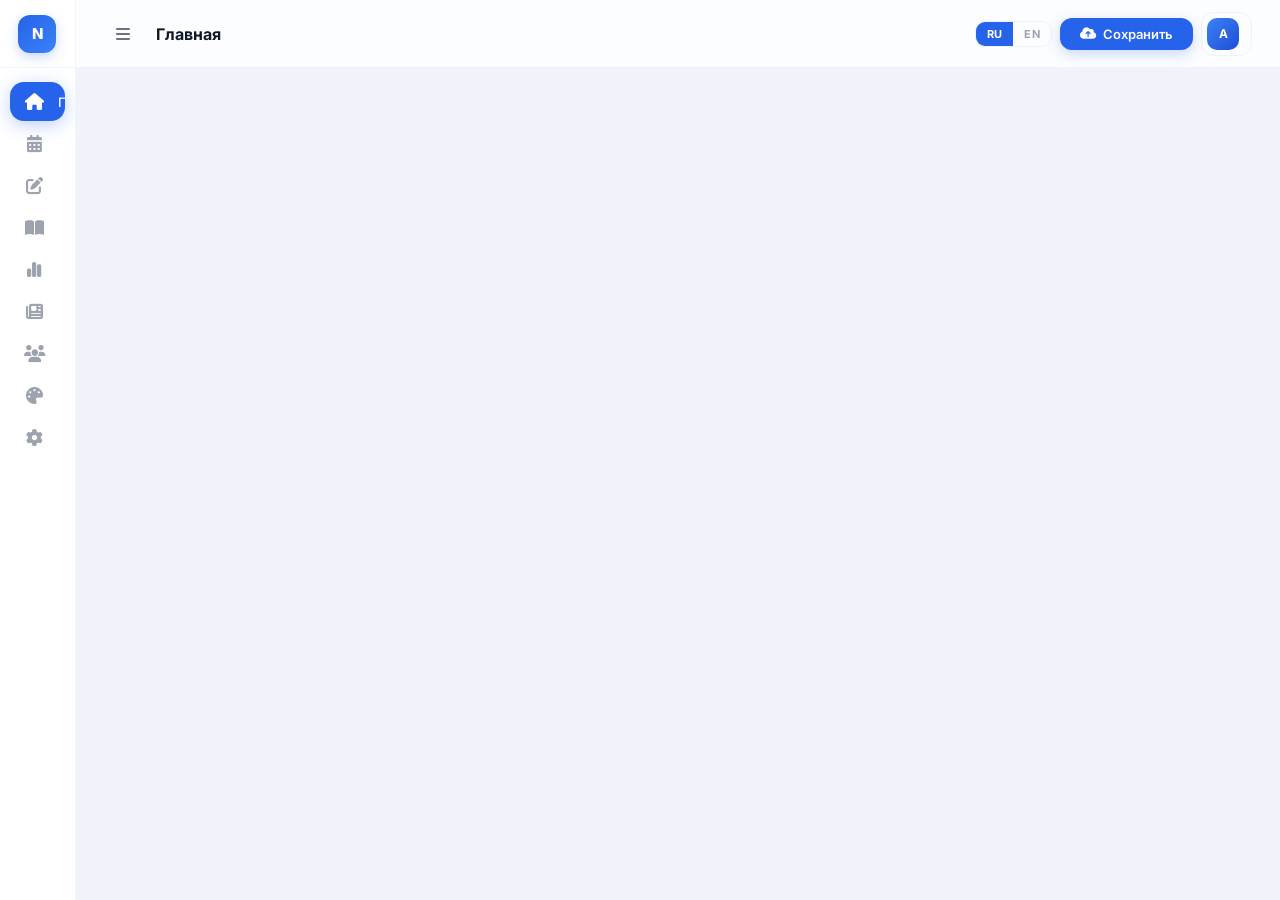
==== admin/index.html @ 2c9cbba7 "Update greeting from 'Hello' to 'Goodbye'" ====
<!DOCTYPE html>
<html lang="ru">
<head>
<meta charset="UTF-8">
<meta name="viewport" content="width=device-width, initial-scale=1.0">
<title>NovaClass Admin</title>
<link href="https://fonts.googleapis.com/css2?family=Inter:wght@300;400;500;600;700;800;900&display=swap" rel="stylesheet">
<link rel="stylesheet" href="https://cdnjs.cloudflare.com/ajax/libs/font-awesome/6.5.1/css/all.min.css">
<style>
:root{--primary:#2563EB;--primary-dark:#1D4ED8;--primary-light:#3B82F6;--primary-lighter:#60A5FA;--primary-bg:#DBEAFE;--primary-surface:#EFF6FF;--page-bg:#F0F4FA;--card-bg:#FFFFFF;--text-primary:#111827;--text-secondary:#6B7280;--text-muted:#9CA3AF;--border:rgba(37,99,235,.07);--border-hover:rgba(37,99,235,.15);--shadow-sm:0 1px 8px rgba(37,99,235,.04);--shadow:0 8px 32px rgba(37,99,235,.07);--shadow-lg:0 20px 60px rgba(37,99,235,.1);--radius:18px;--sidebar-closed:76px;--sidebar-open:268px;--topbar-h:68px;--font:'Inter',-apple-system,BlinkMacSystemFont,sans-serif;--danger:#EF4444;--danger-bg:#FEF2F2;--success:#059669;--success-bg:#D1FAE5;--warning:#F59E0B;--warning-bg:#FEF3C7;--glass:rgba(255,255,255,.7);--glass-border:rgba(255,255,255,.5);--preview-accent:#2563EB;--preview-bg:#F0F4FA;--preview-radius:18px;--preview-shadow:0 8px 32px rgba(37,99,235,.07);--preview-font:'Inter',sans-serif;--preview-text:14px;--preview-card-bg:#FFFFFF}
*,*::before,*::after{box-sizing:border-box;margin:0;padding:0}
html{scroll-behavior:smooth}
body{font-family:var(--font);background:var(--page-bg);color:var(--text-primary);min-height:100vh;overflow-x:hidden;-webkit-font-smoothing:antialiased}
a{text-decoration:none;color:inherit}
button{border:none;background:none;cursor:pointer;font-family:var(--font);color:inherit}
input,select,textarea{font-family:var(--font);outline:none}
::-webkit-scrollbar{width:5px}::-webkit-scrollbar-track{background:transparent}::-webkit-scrollbar-thumb{background:rgba(37,99,235,.1);border-radius:3px}

.sidebar{position:fixed;left:0;top:0;width:var(--sidebar-closed);height:100vh;background:var(--card-bg);border-right:1px solid var(--border);z-index:100;transition:width .45s cubic-bezier(.4,0,.2,1);display:flex;flex-direction:column;overflow:hidden}
.sidebar.open{width:var(--sidebar-open)}
.sidebar-head{height:var(--topbar-h);display:flex;align-items:center;padding:0 18px;border-bottom:1px solid var(--border);flex-shrink:0;gap:12px;cursor:pointer;transition:background .3s}
.sidebar-head:hover{background:var(--primary-surface)}
.sidebar-logo{width:38px;height:38px;background:linear-gradient(135deg,var(--primary),var(--primary-light));border-radius:12px;display:flex;align-items:center;justify-content:center;color:#fff;font-weight:800;font-size:15px;flex-shrink:0;box-shadow:0 4px 12px rgba(37,99,235,.25);transition:transform .35s ease}
.sidebar-head:hover .sidebar-logo{transform:scale(1.08) rotate(-2deg)}
.sidebar-brand{font-weight:700;font-size:16px;white-space:nowrap;opacity:0;transition:opacity .35s ease .12s}
.sidebar.open .sidebar-brand{opacity:1}
.sidebar-nav{flex:1;padding:14px 10px;display:flex;flex-direction:column;gap:3px;overflow-y:auto;overflow-x:hidden}
.nav-item{display:flex;align-items:center;gap:13px;padding:11px 13px;border-radius:14px;transition:all .3s cubic-bezier(.4,0,.2,1);cursor:pointer;white-space:nowrap;overflow:hidden;position:relative}
.nav-item i{font-size:17px;width:22px;text-align:center;flex-shrink:0;color:var(--text-muted);transition:all .3s ease}
.nav-item span{font-size:13px;font-weight:500;opacity:0;transition:opacity .25s ease .1s;color:var(--text-secondary)}
.sidebar.open .nav-item span{opacity:1}
.nav-item:hover{background:var(--primary-surface)}
.nav-item:hover i{color:var(--primary);transform:scale(1.08)}
.nav-item:hover span{color:var(--primary)}
.nav-item.active{background:var(--primary);box-shadow:0 4px 18px rgba(37,99,235,.3)}
.nav-item.active i{color:#fff}
.nav-item.active span{color:#fff;opacity:1}

.main-wrap{margin-left:var(--sidebar-closed);min-height:100vh;transition:margin-left .45s cubic-bezier(.4,0,.2,1)}
.main-wrap.shifted{margin-left:var(--sidebar-open)}

.topbar{height:var(--topbar-h);background:rgba(255,255,255,.8);backdrop-filter:blur(16px);-webkit-backdrop-filter:blur(16px);border-bottom:1px solid var(--border);display:flex;align-items:center;justify-content:space-between;padding:0 28px;position:sticky;top:0;z-index:50}
.topbar-left{display:flex;align-items:center;gap:14px}
.topbar-right{display:flex;align-items:center;gap:8px;position:relative}
.burger{width:38px;height:38px;border-radius:12px;display:flex;align-items:center;justify-content:center;transition:all .25s ease;color:var(--text-secondary);font-size:16px}
.burger:hover{background:var(--primary-surface);color:var(--primary)}
.page-title{font-size:16px;font-weight:700}
.lang-sw{display:flex;border-radius:10px;border:1px solid var(--border);overflow:hidden}
.lang-sw button{padding:5px 11px;font-size:11px;font-weight:700;transition:all .25s;color:var(--text-muted);letter-spacing:.3px}
.lang-sw button:hover{background:var(--primary-surface);color:var(--primary)}
.lang-sw button.active{background:var(--primary);color:#fff}
.btn-save{padding:8px 20px;border-radius:12px;background:var(--primary);color:#fff;font-size:13px;font-weight:600;transition:all .3s cubic-bezier(.4,0,.2,1);display:flex;align-items:center;gap:7px;box-shadow:0 4px 14px rgba(37,99,235,.25)}
.btn-save:hover{transform:translateY(-1px);box-shadow:0 6px 20px rgba(37,99,235,.35)}
.btn-save:active{transform:scale(.97)}
.btn-profile{display:flex;align-items:center;gap:8px;padding:5px 12px 5px 5px;border-radius:12px;transition:all .3s;border:1px solid var(--border)}
.btn-profile:hover{background:var(--primary-surface);border-color:var(--border-hover)}
.avatar-sm{width:32px;height:32px;border-radius:10px;background:linear-gradient(135deg,var(--primary-light),var(--primary-dark));display:flex;align-items:center;justify-content:center;color:#fff;font-weight:700;font-size:12px}
.prof-dd{position:absolute;top:calc(100% + 6px);right:0;width:200px;background:var(--card-bg);border:1px solid var(--border);border-radius:14px;box-shadow:var(--shadow-lg);opacity:0;visibility:hidden;transform:translateY(-6px) scale(.97);transition:all .3s cubic-bezier(.4,0,.2,1);z-index:60;overflow:hidden}
.prof-dd.open{opacity:1;visibility:visible;transform:translateY(0) scale(1)}
.prof-dd-item{display:flex;align-items:center;gap:9px;padding:10px 14px;font-size:13px;font-weight:500;color:var(--text-secondary);transition:all .2s;cursor:pointer}
.prof-dd-item:hover{background:var(--primary-surface);color:var(--primary)}
.prof-dd-item i{width:16px;text-align:center;font-size:13px}
.prof-dd-item.danger{color:var(--danger)}
.prof-dd-item.danger:hover{background:var(--danger-bg)}

.content{padding:28px;min-height:calc(100vh - var(--topbar-h))}
.section{display:none;opacity:0;transform:translateY(12px);transition:opacity .4s ease,transform .4s cubic-bezier(.4,0,.2,1)}
.section.visible{display:block}
.section.active{opacity:1;transform:translateY(0)}

/* Статистика */
.stats-grid{display:grid;grid-template-columns:repeat(auto-fill,minmax(220px,1fr));gap:16px;margin-bottom:28px}
.stat-card{background:var(--card-bg);border:1px solid var(--border);border-radius:var(--radius);padding:22px;box-shadow:var(--shadow-sm);transition:all .35s cubic-bezier(.4,0,.2,1);animation:fadeUp .5s cubic-bezier(.4,0,.2,1) both}
.stat-card:hover{transform:translateY(-3px);box-shadow:var(--shadow);border-color:var(--border-hover)}
@keyframes fadeUp{from{opacity:0;transform:translateY(20px)}to{opacity:1;transform:translateY(0)}}
.stat-icon{width:44px;height:44px;border-radius:13px;display:flex;align-items:center;justify-content:center;font-size:18px;margin-bottom:14px}
.stat-val{font-size:32px;font-weight:800;line-height:1;margin-bottom:4px}
.stat-label{font-size:13px;color:var(--text-secondary);font-weight:500}

/* Карточки элементов */
.item-list{display:flex;flex-direction:column;gap:12px}
.item-card{background:var(--card-bg);border:1px solid var(--border);border-radius:var(--radius);padding:18px 22px;box-shadow:var(--shadow-sm);transition:all .35s cubic-bezier(.4,0,.2,1);animation:fadeUp .5s cubic-bezier(.4,0,.2,1) both;display:flex;align-items:center;gap:16px}
.item-card:hover{box-shadow:var(--shadow);border-color:var(--border-hover)}
.item-num{width:40px;height:40px;border-radius:12px;background:var(--primary-surface);display:flex;align-items:center;justify-content:center;font-size:15px;font-weight:800;color:var(--primary);flex-shrink:0;transition:all .3s}
.item-card:hover .item-num{background:var(--primary);color:#fff;transform:scale(1.06)}
.item-info{flex:1;min-width:0}
.item-name{font-size:14px;font-weight:700;margin-bottom:2px}
.item-meta{font-size:12px;color:var(--text-muted);display:flex;gap:12px;flex-wrap:wrap}
.item-meta span{display:flex;align-items:center;gap:4px}
.item-actions{display:flex;gap:6px;flex-shrink:0}
.act-btn{width:34px;height:34px;border-radius:10px;border:1px solid var(--border);display:flex;align-items:center;justify-content:center;font-size:13px;color:var(--text-muted);transition:all .25s}
.act-btn:hover{background:var(--primary-surface);color:var(--primary);border-color:var(--primary-bg);transform:scale(1.08)}
.act-btn.danger:hover{background:var(--danger-bg);color:var(--danger);border-color:var(--danger-bg)}
.act-btn.move:hover{background:var(--warning-bg);color:var(--warning);border-color:var(--warning-bg)}

/* Кнопки */
.btn-add{display:inline-flex;align-items:center;gap:8px;padding:11px 24px;border-radius:14px;background:var(--primary);color:#fff;font-size:14px;font-weight:600;transition:all .3s cubic-bezier(.4,0,.2,1);box-shadow:0 4px 16px rgba(37,99,235,.25);margin-bottom:20px}
.btn-add:hover{transform:translateY(-2px);box-shadow:0 8px 24px rgba(37,99,235,.35)}
.btn-add:active{transform:scale(.97)}
.btn-secondary{display:inline-flex;align-items:center;gap:8px;padding:11px 24px;border-radius:14px;background:var(--card-bg);color:var(--text-secondary);font-size:14px;font-weight:600;border:1px solid var(--border);transition:all .3s}
.btn-secondary:hover{background:var(--primary-surface);color:var(--primary);border-color:var(--primary-bg)}

/* Секция заголовок */
.sec-header{display:flex;align-items:center;justify-content:space-between;margin-bottom:20px;flex-wrap:wrap;gap:12px}
.sec-title{font-size:22px;font-weight:800;letter-spacing:-.2px}
.search-box{display:flex;align-items:center;gap:8px;padding:9px 16px;border-radius:12px;border:1px solid var(--border);background:var(--card-bg);transition:all .25s;width:260px}
.search-box:focus-within{border-color:var(--primary);box-shadow:0 0 0 3px rgba(37,99,235,.1)}
.search-box i{color:var(--text-muted);font-size:14px}
.search-box input{border:none;background:none;font-size:13px;font-weight:500;color:var(--text-primary);width:100%}

/* Модалки */
.modal-ov{position:fixed;inset:0;background:rgba(17,24,39,.3);backdrop-filter:blur(6px);-webkit-backdrop-filter:blur(6px);z-index:200;opacity:0;visibility:hidden;transition:all .35s;display:flex;align-items:center;justify-content:center;padding:20px}
.modal-ov.open{opacity:1;visibility:visible}
.modal-box{background:var(--card-bg);border-radius:var(--radius);width:100%;max-width:520px;box-shadow:var(--shadow-lg);transform:translateY(16px) scale(.97);transition:all .4s cubic-bezier(.4,0,.2,1);overflow:hidden;max-height:85vh;overflow-y:auto}
.modal-ov.open .modal-box{transform:translateY(0) scale(1)}
.modal-head{padding:22px 26px 0;display:flex;align-items:center;justify-content:space-between}
.modal-title{font-size:18px;font-weight:800}
.modal-x{width:34px;height:34px;border-radius:10px;display:flex;align-items:center;justify-content:center;color:var(--text-muted);transition:all .25s;font-size:15px}
.modal-x:hover{background:#F3F4F6;color:var(--text-primary);transform:rotate(90deg)}
.modal-body{padding:20px 26px 26px}
.form-group{margin-bottom:16px}
.form-group:last-child{margin-bottom:0}
.form-label{display:block;font-size:12px;font-weight:700;color:var(--text-secondary);margin-bottom:6px;text-transform:uppercase;letter-spacing:.5px}
.form-input,.form-select,.form-textarea{width:100%;padding:11px 16px;border-radius:12px;border:1.5px solid var(--border);background:var(--card-bg);color:var(--text-primary);font-size:14px;font-weight:500;transition:all .25s}
.form-input:focus,.form-select:focus,.form-textarea:focus{border-color:var(--primary);box-shadow:0 0 0 3px rgba(37,99,235,.1)}
.form-textarea{min-height:80px;resize:vertical;line-height:1.6}
.form-select{cursor:pointer;appearance:auto}
.form-row{display:grid;grid-template-columns:1fr 1fr;gap:12px}
.modal-foot{display:flex;gap:10px;justify-content:flex-end;padding:0 26px 22px}
.btn-modal{padding:10px 22px;border-radius:12px;font-size:13px;font-weight:600;transition:all .25s}
.btn-modal.primary{background:var(--primary);color:#fff;box-shadow:0 4px 12px rgba(37,99,235,.25)}
.btn-modal.primary:hover{box-shadow:0 6px 18px rgba(37,99,235,.35);transform:translateY(-1px)}
.btn-modal.ghost{background:#F3F4F6;color:var(--text-secondary)}
.btn-modal.ghost:hover{background:var(--primary-surface);color:var(--primary)}

/* Бейджи */
.badge{display:inline-flex;align-items:center;padding:3px 10px;border-radius:20px;font-size:11px;font-weight:700}
.badge-blue{background:var(--primary-bg);color:var(--primary)}
.badge-green{background:#D1FAE5;color:#059669}
.badge-yellow{background:#FEF3C7;color:#D97706}
.badge-red{background:var(--danger-bg);color:var(--danger)}
.badge-purple{background:#EDE9FE;color:#7C3AED}

/* Настройки дизайн — превью */
.design-grid{display:grid;grid-template-columns:1fr 1fr;gap:24px}
.design-preview{background:var(--page-bg);border-radius:var(--radius);border:1px solid var(--border);padding:28px;min-height:320px;display:flex;flex-direction:column;gap:16px;transition:all .4s}
.preview-header{padding:14px 18px;background:var(--preview-card-bg);border-radius:var(--preview-radius);box-shadow:var(--preview-shadow);display:flex;align-items:center;gap:10px;transition:all .4s}
.preview-logo{width:32px;height:32px;border-radius:10px;background:var(--preview-accent);display:flex;align-items:center;justify-content:center;color:#fff;font-weight:800;font-size:13px;transition:all .4s}
.preview-title{font-family:var(--preview-font);font-size:15px;font-weight:700;transition:all .3s}
.preview-cards{display:grid;grid-template-columns:1fr 1fr;gap:10px}
.preview-card{background:var(--preview-card-bg);border-radius:var(--preview-radius);box-shadow:var(--preview-shadow);padding:16px;transition:all .4s}
.preview-card-line{height:10px;border-radius:5px;background:var(--primary-bg);opacity:.6;margin-bottom:8px;transition:all .4s}
.preview-card-line:last-child{margin-bottom:0;width:70%}
.preview-btn{padding:10px 20px;border-radius:var(--preview-radius);background:var(--preview-accent);color:#fff;font-family:var(--preview-font);font-size:var(--preview-text);font-weight:600;text-align:center;transition:all .4s}
.design-controls{display:flex;flex-direction:column;gap:14px}

/* Toggle */
.toggle-sw{width:46px;height:26px;border-radius:13px;background:#D1D5DB;position:relative;cursor:pointer;transition:background .3s;flex-shrink:0}
.toggle-sw.on{background:var(--primary)}
.toggle-sw::after{content:'';position:absolute;top:3px;left:3px;width:20px;height:20px;border-radius:10px;background:#fff;box-shadow:0 1px 4px rgba(0,0,0,.15);transition:transform .3s cubic-bezier(.4,0,.2,1)}
.toggle-sw.on::after{transform:translateX(20px)}

/* Тост */
.toast-wrap{position:fixed;bottom:24px;right:24px;z-index:500;display:flex;flex-direction:column;gap:8px}
.toast{background:var(--card-bg);border:1px solid var(--border);border-radius:14px;padding:13px 20px;box-shadow:var(--shadow-lg);font-size:13px;font-weight:500;display:flex;align-items:center;gap:9px;animation:toastIn .35s cubic-bezier(.4,0,.2,1) both;min-width:240px}
.toast.out{animation:toastOut .3s ease both}
@keyframes toastIn{from{opacity:0;transform:translateY(12px) scale(.97)}to{opacity:1;transform:translateY(0) scale(1)}}
@keyframes toastOut{to{opacity:0;transform:translateY(8px) scale(.97)}}
.toast-icon{font-size:16px}
.toast-success .toast-icon{color:var(--success)}
.toast-error .toast-icon{color:var(--danger)}
.toast-info .toast-icon{color:var(--primary)}

/* Пустое состояние */
.empty-box{text-align:center;padding:50px 20px;color:var(--text-muted)}
.empty-box i{font-size:40px;margin-bottom:14px;opacity:.4;display:block}
.empty-box p{font-size:14px;font-weight:500}

.sidebar-ov{position:fixed;inset:0;background:rgba(17,24,39,.25);backdrop-filter:blur(3px);z-index:90;opacity:0;pointer-events:none;transition:opacity .3s}
.sidebar-ov.active{opacity:1;pointer-events:all}

@media(max-width:1024px){.design-grid{grid-template-columns:1fr}.stats-grid{grid-template-columns:repeat(auto-fill,minmax(180px,1fr))}}
@media(max-width:768px){.sidebar{width:var(--sidebar-open);transform:translateX(-100%);transition:transform .4s cubic-bezier(.4,0,.2,1)}.sidebar.open{transform:translateX(0)}.sidebar .sidebar-brand,.sidebar .nav-item span{opacity:1}.main-wrap{margin-left:0!important}.content{padding:20px 16px}.topbar{padding:0 16px}.search-box{width:180px}.form-row{grid-template-columns:1fr}.stats-grid{grid-template-columns:1fr 1fr}.sec-header{flex-direction:column;align-items:flex-start}.item-card{flex-wrap:wrap}.item-actions{width:100%;justify-content:flex-end;margin-top:8px}}
@media(max-width:480px){.stats-grid{grid-template-columns:1fr}.lang-sw{display:none}.search-box{width:140px}}
@media(prefers-reduced-motion:reduce){*,*::before,*::after{animation-duration:.01ms!important;transition-duration:.01ms!important}}
</style>
</head>
<body>

<div class="sidebar-ov" id="sidebarOv"></div>

<aside class="sidebar" id="sidebar">
    <div class="sidebar-head" id="sidebarHead">
        <div class="sidebar-logo">N</div>
        <div class="sidebar-brand">NovaClass</div>
    </div>
    <nav class="sidebar-nav" id="sidebarNav"></nav>
</aside>

<div class="main-wrap" id="mainWrap">
    <header class="topbar">
        <div class="topbar-left">
            <button class="burger" id="burger" aria-label="Меню"><i class="fa-solid fa-bars"></i></button>
            <span class="page-title" id="pageTitle">Главная</span>
        </div>
        <div class="topbar-right">
            <div class="lang-sw" id="langSw">
                <button class="active" data-l="ru">RU</button>
                <button data-l="en">EN</button>
            </div>
            <button class="btn-save" id="btnSave" title="Сохранить"><i class="fa-solid fa-cloud-arrow-up"></i><span class="save-text">Сохранить</span></button>
            <button class="btn-profile" id="btnProf"><div class="avatar-sm">A</div></button>
            <div class="prof-dd" id="profDd">
                <div class="prof-dd-item"><i class="fa-solid fa-user"></i><span>Администратор</span></div>
                <div class="prof-dd-item danger"><i class="fa-solid fa-right-from-bracket"></i><span>Выйти</span></div>
            </div>
        </div>
    </header>
    <main class="content" id="mainContent"></main>
</div>

<div class="modal-ov" id="modalOv"><div class="modal-box" id="modalBox"></div></div>
<div class="toast-wrap" id="toastWrap"></div>

<script>
/* ============================================================
   NovaClass Admin Panel
   ============================================================ */

// Данные
var DATA = {
    schedule: [
        {id:1,day:0,num:1,time:'08:30 – 09:15',name:'Литература',teacher:'Соколова Н. П.',room:'108'},
        {id:2,day:0,num:2,time:'09:25 – 10:10',name:'История',teacher:'Морозов И. В.',room:'203'},
        {id:3,day:0,num:3,time:'10:30 – 11:15',name:'География',teacher:'Белова О. С.',room:'115'},
        {id:4,day:1,num:1,time:'08:30 – 09:15',name:'Русский язык',teacher:'Петрова С. В.',room:'105'},
        {id:5,day:1,num:2,time:'09:25 – 10:10',name:'Алгебра',teacher:'Иванова Е. А.',room:'201'},
        {id:6,day:2,num:1,time:'08:30 – 09:15',name:'Математика',teacher:'Иванова Е. А.',room:'201'},
        {id:7,day:2,num:2,time:'09:25 – 10:10',name:'Физика',teacher:'Кузнецов Д. В.',room:'210'}
    ],
    homework: [
        {id:1,subject:'Алгебра',desc:'Упражнения 245–250',date:'10.07.2025'},
        {id:2,subject:'Физика',desc:'Задачи параграф 18',date:'11.07.2025'}
    ],
    diary: [
        {id:1,date:'09.07.2025',subject:'Математика',hw:'Упр. 245–250',attendance:'присутствовал',comment:''}
    ],
    grades: [
        {id:1,student:'МаксимТестер',subject:'Математика',grade:5,comment:'Отличная работа'}
    ],
    news: [
        {id:1,title:'Начало летнего семестра',text:'С 1 июля начинается летний семестр.',date:'01.07.2025',pinned:true}
    ],
    users: [
        {id:1,name:'МаксимТестер',login:'maksim37@nova.class',password:'maks37',class:'8А',avatar:'МТ'}
    ],
    design:{schoolName:'NovaClass',accentColor:'#2563EB',bgColor:'#F0F4FA',cardBg:'#FFFFFF',textSize:'14',radius:'18',shadowOpacity:'7',animSpeed:'0.4'},
    settings:{projectName:'NovaClass',description:'Образовательная платформа',lang:'ru',dateFormat:'DD.MM.YYYY',timeFormat:'24h',notifications:true}
};

var DAYS = [{ru:'Понедельник',en:'Monday'},{ru:'Вторник',en:'Tuesday'},{ru:'Среда',en:'Wednesday'},{ru:'Четверг',en:'Thursday'},{ru:'Пятница',en:'Friday'}];
var NAV = [
    {id:'home',icon:'fa-house',ru:'Главная',en:'Home'},
    {id:'schedule',icon:'fa-calendar-days',ru:'Расписание',en:'Schedule'},
    {id:'homework',icon:'fa-pen-to-square',ru:'Домашние задания',en:'Homework'},
    {id:'diary',icon:'fa-book-open',ru:'Дневник',en:'Diary'},
    {id:'grades',icon:'fa-chart-simple',ru:'Оценки',en:'Grades'},
    {id:'news',icon:'fa-newspaper',ru:'Новости',en:'News'},
    {id:'users',icon:'fa-users',ru:'Пользователи',en:'Users'},
    {id:'design',icon:'fa-palette',ru:'Дизайн',en:'Design'},
    {id:'settings',icon:'fa-gear',ru:'Настройки',en:'Settings'}
];
var curSection = 'home', curLang = 'ru', sidebarOpen = false, nextId = 100;

// Инициализация навигации
(function buildNav(){
    var nav = document.getElementById('sidebarNav');
    NAV.forEach(function(n){
        var d = document.createElement('div');
        d.className = 'nav-item'+(n.id==='home'?' active':'');
        d.dataset.section = n.id;
        d.tabIndex = 0;
        d.setAttribute('role','button');
        d.innerHTML = '<i class="fa-solid '+n.icon+'"></i><span>'+n[curLang]+'</span>';
        d.addEventListener('click',function(){goSection(n.id);});
        d.addEventListener('keydown',function(e){if(e.key==='Enter'||e.key===' '){e.preventDefault();goSection(n.id);}});
        nav.appendChild(d);
    });
})();

function goSection(id){
    if(id===curSection)return;
    document.querySelectorAll('.nav-item').forEach(function(n){n.classList.remove('active');});
    document.querySelector('.nav-item[data-section="'+id+'"]').classList.add('active');
    curSection = id;
    document.getElementById('pageTitle').textContent = NAV.find(function(n){return n.id===id;})[curLang];
    renderSection(id);
    if(window.innerWidth<=768) closeSidebar();
}

// Бургер
document.getElementById('burger').addEventListener('click',toggleSidebar);
document.getElementById('sidebarHead').addEventListener('click',toggleSidebar);
document.getElementById('sidebarOv').addEventListener('click',closeSidebar);
function toggleSidebar(){
    sidebarOpen=!sidebarOpen;
    if(window.innerWidth<=768){document.getElementById('sidebar').classList.toggle('open',sidebarOpen);document.getElementById('sidebarOv').classList.toggle('active',sidebarOpen);}
    else{document.getElementById('sidebar').classList.toggle('open',sidebarOpen);document.getElementById('mainWrap').classList.toggle('shifted',sidebarOpen);}
}
function closeSidebar(){sidebarOpen=false;document.getElementById('sidebar').classList.remove('open');document.getElementById('mainWrap').classList.remove('shifted');document.getElementById('sidebarOv').classList.remove('active');}

// Профиль дропдаун
document.getElementById('btnProf').addEventListener('click',function(e){e.stopPropagation();document.getElementById('profDd').classList.toggle('open');});
document.addEventListener('click',function(e){if(!document.getElementById('profDd').contains(e.target))document.getElementById('profDd').classList.remove('open');});

// Язык
document.getElementById('langSw').addEventListener('click',function(e){
    var b=e.target.closest('button');if(!b)return;
    document.querySelectorAll('.lang-sw button').forEach(function(x){x.classList.remove('active');});
    b.classList.add('active');curLang=b.dataset.l;
    document.querySelectorAll('.nav-item').forEach(function(n){var nav=NAV.find(function(x){return x.id===n.dataset.section;});n.querySelector('span').textContent=nav[curLang];});
    document.getElementById('pageTitle').textContent=NAV.find(function(n){return n.id===curSection;})[curLang];
    renderSection(curSection);
});

// Сохранить
document.getElementById('btnSave').addEventListener('click',function(){
    var json=JSON.stringify(DATA,null,2);
    var blob=new Blob([json],{type:'application/json'});
    var a=document.createElement('a');a.href=URL.createObjectURL(blob);a.download='data.json';a.click();URL.revokeObjectURL(a.href);
    toast('success','Данные сохранены в data.json');
});

// Рендер секций
function renderSection(id){
    var c=document.getElementById('mainContent');
    c.innerHTML='';
    var sec=document.createElement('div');
    sec.className='section visible';
    var fn={home:renderHome,schedule:renderSchedule,homework:renderHomework,diary:renderDiary,grades:renderGrades,news:renderNews,users:renderUsers,design:renderDesign,settings:renderSettings};
    if(fn[id])fn[id](sec);
    c.appendChild(sec);
    requestAnimationFrame(function(){sec.classList.add('active');});
}

// === ГЛАВНАЯ ===
function renderHome(el){
    el.innerHTML='<div class="stats-grid">'+
        statCard('fa-users','var(--primary)','var(--primary-bg)',DATA.users.length,curLang==='ru'?'Учеников':'Students')+
        statCard('fa-book','var(--success)','#D1FAE5',DATA.schedule.length,curLang==='ru'?'Уроков в расписание':'Lessons')+
        statCard('fa-pen-to-square','#7C3AED','#EDE9FE',DATA.homework.length,curLang==='ru'?'Заданий':'Assignments')+
        statCard('fa-newspaper','var(--warning)','#FEF3C7',DATA.news.length,curLang==='ru'?'Новостей':'News')+
    '</div>';
}
function statCard(icon,color,bg,val,label){
    return '<div class="stat-card"><div class="stat-icon" style="background:'+bg+';color:'+color+'"><i class="fa-solid '+icon+'"></i></div><div class="stat-val">'+val+'</div><div class="stat-label">'+label+'</div></div>';
}

// === РАСПИСАНИЕ ===
function renderSchedule(el){
    var tabs='<div class="sec-header"><h2 class="sec-title">'+(curLang==='ru'?'Расписание':'Schedule')+'</h2><button class="btn-add" onclick="openScheduleModal()"><i class="fa-solid fa-plus"></i> '+(curLang==='ru'?'Добавить урок':'Add lesson')+'</button></div>';
    tabs+='<div style="display:flex;gap:6px;margin-bottom:20px;flex-wrap:wrap">';
    DAYS.forEach(function(d,i){tabs+='<button class="btn-secondary day-filter'+(i===0?' active':'')+'" onclick="filterScheduleDay('+i+',this)" style="padding:8px 16px;font-size:13px">'+d[curLang]+'</button>';});
    tabs+='</div>';
    var list='<div class="item-list" id="scheduleList">';
    DATA.schedule.filter(function(l){return l.day===0;}).sort(function(a,b){return a.num-b.num;}).forEach(function(l,i){
        list+=scheduleCard(l,i);
    });
    list+='</div>';
    el.innerHTML=tabs+list;
}
function scheduleCard(l,i){
    return '<div class="item-card" data-id="'+l.id+'" style="animation-delay:'+(i*0.04)+'s"><div class="item-num">'+l.num+'</div><div class="item-info"><div class="item-name">'+l.name+'</div><div class="item-meta"><span><i class="fa-regular fa-clock"></i> '+l.time+'</span><span><i class="fa-solid fa-user"></i> '+l.teacher+'</span><span><i class="fa-solid fa-location-dot"></i> '+l.room+'</span></div></div><div class="item-actions"><button class="act-btn move" onclick="moveLesson('+l.id+',-1)" title="Вверх"><i class="fa-solid fa-chevron-up"></i></button><button class="act-btn move" onclick="moveLesson('+l.id+',1)" title="Вниз"><i class="fa-solid fa-chevron-down"></i></button><button class="act-btn" onclick="openScheduleModal('+l.id+')" title="Изменить"><i class="fa-solid fa-pen"></i></button><button class="act-btn danger" onclick="deleteItem(\'schedule\','+l.id+')" title="Удалить"><i class="fa-solid fa-trash"></i></button></div></div>';
}
var scheduleFilterDay=0;
function filterScheduleDay(day,btn){
    scheduleFilterDay=day;
    document.querySelectorAll('.day-filter').forEach(function(b){b.classList.remove('active');b.style.background='';b.style.color='';b.style.borderColor='';});
    btn.classList.add('active');btn.style.background='var(--primary)';btn.style.color='#fff';btn.style.borderColor='var(--primary)';
    var list=document.getElementById('scheduleList');
    var items=DATA.schedule.filter(function(l){return l.day===day;}).sort(function(a,b){return a.num-b.num;});
    list.innerHTML=items.length?items.map(function(l,i){return scheduleCard(l,i);}).join(''):'<div class="empty-box"><i class="fa-solid fa-calendar-xmark"></i><p>'+(curLang==='ru'?'Нет уроков':'No lessons')+'</p></div>';
}
function moveLesson(id,dir){
    var items=DATA.schedule.filter(function(l){return l.day===scheduleFilterDay;}).sort(function(a,b){return a.num-b.num;});
    var idx=items.findIndex(function(l){return l.id===id;});
    var target=idx+dir;
    if(target<0||target>=items.length)return;
    var tmpNum=items[idx].num;items[idx].num=items[target].num;items[target].num=tmpNum;
    filterScheduleDay(scheduleFilterDay,document.querySelector('.day-filter.active'));
    toast('info',curLang==='ru'?'Урок перемещён':'Lesson moved');
}

// === ДОМАШНИЕ ЗАДАНИЯ ===
function renderHomework(el){
    el.innerHTML='<div class="sec-header"><h2 class="sec-title">'+(curLang==='ru'?'Домашние задания':'Homework')+'</h2><button class="btn-add" onclick="openHwModal()"><i class="fa-solid fa-plus"></i> '+(curLang==='ru'?'Добавить':'Add')+'</button></div><div class="item-list">'+DATA.homework.map(function(h,i){
        return '<div class="item-card" style="animation-delay:'+(i*0.04)+'s"><div class="item-num" style="background:#FEF3C7;color:#D97706"><i class="fa-solid fa-pen-to-square" style="font-size:14px"></i></div><div class="item-info"><div class="item-name">'+h.subject+'</div><div class="item-meta"><span><i class="fa-regular fa-calendar"></i> '+h.date+'</span><span style="max-width:300px;overflow:hidden;text-overflow:ellipsis;white-space:nowrap">'+h.desc+'</span></div></div><div class="item-actions"><button class="act-btn" onclick="openHwModal('+h.id+')" title="Изменить"><i class="fa-solid fa-pen"></i></button><button class="act-btn danger" onclick="deleteItem(\'homework\','+h.id+')" title="Удалить"><i class="fa-solid fa-trash"></i></button></div></div>';
    }).join('')+(DATA.homework.length?'':'<div class="empty-box"><i class="fa-solid fa-pen-to-square"></i><p>'+(curLang==='ru'?'Нет заданий':'No assignments')+'</p></div>')+'</div>';
}

// === ДНЕВНИК ===
function renderDiary(el){
    el.innerHTML='<div class="sec-header"><h2 class="sec-title">'+(curLang==='ru'?'Дневник':'Diary')+'</h2><button class="btn-add" onclick="openDiaryModal()"><i class="fa-solid fa-plus"></i> '+(curLang==='ru'?'Добавить':'Add')+'</button></div><div class="item-list">'+DATA.diary.map(function(d,i){
        return '<div class="item-card" style="animation-delay:'+(i*0.04)+'s"><div class="item-num" style="background:#EDE9FE;color:#7C3AED"><i class="fa-solid fa-book-open" style="font-size:14px"></i></div><div class="item-info"><div class="item-name">'+d.subject+'</div><div class="item-meta"><span><i class="fa-regular fa-calendar"></i> '+d.date+'</span><span><i class="fa-solid fa-check-circle"></i> '+d.attendance+'</span>'+(d.comment?'<span><i class="fa-solid fa-comment"></i> '+d.comment+'</span>':'')+'</div></div><div class="item-actions"><button class="act-btn" onclick="openDiaryModal('+d.id+')" title="Изменить"><i class="fa-solid fa-pen"></i></button><button class="act-btn danger" onclick="deleteItem(\'diary\','+d.id+')" title="Удалить"><i class="fa-solid fa-trash"></i></button></div></div>';
    }).join('')+(DATA.diary.length?'':'<div class="empty-box"><i class="fa-solid fa-book-open"></i><p>'+(curLang==='ru'?'Нет записей':'No entries')+'</p></div>')+'</div>';
}

// === ОЦЕНКИ ===
function renderGrades(el){
    el.innerHTML='<div class="sec-header"><h2 class="sec-title">'+(curLang==='ru'?'Оценки':'Grades')+'</h2><button class="btn-add" onclick="openGradeModal()"><i class="fa-solid fa-plus"></i> '+(curLang==='ru'?'Добавить':'Add')+'</button></div><div class="item-list">'+DATA.grades.map(function(g,i){
        var gc=g.grade>=5?'var(--primary)':g.grade>=4?'var(--primary-light)':'#F59E0B';
        var bgc=g.grade>=5?'var(--primary-bg)':g.grade>=4?'var(--primary-bg)':'#FEF3C7';
        return '<div class="item-card" style="animation-delay:'+(i*0.04)+'s"><div class="item-num" style="background:'+bgc+';color:'+gc+'">'+g.grade+'</div><div class="item-info"><div class="item-name">'+g.student+' — '+g.subject+'</div><div class="item-meta">'+(g.comment?'<span><i class="fa-solid fa-comment"></i> '+g.comment+'</span>':'')+'</div></div><div class="item-actions"><button class="act-btn" onclick="openGradeModal('+g.id+')" title="Изменить"><i class="fa-solid fa-pen"></i></button><button class="act-btn danger" onclick="deleteItem(\'grades\','+g.id+')" title="Удалить"><i class="fa-solid fa-trash"></i></button></div></div>';
    }).join('')+(DATA.grades.length?'':'<div class="empty-box"><i class="fa-solid fa-chart-simple"></i><p>'+(curLang==='ru'?'Нет оценок':'No grades')+'</p></div>')+'</div>';
}

// === НОВОСТИ ===
function renderNews(el){
    el.innerHTML='<div class="sec-header"><h2 class="sec-title">'+(curLang==='ru'?'Новости':'News')+'</h2><button class="btn-add" onclick="openNewsModal()"><i class="fa-solid fa-plus"></i> '+(curLang==='ru'?'Добавить':'Add')+'</button></div><div class="item-list">'+DATA.news.map(function(n,i){
        return '<div class="item-card" style="animation-delay:'+(i*0.04)+'s"><div class="item-num" style="background:#FEF3C7;color:#D97706"><i class="fa-solid fa-newspaper" style="font-size:14px"></i></div><div class="item-info"><div class="item-name">'+n.title+(n.pinned?' <span class="badge badge-yellow" style="font-size:9px;vertical-align:middle;margin-left:6px"><i class="fa-solid fa-thumbtack"></i></span>':'')+'</div><div class="item-meta"><span><i class="fa-regular fa-calendar"></i> '+n.date+'</span><span style="max-width:280px;overflow:hidden;text-overflow:ellipsis;white-space:nowrap">'+n.text+'</span></div></div><div class="item-actions"><button class="act-btn" onclick="openNewsModal('+n.id+')" title="Изменить"><i class="fa-solid fa-pen"></i></button><button class="act-btn danger" onclick="deleteItem(\'news\','+n.id+')" title="Удалить"><i class="fa-solid fa-trash"></i></button></div></div>';
    }).join('')+(DATA.news.length?'':'<div class="empty-box"><i class="fa-solid fa-newspaper"></i><p>'+(curLang==='ru'?'Нет новостей':'No news')+'</p></div>')+'</div>';
}

// === ПОЛЬЗОВАТЕЛИ ===
function renderUsers(el){
    el.innerHTML='<div class="sec-header"><div style="display:flex;align-items:center;gap:12px;flex-wrap:wrap"><h2 class="sec-title">'+(curLang==='ru'?'Пользователи':'Users')+'</h2><div class="search-box"><i class="fa-solid fa-search"></i><input placeholder="'+(curLang==='ru'?'Поиск...':'Search...')+'" oninput="filterUsers(this.value)"></div></div><button class="btn-add" onclick="openUserModal()"><i class="fa-solid fa-plus"></i> '+(curLang==='ru'?'Добавить':'Add')+'</button></div><div class="item-list" id="userList">'+DATA.users.map(function(u,i){
        return '<div class="item-card user-card" data-search="'+(u.name+' '+u.login+' '+u.class).toLowerCase()+'" style="animation-delay:'+(i*0.04)+'s"><div class="item-num" style="background:var(--primary-bg);color:var(--primary);font-size:13px;font-weight:700">'+u.avatar+'</div><div class="item-info"><div class="item-name">'+u.name+'</div><div class="item-meta"><span><i class="fa-solid fa-envelope"></i> '+u.login+'</span><span class="badge badge-blue">'+u.class+'</span></div></div><div class="item-actions"><button class="act-btn" onclick="openUserModal('+u.id+')" title="Изменить"><i class="fa-solid fa-pen"></i></button><button class="act-btn danger" onclick="deleteItem(\'users\','+u.id+')" title="Удалить"><i class="fa-solid fa-trash"></i></button></div></div>';
    }).join('')+'</div>';
}
function filterUsers(q){
    q=q.toLowerCase();
    document.querySelectorAll('.user-card').forEach(function(c){
        c.style.display=c.dataset.search.indexOf(q)>-1?'':'none';
    });
}

// === ДИЗАЙН ===
function renderDesign(el){
    var d=DATA.design;
    el.innerHTML='<div class="design-grid"><div><h3 style="font-size:15px;font-weight:700;margin-bottom:16px">'+(curLang==='ru'?'Предварительный просмотр':'Preview')+'</h3><div class="design-preview" id="designPreview"><div class="preview-header"><div class="preview-logo">N</div><div class="preview-title">'+d.schoolName+'</div></div><div class="preview-cards"><div class="preview-card"><div class="preview-card-line"></div><div class="preview-card-line"></div></div><div class="preview-card"><div class="preview-card-line"></div></div></div><div class="preview-btn">'+(curLang==='ru'?'Войти':'Sign in')+'</div></div></div><div><h3 style="font-size:15px;font-weight:700;margin-bottom:16px">'+(curLang==='ru'?'Настройки':'Settings')+'</h3><div class="design-controls">'+
        fg(curLang==='ru'?'Название школы':'School name','<input class="form-input" value="'+d.schoolName+'" oninput="updateDesign(\'schoolName\',this.value)">')+
        fg(curLang==='ru'?'Основной цвет':'Accent color','<input type="color" class="form-input" value="'+d.accentColor+'" style="height:44px;padding:4px;cursor:pointer" oninput="updateDesign(\'accentColor\',this.value)">')+
        fg(curLang==='ru'?'Фон':'Background','<input type="color" class="form-input" value="'+d.bgColor+'" style="height:44px;padding:4px;cursor:pointer" oninput="updateDesign(\'bgColor\',this.value)">')+
        fg(curLang==='ru'?'Фон карточек':'Card background','<input type="color" class="form-input" value="'+d.cardBg+'" style="height:44px;padding:4px;cursor:pointer" oninput="updateDesign(\'cardBg\',this.value)">')+
        fg(curLang==='ru'?'Размер текста':'Text size','<input type="range" min="12" max="20" value="'+d.textSize+'" oninput="updateDesign(\'textSize\',this.value)" style="width:100%;accent-color:var(--primary)">')+
        fg(curLang==='ru'?'Скругления':'Border radius','<input type="range" min="0" max="30" value="'+d.radius+'" oninput="updateDesign(\'radius\',this.value)" style="width:100%;accent-color:var(--primary)">')+
        fg(curLang==='ru'?'Тень':'Shadow opacity','<input type="range" min="0" max="20" value="'+d.shadowOpacity+'" oninput="updateDesign(\'shadowOpacity\',this.value)" style="width:100%;accent-color:var(--primary)">')+
    '</div></div></div>';
    updateDesignPreview();
}
function fg(label,input){return'<div class="form-group"><label class="form-label">'+label+'</label>'+input+'</div>';}
function updateDesign(key,val){DATA.design[key]=val;updateDesignPreview();}
function updateDesignPreview(){
    var d=DATA.design,p=document.getElementById('designPreview');if(!p)return;
    p.style.background=d.bgColor;
    p.style.setProperty('--preview-accent',d.accentColor);
    p.style.setProperty('--preview-bg',d.bgColor);
    p.style.setProperty('--preview-card-bg',d.cardBg);
    p.style.setProperty('--preview-radius',d.radius+'px');
    p.style.setProperty('--preview-shadow','0 8px 32px rgba(37,99,235,.'+d.shadowOpacity+')');
    p.style.setProperty('--preview-font',"var(--font)");
    p.style.setProperty('--preview-text',d.textSize+'px');
}

// === НАСТРОЙКИ ===
function renderSettings(el){
    var s=DATA.settings;
    el.innerHTML='<div style="max-width:600px"><div class="card" style="background:var(--card-bg);border:1px solid var(--border);border-radius:var(--radius);padding:28px;box-shadow:var(--shadow-sm)">'+
        fg(curLang==='ru'?'Название проекта':'Project name','<input class="form-input" value="'+s.projectName+'" oninput="DATA.settings.projectName=this.value">')+
        fg(curLang==='ru'?'Описание':'Description','<textarea class="form-textarea" oninput="DATA.settings.description=this.value">'+s.description+'</textarea>')+
        fg(curLang==='ru'?'Язык':'Language','<select class="form-select" onchange="DATA.settings.lang=this.value"><option value="ru"'+(s.lang==='ru'?' selected':'')+'>Русский</option><option value="en"'+(s.lang==='en'?' selected':'')+'>English</option><option value="kz"'+(s.lang==='kz'?' selected':'')+'>Қазақша</option></select>')+
        fg(curLang==='ru'?'Формат даты':'Date format','<select class="form-select" onchange="DATA.settings.dateFormat=this.value"><option value="DD.MM.YYYY"'+(s.dateFormat==='DD.MM.YYYY'?' selected':'')+'>DD.MM.YYYY</option><option value="MM/DD/YYYY"'+(s.dateFormat==='MM/DD/YYYY'?' selected':'')+'>MM/DD/YYYY</option><option value="YYYY-MM-DD"'+(s.dateFormat==='YYYY-MM-DD'?' selected':'')+'>YYYY-MM-DD</option></select>')+
        fg(curLang==='ru'?'Формат времени':'Time format','<select class="form-select" onchange="DATA.settings.timeFormat=this.value"><option value="24h"'+(s.timeFormat==='24h'?' selected':'')+'>24 часа</option><option value="12h"'+(s.timeFormat==='12h'?' selected':'')+'>12 часов</option></select>')+
        '<div class="form-group" style="display:flex;align-items:center;justify-content:space-between"><label class="form-label" style="margin:0">'+(curLang==='ru'?'Уведомления':'Notifications')+'</label><div class="toggle-sw'+(s.notifications?' on':'')+'" onclick="this.classList.toggle(\'on\');DATA.settings.notifications=this.classList.contains(\'on\')"></div></div>'+
    '</div></div>';
}

// === УДАЛЕНИЕ ===
function deleteItem(collection,id){
    DATA[collection]=DATA[collection].filter(function(x){return x.id!==id;});
    renderSection(curSection);
    toast('success',curLang==='ru'?'Удалено':'Deleted');
}

// === МОДАЛКИ ===
function openModal(html){var m=document.getElementById('modalBox');m.innerHTML=html;document.getElementById('modalOv').classList.add('open');}
function closeModal(){document.getElementById('modalOv').classList.remove('open');}
document.getElementById('modalOv').addEventListener('click',function(e){if(e.target===this)closeModal();});
document.addEventListener('keydown',function(e){if(e.key==='Escape')closeModal();});

function modalHead(title){return'<div class="modal-head"><div class="modal-title">'+title+'</div><button class="modal-x" onclick="closeModal()"><i class="fa-solid fa-xmark"></i></button></div>';}

function modalFoot(saveFn){return'<div class="modal-foot"><button class="btn-modal ghost" onclick="closeModal()">'+(curLang==='ru'?'Отмена':'Cancel')+'</button><button class="btn-modal primary" onclick="'+saveFn+'">'+(curLang==='ru'?'Сохранить':'Save')+'</button></div>';}

// Расписание модалка
function openScheduleModal(id){
    var l=id?DATA.schedule.find(function(x){return x.id===id;}):{day:0,num:DATA.schedule.filter(function(x){return x.day===0;}).length+1,time:'',name:'',teacher:'',room:''};
    openModal(modalHead(id?(curLang==='ru'?'Изменить урок':'Edit lesson'):(curLang==='ru'?'Добавить урок':'Add lesson'))+
    '<div class="modal-body">'+
        fg(curLang==='ru'?'День недели':'Day','<select class="form-select" id="mDay">'+DAYS.map(function(d,i){return'<option value="'+i+'"'+(l.day===i?' selected':'')+'>'+d[curLang]+'</option>';}).join('')+'</select>')+
        fg(curLang==='ru'?'Номер урока':'Lesson #','<input class="form-input" type="number" id="mNum" value="'+l.num+'" min="1" max="10">')+
        fg(curLang==='ru'?'Время':'Time','<input class="form-input" id="mTime" value="'+l.time+'" placeholder="08:30 – 09:15">')+
        fg(curLang==='ru'?'Предмет':'Subject','<input class="form-input" id="mName" value="'+l.name+'">')+
        fg(curLang==='ru'?'Учитель':'Teacher','<input class="form-input" id="mTeacher" value="'+l.teacher+'">')+
        fg(curLang==='ru'?'Кабинет':'Room','<input class="form-input" id="mRoom" value="'+l.room+'">')+
    '</div>'+modalFoot('saveSchedule('+id+')'));
}

function saveSchedule(id){
    var obj={day:+document.getElementById('mDay').value,num:+document.getElementById('mNum').value,time:document.getElementById('mTime').value,name:document.getElementById('mName').value,teacher:document.getElementById('mTeacher').value,room:document.getElementById('mRoom').value};
    if(!obj.name||!obj.time){toast('error',curLang==='ru'?'Заполните все поля':'Fill all fields');return;}
    if(id){var l=DATA.schedule.find(function(x){return x.id===id;});Object.assign(l,obj);}
    else{obj.id=++nextId;DATA.schedule.push(obj);}
    closeModal();renderSection('schedule');toast('success',curLang==='ru'?'Сохранено':'Saved');
}

// ДЗ модалка
function openHwModal(id){
    var h=id?DATA.homework.find(function(x){return x.id===id;}):{subject:'',desc:'',date:''};
    openModal(modalHead(id?(curLang==='ru'?'Изменить задание':'Edit assignment'):(curLang==='ru'?'Добавить задание':'Add assignment'))+
    '<div class="modal-body">'+
        fg(curLang==='ru'?'Предмет':'Subject','<input class="form-input" id="mSubject" value="'+h.subject+'">')+
        fg(curLang==='ru'?'Описание':'Description','<textarea class="form-textarea" id="mDesc">'+h.desc+'</textarea>')+
        fg(curLang==='ru'?'Дата':'Date','<input class="form-input" id="mDate" value="'+h.date+'" placeholder="DD.MM.YYYY">')+
        '<div class="form-group"><label class="form-label">'+(curLang==='ru'?'Файл':'File')+'</label><button class="btn-secondary" style="font-size:13px" onclick="toast(\'info\',\''+(curLang==='ru'?'Файл выбран':'File selected')+'\')"><i class="fa-solid fa-paperclip"></i> '+(curLang==='ru'?'Прикрепить файл':'Attach file')+'</button></div>'+
    '</div>'+modalFoot('saveHw('+id+')'));
}
function saveHw(id){
    var obj={subject:document.getElementById('mSubject').value,desc:document.getElementById('mDesc').value,date:document.getElementById('mDate').value};
    if(!obj.subject||!obj.date){toast('error',curLang==='ru'?'Заполните все поля':'Fill all fields');return;}
    if(id){var h=DATA.homework.find(function(x){return x.id===id;});Object.assign(h,obj);}
    else{obj.id=++nextId;DATA.homework.push(obj);}
    closeModal();renderSection('homework');toast('success',curLang==='ru'?'Сохранено':'Saved');
}

// Дневник модалка
function openDiaryModal(id){
    var d=id?DATA.diary.find(function(x){return x.id===id;}):{date:'',subject:'',hw:'',attendance:curLang==='ru'?'присутствовал':'present',comment:''};
    openModal(modalHead(id?(curLang==='ru'?'Изменить запись':'Edit entry'):(curLang==='ru'?'Добавить запись':'Add entry'))+
    '<div class="modal-body">'+
        fg(curLang==='ru'?'Дата':'Date','<input class="form-input" id="mDate" value="'+d.date+'" placeholder="DD.MM.YYYY">')+
        fg(curLang==='ru'?'Предмет':'Subject','<input class="form-input" id="mSubject" value="'+d.subject+'">')+
        fg(curLang==='ru'?'Домашнее задание':'Homework','<input class="form-input" id="mHw" value="'+d.hw+'">')+
        fg(curLang==='ru'?'Посещаемость':'Attendance','<input class="form-input" id="mAttend" value="'+d.attendance+'">')+
        fg(curLang==='ru'?'Комментарий':'Comment','<input class="form-input" id="mComment" value="'+d.comment+'" placeholder="'+(curLang==='ru'?'Необязательно':'Optional')+'">')+
    '</div>'+modalFoot('saveDiary('+id+')'));
}
function saveDiary(id){
    var obj={date:document.getElementById('mDate').value,subject:document.getElementById('mSubject').value,hw:document.getElementById('mHw').value,attendance:document.getElementById('mAttend').value,comment:document.getElementById('mComment').value};
    if(!obj.subject||!obj.date){toast('error',curLang==='ru'?'Заполните все поля':'Fill all fields');return;}
    if(id){var d=DATA.diary.find(function(x){return x.id===id;});Object.assign(d,obj);}
    else{obj.id=++nextId;DATA.diary.push(obj);}
    closeModal();renderSection('diary');toast('success',curLang==='ru'?'Сохранено':'Saved');
}

// Оценки модалка
function openGradeModal(id){
    var g=id?DATA.grades.find(function(x){return x.id===id;}):{student:'',subject:'',grade:5,comment:''};
    openModal(modalHead(id?(curLang==='ru'?'Изменить оценку':'Edit grade'):(curLang==='ru'?'Добавить оценку':'Add grade'))+
    '<div class="modal-body">'+
        fg(curLang==='ru'?'Ученик':'Student','<input class="form-input" id="mStudent" value="'+g.student+'">')+
        fg(curLang==='ru'?'Предмет':'Subject','<input class="form-input" id="mSubject" value="'+g.subject+'">')+
        fg(curLang==='ru'?'Оценка':'Grade','<select class="form-select" id="mGrade"><option value="5"'+(g.grade===5?' selected':'')+'>5</option><option value="4"'+(g.grade===4?' selected':'')+'>4</option><option value="3"'+(g.grade===3?' selected':'')+'>3</option><option value="2"'+(g.grade===2?' selected':'')+'>2</option></select>')+
        fg(curLang==='ru'?'Комментарий':'Comment','<input class="form-input" id="mComment" value="'+g.comment+'" placeholder="'+(curLang==='ru'?'Необязательно':'Optional')+'">')+
    '</div>'+modalFoot('saveGrade('+id+')'));
}
function saveGrade(id){
    var obj={student:document.getElementById('mStudent').value,subject:document.getElementById('mSubject').value,grade:+document.getElementById('mGrade').value,comment:document.getElementById('mComment').value};
    if(!obj.student||!obj.subject){toast('error',curLang==='ru'?'Заполните все поля':'Fill all fields');return;}
    if(id){var g=DATA.grades.find(function(x){return x.id===id;});Object.assign(g,obj);}
    else{obj.id=++nextId;DATA.grades.push(obj);}
    closeModal();renderSection('grades');toast('success',curLang==='ru'?'Сохранено':'Saved');
}

// Новости модалка
function openNewsModal(id){
    var n=id?DATA.news.find(function(x){return x.id===id;}):{title:'',text:'',date:'',pinned:false};
    openModal(modalHead(id?(curLang==='ru'?'Изменить новость':'Edit news'):(curLang==='ru'?'Добавить новость':'Add news'))+
    '<div class="modal-body">'+
        fg(curLang==='ru'?'Заголовок':'Title','<input class="form-input" id="mTitle" value="'+n.title+'">')+
        fg(curLang==='ru'?'Текст':'Text','<textarea class="form-textarea" id="mText">'+n.text+'</textarea>')+
        fg(curLang==='ru'?'Дата':'Date','<input class="form-input" id="mDate" value="'+n.date+'" placeholder="DD.MM.YYYY">')+
        '<div class="form-group" style="display:flex;align-items:center;justify-content:space-between"><label class="form-label" style="margin:0">'+(curLang==='ru'?'Закрепить':'Pin')+'</label><div class="toggle-sw'+(n.pinned?' on':'')+'" id="mPinned" onclick="this.classList.toggle(\'on\')"></div></div>'+
    '</div>'+modalFoot('saveNews('+id+')'));
}
function saveNews(id){
    var obj={title:document.getElementById('mTitle').value,text:document.getElementById('mText').value,date:document.getElementById('mDate').value,pinned:document.getElementById('mPinned').classList.contains('on')};
    if(!obj.title||!obj.date){toast('error',curLang==='ru'?'Заполните все поля':'Fill all fields');return;}
    if(id){var n=DATA.news.find(function(x){return x.id===id;});Object.assign(n,obj);}
    else{obj.id=++nextId;DATA.news.push(obj);}
    closeModal();renderSection('news');toast('success',curLang==='ru'?'Сохранено':'Saved');
}

// Пользователи модалка
function openUserModal(id){
    var u=id?DATA.users.find(function(x){return x.id===id;}):{name:'',login:'',password:'',class:'',avatar:''};
    openModal(modalHead(id?(curLang==='ru'?'Изменить пользователя':'Edit user'):(curLang==='ru'?'Добавить пользователя':'Add user'))+
    '<div class="modal-body">'+
        fg(curLang==='ru'?'Имя':'Name','<input class="form-input" id="mName" value="'+u.name+'">')+
        fg(curLang==='ru'?'Логин':'Login','<input class="form-input" id="mLogin" value="'+u.login+'">')+
        fg(curLang==='ru'?'Пароль':'Password','<input class="form-input" id="mPass" type="password" value="'+u.password+'">')+
        fg(curLang==='ru'?'Класс':'Class','<input class="form-input" id="mClass" value="'+u.class+'" placeholder="8А">')+
        fg(curLang==='ru'?'Аватар (инициалы)':'Avatar','<input class="form-input" id="mAvatar" value="'+u.avatar+'" maxlength="2" style="width:80px;text-transform:uppercase">')+
    '</div>'+modalFoot('saveUser('+id+')'));
}
function saveUser(id){
    var obj={name:document.getElementById('mName').value,login:document.getElementById('mLogin').value,password:document.getElementById('mPass').value,class:document.getElementById('mClass').value,avatar:document.getElementById('mAvatar').value.toUpperCase()};
    if(!obj.name||!obj.login||!obj.password){toast('error',curLang==='ru'?'Заполните все поля':'Fill all fields');return;}
    if(id){var u=DATA.users.find(function(x){return x.id===id;});Object.assign(u,obj);}
    else{obj.id=++nextId;DATA.users.push(obj);}
    closeModal();renderSection('users');toast('success',curLang==='ru'?'Сохранено':'Saved');
}

// Тост
function toast(type,msg){
    var c=document.getElementById('toastWrap'),t=document.createElement('div');
    t.className='toast toast-'+type;
    var icons={success:'fa-circle-check',error:'fa-circle-xmark',info:'fa-circle-info'};
    t.innerHTML='<i class="fa-solid '+(icons[type]||icons.info)+' toast-icon"></i><span>'+msg+'</span>';
    c.appendChild(t);setTimeout(function(){t.classList.add('out');setTimeout(function(){t.remove();},300);},2500);
}

// Ресайз
window.addEventListener('resize',function(){
    if(window.innerWidth>768){document.getElementById('sidebarOv').classList.remove('active');if(!sidebarOpen)document.getElementById('sidebar').classList.remove('open');}
    else if(!sidebarOpen)document.getElementById('sidebar').classList.remove('open');
});
if(window.innerWidth<=768)document.getElementById('sidebar').classList.remove('open');

// Инициализация
goSection('home');
</script>
</body>
</html>
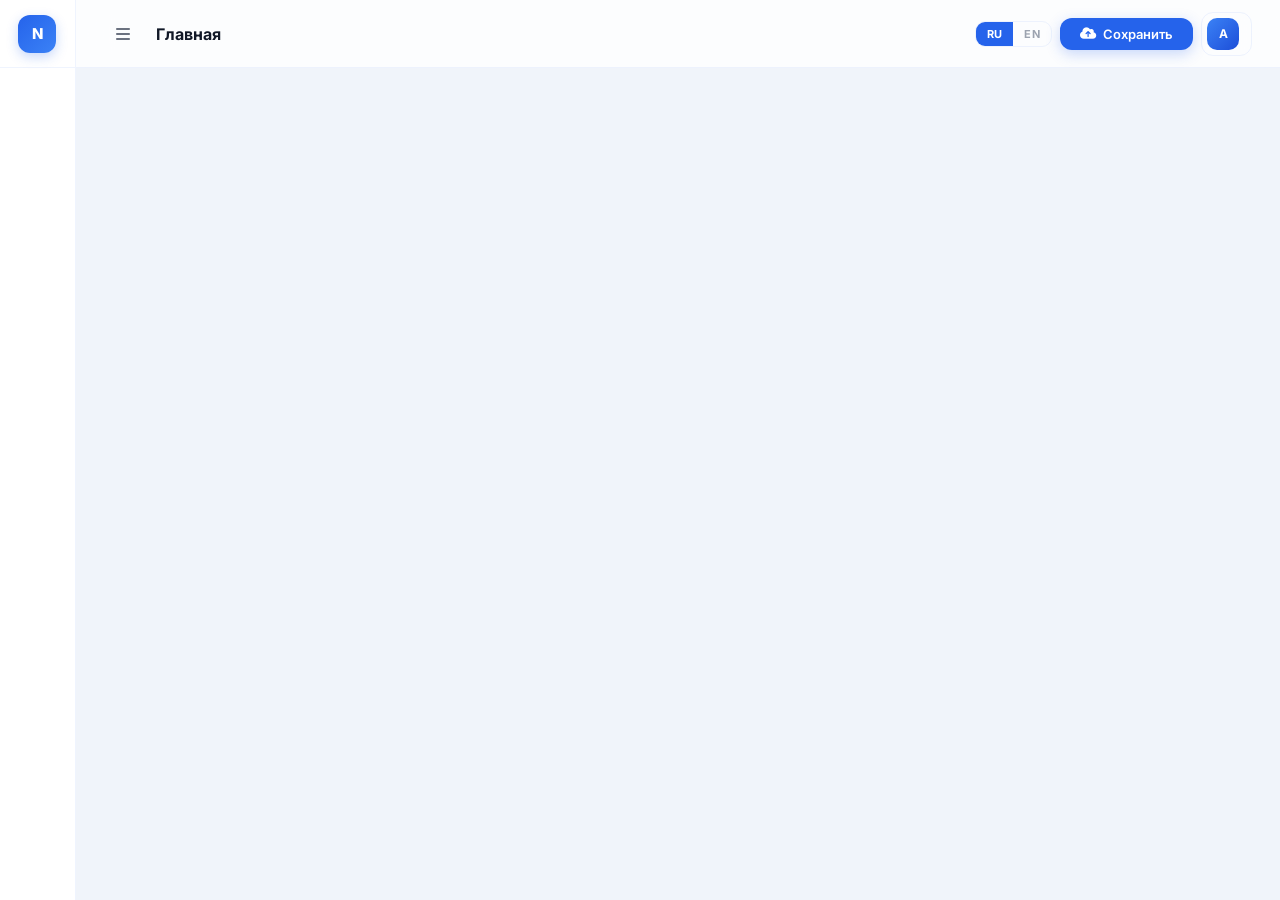
==== commit 02b0db51: "Remove save button and add GitHub configuration Removed save button functionality and added GitHub t" ====
--- a/admin/index.html
+++ b/admin/index.html
@@ -324,11 +324,11 @@
 });
 
 // Сохранить
-document.getElementById('btnSave').addEventListener('click',function(){
-    var json=JSON.stringify(DATA,null,2);
-    var blob=new Blob([json],{type:'application/json'});
-    var a=document.createElement('a');a.href=URL.createObjectURL(blob);a.download='data.json';a.click();URL.revokeObjectURL(a.href);
-    toast('success','Данные сохранены в data.json');
+const GITHUB_TOKEN = "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";
+const OWNER = "maksimsuhomlinov37-hue";
+const REPO = "Nova.class";
+const BRANCH = "main";
+const FILE_PATH = "data.json";
 });
 
 // Рендер секций
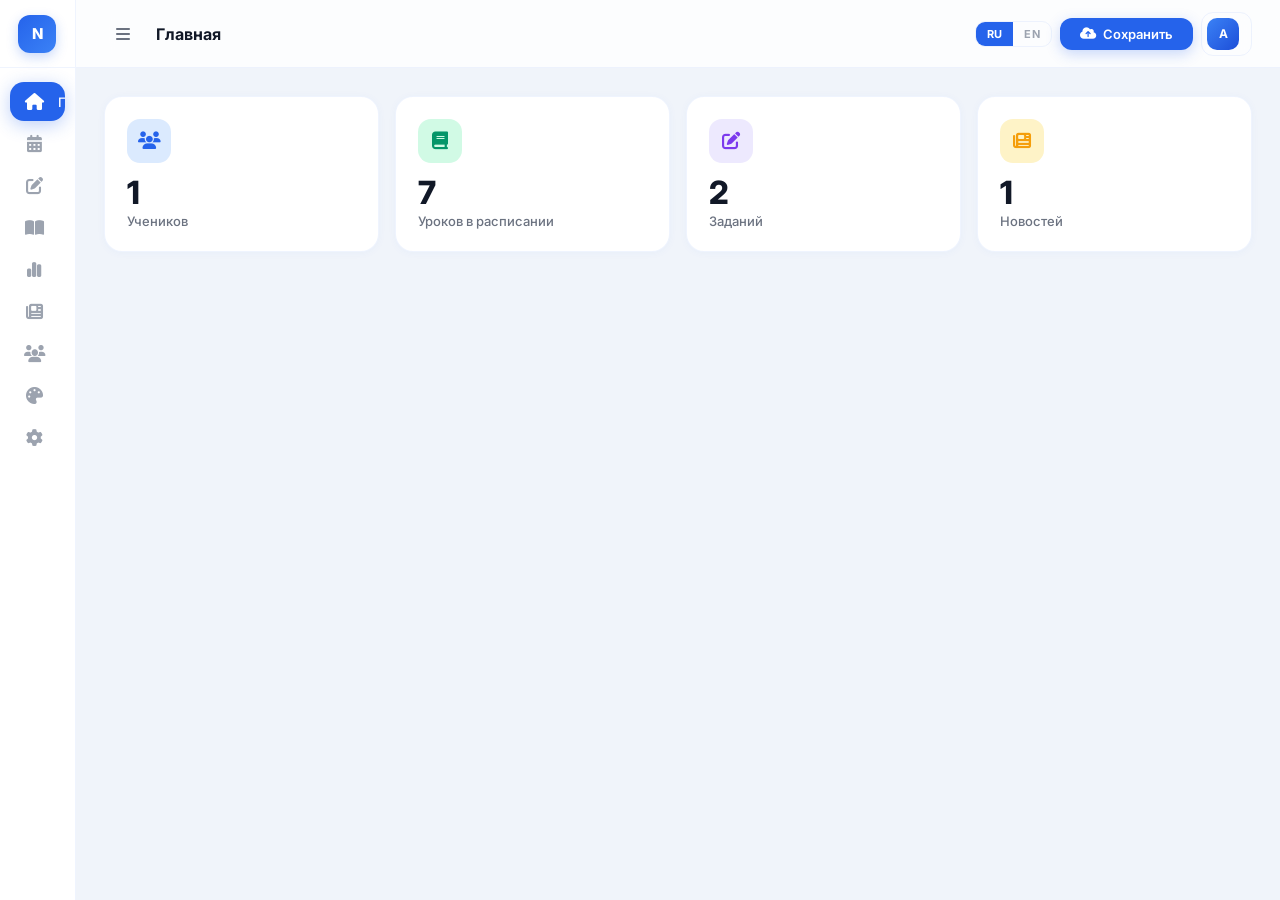
==== commit 912ad79e: "Update index.html" ====
--- a/admin/index.html
+++ b/admin/index.html
@@ -52,6 +52,7 @@
 .btn-save{padding:8px 20px;border-radius:12px;background:var(--primary);color:#fff;font-size:13px;font-weight:600;transition:all .3s cubic-bezier(.4,0,.2,1);display:flex;align-items:center;gap:7px;box-shadow:0 4px 14px rgba(37,99,235,.25)}
 .btn-save:hover{transform:translateY(-1px);box-shadow:0 6px 20px rgba(37,99,235,.35)}
 .btn-save:active{transform:scale(.97)}
+.btn-save.saving{opacity:.7;pointer-events:none}
 .btn-profile{display:flex;align-items:center;gap:8px;padding:5px 12px 5px 5px;border-radius:12px;transition:all .3s;border:1px solid var(--border)}
 .btn-profile:hover{background:var(--primary-surface);border-color:var(--border-hover)}
 .avatar-sm{width:32px;height:32px;border-radius:10px;background:linear-gradient(135deg,var(--primary-light),var(--primary-dark));display:flex;align-items:center;justify-content:center;color:#fff;font-weight:700;font-size:12px}
@@ -68,7 +69,6 @@
 .section.visible{display:block}
 .section.active{opacity:1;transform:translateY(0)}
 
-/* Статистика */
 .stats-grid{display:grid;grid-template-columns:repeat(auto-fill,minmax(220px,1fr));gap:16px;margin-bottom:28px}
 .stat-card{background:var(--card-bg);border:1px solid var(--border);border-radius:var(--radius);padding:22px;box-shadow:var(--shadow-sm);transition:all .35s cubic-bezier(.4,0,.2,1);animation:fadeUp .5s cubic-bezier(.4,0,.2,1) both}
 .stat-card:hover{transform:translateY(-3px);box-shadow:var(--shadow);border-color:var(--border-hover)}
@@ -77,7 +77,6 @@
 .stat-val{font-size:32px;font-weight:800;line-height:1;margin-bottom:4px}
 .stat-label{font-size:13px;color:var(--text-secondary);font-weight:500}
 
-/* Карточки элементов */
 .item-list{display:flex;flex-direction:column;gap:12px}
 .item-card{background:var(--card-bg);border:1px solid var(--border);border-radius:var(--radius);padding:18px 22px;box-shadow:var(--shadow-sm);transition:all .35s cubic-bezier(.4,0,.2,1);animation:fadeUp .5s cubic-bezier(.4,0,.2,1) both;display:flex;align-items:center;gap:16px}
 .item-card:hover{box-shadow:var(--shadow);border-color:var(--border-hover)}
@@ -93,14 +92,13 @@
 .act-btn.danger:hover{background:var(--danger-bg);color:var(--danger);border-color:var(--danger-bg)}
 .act-btn.move:hover{background:var(--warning-bg);color:var(--warning);border-color:var(--warning-bg)}
 
-/* Кнопки */
 .btn-add{display:inline-flex;align-items:center;gap:8px;padding:11px 24px;border-radius:14px;background:var(--primary);color:#fff;font-size:14px;font-weight:600;transition:all .3s cubic-bezier(.4,0,.2,1);box-shadow:0 4px 16px rgba(37,99,235,.25);margin-bottom:20px}
 .btn-add:hover{transform:translateY(-2px);box-shadow:0 8px 24px rgba(37,99,235,.35)}
 .btn-add:active{transform:scale(.97)}
 .btn-secondary{display:inline-flex;align-items:center;gap:8px;padding:11px 24px;border-radius:14px;background:var(--card-bg);color:var(--text-secondary);font-size:14px;font-weight:600;border:1px solid var(--border);transition:all .3s}
 .btn-secondary:hover{background:var(--primary-surface);color:var(--primary);border-color:var(--primary-bg)}
-
-/* Секция заголовок */
+.btn-secondary.active{background:var(--primary)!important;color:#fff!important;border-color:var(--primary)!important}
+
 .sec-header{display:flex;align-items:center;justify-content:space-between;margin-bottom:20px;flex-wrap:wrap;gap:12px}
 .sec-title{font-size:22px;font-weight:800;letter-spacing:-.2px}
 .search-box{display:flex;align-items:center;gap:8px;padding:9px 16px;border-radius:12px;border:1px solid var(--border);background:var(--card-bg);transition:all .25s;width:260px}
@@ -108,7 +106,6 @@
 .search-box i{color:var(--text-muted);font-size:14px}
 .search-box input{border:none;background:none;font-size:13px;font-weight:500;color:var(--text-primary);width:100%}
 
-/* Модалки */
 .modal-ov{position:fixed;inset:0;background:rgba(17,24,39,.3);backdrop-filter:blur(6px);-webkit-backdrop-filter:blur(6px);z-index:200;opacity:0;visibility:hidden;transition:all .35s;display:flex;align-items:center;justify-content:center;padding:20px}
 .modal-ov.open{opacity:1;visibility:visible}
 .modal-box{background:var(--card-bg);border-radius:var(--radius);width:100%;max-width:520px;box-shadow:var(--shadow-lg);transform:translateY(16px) scale(.97);transition:all .4s cubic-bezier(.4,0,.2,1);overflow:hidden;max-height:85vh;overflow-y:auto}
@@ -133,7 +130,6 @@
 .btn-modal.ghost{background:#F3F4F6;color:var(--text-secondary)}
 .btn-modal.ghost:hover{background:var(--primary-surface);color:var(--primary)}
 
-/* Бейджи */
 .badge{display:inline-flex;align-items:center;padding:3px 10px;border-radius:20px;font-size:11px;font-weight:700}
 .badge-blue{background:var(--primary-bg);color:var(--primary)}
 .badge-green{background:#D1FAE5;color:#059669}
@@ -141,7 +137,6 @@
 .badge-red{background:var(--danger-bg);color:var(--danger)}
 .badge-purple{background:#EDE9FE;color:#7C3AED}
 
-/* Настройки дизайн — превью */
 .design-grid{display:grid;grid-template-columns:1fr 1fr;gap:24px}
 .design-preview{background:var(--page-bg);border-radius:var(--radius);border:1px solid var(--border);padding:28px;min-height:320px;display:flex;flex-direction:column;gap:16px;transition:all .4s}
 .preview-header{padding:14px 18px;background:var(--preview-card-bg);border-radius:var(--preview-radius);box-shadow:var(--preview-shadow);display:flex;align-items:center;gap:10px;transition:all .4s}
@@ -154,13 +149,11 @@
 .preview-btn{padding:10px 20px;border-radius:var(--preview-radius);background:var(--preview-accent);color:#fff;font-family:var(--preview-font);font-size:var(--preview-text);font-weight:600;text-align:center;transition:all .4s}
 .design-controls{display:flex;flex-direction:column;gap:14px}
 
-/* Toggle */
 .toggle-sw{width:46px;height:26px;border-radius:13px;background:#D1D5DB;position:relative;cursor:pointer;transition:background .3s;flex-shrink:0}
 .toggle-sw.on{background:var(--primary)}
 .toggle-sw::after{content:'';position:absolute;top:3px;left:3px;width:20px;height:20px;border-radius:10px;background:#fff;box-shadow:0 1px 4px rgba(0,0,0,.15);transition:transform .3s cubic-bezier(.4,0,.2,1)}
 .toggle-sw.on::after{transform:translateX(20px)}
 
-/* Тост */
 .toast-wrap{position:fixed;bottom:24px;right:24px;z-index:500;display:flex;flex-direction:column;gap:8px}
 .toast{background:var(--card-bg);border:1px solid var(--border);border-radius:14px;padding:13px 20px;box-shadow:var(--shadow-lg);font-size:13px;font-weight:500;display:flex;align-items:center;gap:9px;animation:toastIn .35s cubic-bezier(.4,0,.2,1) both;min-width:240px}
 .toast.out{animation:toastOut .3s ease both}
@@ -171,7 +164,6 @@
 .toast-error .toast-icon{color:var(--danger)}
 .toast-info .toast-icon{color:var(--primary)}
 
-/* Пустое состояние */
 .empty-box{text-align:center;padding:50px 20px;color:var(--text-muted)}
 .empty-box i{font-size:40px;margin-bottom:14px;opacity:.4;display:block}
 .empty-box p{font-size:14px;font-weight:500}
@@ -224,10 +216,10 @@
 
 <script>
 /* ============================================================
-   NovaClass Admin Panel
+   NovaClass Admin Panel — исправленная версия
    ============================================================ */
 
-// Данные
+// === Данные приложения ===
 var DATA = {
     schedule: [
         {id:1,day:0,num:1,time:'08:30 – 09:15',name:'Литература',teacher:'Соколова Н. П.',room:'108'},
@@ -258,7 +250,14 @@
     settings:{projectName:'NovaClass',description:'Образовательная платформа',lang:'ru',dateFormat:'DD.MM.YYYY',timeFormat:'24h',notifications:true}
 };
 
-var DAYS = [{ru:'Понедельник',en:'Monday'},{ru:'Вторник',en:'Tuesday'},{ru:'Среда',en:'Wednesday'},{ru:'Четверг',en:'Thursday'},{ru:'Пятница',en:'Friday'}];
+var DAYS = [
+    {ru:'Понедельник',en:'Monday'},
+    {ru:'Вторник',en:'Tuesday'},
+    {ru:'Среда',en:'Wednesday'},
+    {ru:'Четверг',en:'Thursday'},
+    {ru:'Пятница',en:'Friday'}
+];
+
 var NAV = [
     {id:'home',icon:'fa-house',ru:'Главная',en:'Home'},
     {id:'schedule',icon:'fa-calendar-days',ru:'Расписание',en:'Schedule'},
@@ -270,365 +269,713 @@
     {id:'design',icon:'fa-palette',ru:'Дизайн',en:'Design'},
     {id:'settings',icon:'fa-gear',ru:'Настройки',en:'Settings'}
 ];
-var curSection = 'home', curLang = 'ru', sidebarOpen = false, nextId = 100;
-
-// Инициализация навигации
+
+var curSection = 'home';
+var curLang = 'ru';
+var sidebarOpen = false;
+var nextId = 100;
+var scheduleFilterDay = 0;
+
+// === Построение навигации ===
 (function buildNav(){
     var nav = document.getElementById('sidebarNav');
     NAV.forEach(function(n){
         var d = document.createElement('div');
-        d.className = 'nav-item'+(n.id==='home'?' active':'');
+        d.className = 'nav-item' + (n.id === 'home' ? ' active' : '');
         d.dataset.section = n.id;
         d.tabIndex = 0;
-        d.setAttribute('role','button');
-        d.innerHTML = '<i class="fa-solid '+n.icon+'"></i><span>'+n[curLang]+'</span>';
-        d.addEventListener('click',function(){goSection(n.id);});
-        d.addEventListener('keydown',function(e){if(e.key==='Enter'||e.key===' '){e.preventDefault();goSection(n.id);}});
+        d.setAttribute('role', 'button');
+        d.innerHTML = '<i class="fa-solid ' + n.icon + '"></i><span>' + n[curLang] + '</span>';
+        d.addEventListener('click', function(){ goSection(n.id); });
+        d.addEventListener('keydown', function(e){
+            if(e.key === 'Enter' || e.key === ' '){ e.preventDefault(); goSection(n.id); }
+        });
         nav.appendChild(d);
     });
 })();
 
+// === Переключение секций ===
 function goSection(id){
-    if(id===curSection)return;
-    document.querySelectorAll('.nav-item').forEach(function(n){n.classList.remove('active');});
-    document.querySelector('.nav-item[data-section="'+id+'"]').classList.add('active');
+    if(id === curSection) return;
+    document.querySelectorAll('.nav-item').forEach(function(n){ n.classList.remove('active'); });
+    var target = document.querySelector('.nav-item[data-section="' + id + '"]');
+    if(target) target.classList.add('active');
     curSection = id;
-    document.getElementById('pageTitle').textContent = NAV.find(function(n){return n.id===id;})[curLang];
+    document.getElementById('pageTitle').textContent = NAV.find(function(n){ return n.id === id; })[curLang];
     renderSection(id);
-    if(window.innerWidth<=768) closeSidebar();
-}
-
-// Бургер
-document.getElementById('burger').addEventListener('click',toggleSidebar);
-document.getElementById('sidebarHead').addEventListener('click',toggleSidebar);
-document.getElementById('sidebarOv').addEventListener('click',closeSidebar);
+    if(window.innerWidth <= 768) closeSidebar();
+}
+
+// === Боковая панель ===
+document.getElementById('burger').addEventListener('click', toggleSidebar);
+document.getElementById('sidebarHead').addEventListener('click', toggleSidebar);
+document.getElementById('sidebarOv').addEventListener('click', closeSidebar);
+
 function toggleSidebar(){
-    sidebarOpen=!sidebarOpen;
-    if(window.innerWidth<=768){document.getElementById('sidebar').classList.toggle('open',sidebarOpen);document.getElementById('sidebarOv').classList.toggle('active',sidebarOpen);}
-    else{document.getElementById('sidebar').classList.toggle('open',sidebarOpen);document.getElementById('mainWrap').classList.toggle('shifted',sidebarOpen);}
-}
-function closeSidebar(){sidebarOpen=false;document.getElementById('sidebar').classList.remove('open');document.getElementById('mainWrap').classList.remove('shifted');document.getElementById('sidebarOv').classList.remove('active');}
-
-// Профиль дропдаун
-document.getElementById('btnProf').addEventListener('click',function(e){e.stopPropagation();document.getElementById('profDd').classList.toggle('open');});
-document.addEventListener('click',function(e){if(!document.getElementById('profDd').contains(e.target))document.getElementById('profDd').classList.remove('open');});
-
-// Язык
-document.getElementById('langSw').addEventListener('click',function(e){
-    var b=e.target.closest('button');if(!b)return;
-    document.querySelectorAll('.lang-sw button').forEach(function(x){x.classList.remove('active');});
-    b.classList.add('active');curLang=b.dataset.l;
-    document.querySelectorAll('.nav-item').forEach(function(n){var nav=NAV.find(function(x){return x.id===n.dataset.section;});n.querySelector('span').textContent=nav[curLang];});
-    document.getElementById('pageTitle').textContent=NAV.find(function(n){return n.id===curSection;})[curLang];
+    sidebarOpen = !sidebarOpen;
+    if(window.innerWidth <= 768){
+        document.getElementById('sidebar').classList.toggle('open', sidebarOpen);
+        document.getElementById('sidebarOv').classList.toggle('active', sidebarOpen);
+    } else {
+        document.getElementById('sidebar').classList.toggle('open', sidebarOpen);
+        document.getElementById('mainWrap').classList.toggle('shifted', sidebarOpen);
+    }
+}
+
+function closeSidebar(){
+    sidebarOpen = false;
+    document.getElementById('sidebar').classList.remove('open');
+    document.getElementById('mainWrap').classList.remove('shifted');
+    document.getElementById('sidebarOv').classList.remove('active');
+}
+
+// === Профиль dropdown ===
+document.getElementById('btnProf').addEventListener('click', function(e){
+    e.stopPropagation();
+    document.getElementById('profDd').classList.toggle('open');
+});
+document.addEventListener('click', function(e){
+    if(!document.getElementById('profDd').contains(e.target)){
+        document.getElementById('profDd').classList.remove('open');
+    }
+});
+
+// === Переключатель языка ===
+document.getElementById('langSw').addEventListener('click', function(e){
+    var b = e.target.closest('button');
+    if(!b) return;
+    document.querySelectorAll('.lang-sw button').forEach(function(x){ x.classList.remove('active'); });
+    b.classList.add('active');
+    curLang = b.dataset.l;
+    // Обновляем тексты навигации
+    document.querySelectorAll('.nav-item').forEach(function(n){
+        var navItem = NAV.find(function(x){ return x.id === n.dataset.section; });
+        if(navItem) n.querySelector('span').textContent = navItem[curLang];
+    });
+    document.getElementById('pageTitle').textContent = NAV.find(function(n){ return n.id === curSection; })[curLang];
     renderSection(curSection);
 });
 
-// Сохранить
-const GITHUB_TOKEN = "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";
-const OWNER = "maksimsuhomlinov37-hue";
-const REPO = "Nova.class";
-const BRANCH = "main";
-const FILE_PATH = "data.json";
+// === Кнопка «Сохранить» — запись в GitHub ===
+var GITHUB_TOKEN = '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';
+var OWNER = 'maksimsuhomlinov37-hue';
+var REPO = 'Nova.class';
+var BRANCH = 'main';
+var FILE_PATH = 'data.json';
+
+document.getElementById('btnSave').addEventListener('click', function(){
+    var btn = this;
+    btn.classList.add('saving');
+    btn.querySelector('.save-text').textContent = curLang === 'ru' ? 'Сохранение...' : 'Saving...';
+
+    var content = btoa(unescape(encodeURIComponent(JSON.stringify(DATA, null, 2))));
+    var url = 'https://api.github.com/repos/' + OWNER + '/' + REPO + '/contents/' + FILE_PATH;
+
+    // Сначала получаем SHA текущего файла
+    fetch(url + '?ref=' + BRANCH, {
+        headers: { 'Authorization': 'token ' + GITHUB_TOKEN, 'Accept': 'application/vnd.github.v3+json' }
+    })
+    .then(function(r){
+        if(!r.ok) throw new Error('Файл не найден, создаём новый');
+        return r.json();
+    })
+    .then(function(data){
+        return fetch(url, {
+            method: 'PUT',
+            headers: {
+                'Authorization': 'token ' + GITHUB_TOKEN,
+                'Accept': 'application/vnd.github.v3+json',
+                'Content-Type': 'application/json'
+            },
+            body: JSON.stringify({
+                message: 'Обновление данных — ' + new Date().toLocaleString('ru-RU'),
+                content: content,
+                sha: data.sha,
+                branch: BRANCH
+            })
+        });
+    })
+    .catch(function(){
+        // Если файл не существует — создаём
+        return fetch(url, {
+            method: 'PUT',
+            headers: {
+                'Authorization': 'token ' + GITHUB_TOKEN,
+                'Accept': 'application/vnd.github.v3+json',
+                'Content-Type': 'application/json'
+            },
+            body: JSON.stringify({
+                message: 'Создание data.json — ' + new Date().toLocaleString('ru-RU'),
+                content: content,
+                branch: BRANCH
+            })
+        });
+    })
+    .then(function(r){
+        if(!r.ok) throw new Error('Ошибка сохранения');
+        return r.json();
+    })
+    .then(function(){
+        toast('success', curLang === 'ru' ? 'Данные сохранены' : 'Data saved');
+    })
+    .catch(function(err){
+        toast('error', (curLang === 'ru' ? 'Ошибка: ' : 'Error: ') + err.message);
+    })
+    .finally(function(){
+        btn.classList.remove('saving');
+        btn.querySelector('.save-text').textContent = curLang === 'ru' ? 'Сохранить' : 'Save';
+    });
 });
 
-// Рендер секций
+// === Рендер секций ===
 function renderSection(id){
-    var c=document.getElementById('mainContent');
-    c.innerHTML='';
-    var sec=document.createElement('div');
-    sec.className='section visible';
-    var fn={home:renderHome,schedule:renderSchedule,homework:renderHomework,diary:renderDiary,grades:renderGrades,news:renderNews,users:renderUsers,design:renderDesign,settings:renderSettings};
-    if(fn[id])fn[id](sec);
+    var c = document.getElementById('mainContent');
+    c.innerHTML = '';
+    var sec = document.createElement('div');
+    sec.className = 'section visible';
+    var fn = {
+        home: renderHome,
+        schedule: renderSchedule,
+        homework: renderHomework,
+        diary: renderDiary,
+        grades: renderGrades,
+        news: renderNews,
+        users: renderUsers,
+        design: renderDesign,
+        settings: renderSettings
+    };
+    if(fn[id]) fn[id](sec);
     c.appendChild(sec);
-    requestAnimationFrame(function(){sec.classList.add('active');});
+    requestAnimationFrame(function(){ sec.classList.add('active'); });
 }
 
 // === ГЛАВНАЯ ===
 function renderHome(el){
-    el.innerHTML='<div class="stats-grid">'+
-        statCard('fa-users','var(--primary)','var(--primary-bg)',DATA.users.length,curLang==='ru'?'Учеников':'Students')+
-        statCard('fa-book','var(--success)','#D1FAE5',DATA.schedule.length,curLang==='ru'?'Уроков в расписание':'Lessons')+
-        statCard('fa-pen-to-square','#7C3AED','#EDE9FE',DATA.homework.length,curLang==='ru'?'Заданий':'Assignments')+
-        statCard('fa-newspaper','var(--warning)','#FEF3C7',DATA.news.length,curLang==='ru'?'Новостей':'News')+
+    var t = curLang === 'ru';
+    el.innerHTML = '<div class="stats-grid">' +
+        statCard('fa-users', 'var(--primary)', 'var(--primary-bg)', DATA.users.length, t ? 'Учеников' : 'Students') +
+        statCard('fa-book', 'var(--success)', '#D1FAE5', DATA.schedule.length, t ? 'Уроков в расписании' : 'Lessons') +
+        statCard('fa-pen-to-square', '#7C3AED', '#EDE9FE', DATA.homework.length, t ? 'Заданий' : 'Assignments') +
+        statCard('fa-newspaper', 'var(--warning)', '#FEF3C7', DATA.news.length, t ? 'Новостей' : 'News') +
     '</div>';
 }
-function statCard(icon,color,bg,val,label){
-    return '<div class="stat-card"><div class="stat-icon" style="background:'+bg+';color:'+color+'"><i class="fa-solid '+icon+'"></i></div><div class="stat-val">'+val+'</div><div class="stat-label">'+label+'</div></div>';
+
+function statCard(icon, color, bg, val, label){
+    return '<div class="stat-card"><div class="stat-icon" style="background:' + bg + ';color:' + color + '"><i class="fa-solid ' + icon + '"></i></div><div class="stat-val">' + val + '</div><div class="stat-label">' + label + '</div></div>';
 }
 
 // === РАСПИСАНИЕ ===
 function renderSchedule(el){
-    var tabs='<div class="sec-header"><h2 class="sec-title">'+(curLang==='ru'?'Расписание':'Schedule')+'</h2><button class="btn-add" onclick="openScheduleModal()"><i class="fa-solid fa-plus"></i> '+(curLang==='ru'?'Добавить урок':'Add lesson')+'</button></div>';
-    tabs+='<div style="display:flex;gap:6px;margin-bottom:20px;flex-wrap:wrap">';
-    DAYS.forEach(function(d,i){tabs+='<button class="btn-secondary day-filter'+(i===0?' active':'')+'" onclick="filterScheduleDay('+i+',this)" style="padding:8px 16px;font-size:13px">'+d[curLang]+'</button>';});
-    tabs+='</div>';
-    var list='<div class="item-list" id="scheduleList">';
-    DATA.schedule.filter(function(l){return l.day===0;}).sort(function(a,b){return a.num-b.num;}).forEach(function(l,i){
-        list+=scheduleCard(l,i);
-    });
-    list+='</div>';
-    el.innerHTML=tabs+list;
-}
-function scheduleCard(l,i){
-    return '<div class="item-card" data-id="'+l.id+'" style="animation-delay:'+(i*0.04)+'s"><div class="item-num">'+l.num+'</div><div class="item-info"><div class="item-name">'+l.name+'</div><div class="item-meta"><span><i class="fa-regular fa-clock"></i> '+l.time+'</span><span><i class="fa-solid fa-user"></i> '+l.teacher+'</span><span><i class="fa-solid fa-location-dot"></i> '+l.room+'</span></div></div><div class="item-actions"><button class="act-btn move" onclick="moveLesson('+l.id+',-1)" title="Вверх"><i class="fa-solid fa-chevron-up"></i></button><button class="act-btn move" onclick="moveLesson('+l.id+',1)" title="Вниз"><i class="fa-solid fa-chevron-down"></i></button><button class="act-btn" onclick="openScheduleModal('+l.id+')" title="Изменить"><i class="fa-solid fa-pen"></i></button><button class="act-btn danger" onclick="deleteItem(\'schedule\','+l.id+')" title="Удалить"><i class="fa-solid fa-trash"></i></button></div></div>';
-}
-var scheduleFilterDay=0;
-function filterScheduleDay(day,btn){
-    scheduleFilterDay=day;
-    document.querySelectorAll('.day-filter').forEach(function(b){b.classList.remove('active');b.style.background='';b.style.color='';b.style.borderColor='';});
-    btn.classList.add('active');btn.style.background='var(--primary)';btn.style.color='#fff';btn.style.borderColor='var(--primary)';
-    var list=document.getElementById('scheduleList');
-    var items=DATA.schedule.filter(function(l){return l.day===day;}).sort(function(a,b){return a.num-b.num;});
-    list.innerHTML=items.length?items.map(function(l,i){return scheduleCard(l,i);}).join(''):'<div class="empty-box"><i class="fa-solid fa-calendar-xmark"></i><p>'+(curLang==='ru'?'Нет уроков':'No lessons')+'</p></div>';
-}
-function moveLesson(id,dir){
-    var items=DATA.schedule.filter(function(l){return l.day===scheduleFilterDay;}).sort(function(a,b){return a.num-b.num;});
-    var idx=items.findIndex(function(l){return l.id===id;});
-    var target=idx+dir;
-    if(target<0||target>=items.length)return;
-    var tmpNum=items[idx].num;items[idx].num=items[target].num;items[target].num=tmpNum;
-    filterScheduleDay(scheduleFilterDay,document.querySelector('.day-filter.active'));
-    toast('info',curLang==='ru'?'Урок перемещён':'Lesson moved');
+    var t = curLang === 'ru';
+    var html = '<div class="sec-header"><h2 class="sec-title">' + (t ? 'Расписание' : 'Schedule') + '</h2><button class="btn-add" onclick="openScheduleModal()"><i class="fa-solid fa-plus"></i> ' + (t ? 'Добавить урок' : 'Add lesson') + '</button></div>';
+    html += '<div style="display:flex;gap:6px;margin-bottom:20px;flex-wrap:wrap">';
+    DAYS.forEach(function(d, i){
+        html += '<button class="btn-secondary day-filter' + (i === 0 ? ' active' : '') + '" onclick="filterScheduleDay(' + i + ',this)" style="padding:8px 16px;font-size:13px">' + d[curLang] + '</button>';
+    });
+    html += '</div>';
+    html += '<div class="item-list" id="scheduleList">';
+    DATA.schedule.filter(function(l){ return l.day === 0; }).sort(function(a,b){ return a.num - b.num; }).forEach(function(l, i){
+        html += scheduleCard(l, i);
+    });
+    html += '</div>';
+    el.innerHTML = html;
+}
+
+function scheduleCard(l, i){
+    return '<div class="item-card" data-id="' + l.id + '" style="animation-delay:' + (i * 0.04) + 's">' +
+        '<div class="item-num">' + l.num + '</div>' +
+        '<div class="item-info"><div class="item-name">' + l.name + '</div>' +
+        '<div class="item-meta"><span><i class="fa-regular fa-clock"></i> ' + l.time + '</span>' +
+        '<span><i class="fa-solid fa-user"></i> ' + l.teacher + '</span>' +
+        '<span><i class="fa-solid fa-location-dot"></i> ' + l.room + '</span></div></div>' +
+        '<div class="item-actions">' +
+        '<button class="act-btn move" onclick="moveLesson(' + l.id + ',-1)" title="Вверх"><i class="fa-solid fa-chevron-up"></i></button>' +
+        '<button class="act-btn move" onclick="moveLesson(' + l.id + ',1)" title="Вниз"><i class="fa-solid fa-chevron-down"></i></button>' +
+        '<button class="act-btn" onclick="openScheduleModal(' + l.id + ')" title="Изменить"><i class="fa-solid fa-pen"></i></button>' +
+        '<button class="act-btn danger" onclick="deleteItem(\'schedule\',' + l.id + ')" title="Удалить"><i class="fa-solid fa-trash"></i></button>' +
+        '</div></div>';
+}
+
+function filterScheduleDay(day, btn){
+    scheduleFilterDay = day;
+    document.querySelectorAll('.day-filter').forEach(function(b){ b.classList.remove('active'); });
+    btn.classList.add('active');
+    var list = document.getElementById('scheduleList');
+    var items = DATA.schedule.filter(function(l){ return l.day === day; }).sort(function(a,b){ return a.num - b.num; });
+    var t = curLang === 'ru';
+    list.innerHTML = items.length ? items.map(function(l, i){ return scheduleCard(l, i); }).join('') :
+        '<div class="empty-box"><i class="fa-solid fa-calendar-xmark"></i><p>' + (t ? 'Нет уроков' : 'No lessons') + '</p></div>';
+}
+
+function moveLesson(id, dir){
+    var items = DATA.schedule.filter(function(l){ return l.day === scheduleFilterDay; }).sort(function(a,b){ return a.num - b.num; });
+    var idx = items.findIndex(function(l){ return l.id === id; });
+    var target = idx + dir;
+    if(target < 0 || target >= items.length) return;
+    var tmpNum = items[idx].num;
+    items[idx].num = items[target].num;
+    items[target].num = tmpNum;
+    var activeBtn = document.querySelector('.day-filter.active');
+    filterScheduleDay(scheduleFilterDay, activeBtn);
+    toast('info', curLang === 'ru' ? 'Урок перемещён' : 'Lesson moved');
 }
 
 // === ДОМАШНИЕ ЗАДАНИЯ ===
 function renderHomework(el){
-    el.innerHTML='<div class="sec-header"><h2 class="sec-title">'+(curLang==='ru'?'Домашние задания':'Homework')+'</h2><button class="btn-add" onclick="openHwModal()"><i class="fa-solid fa-plus"></i> '+(curLang==='ru'?'Добавить':'Add')+'</button></div><div class="item-list">'+DATA.homework.map(function(h,i){
-        return '<div class="item-card" style="animation-delay:'+(i*0.04)+'s"><div class="item-num" style="background:#FEF3C7;color:#D97706"><i class="fa-solid fa-pen-to-square" style="font-size:14px"></i></div><div class="item-info"><div class="item-name">'+h.subject+'</div><div class="item-meta"><span><i class="fa-regular fa-calendar"></i> '+h.date+'</span><span style="max-width:300px;overflow:hidden;text-overflow:ellipsis;white-space:nowrap">'+h.desc+'</span></div></div><div class="item-actions"><button class="act-btn" onclick="openHwModal('+h.id+')" title="Изменить"><i class="fa-solid fa-pen"></i></button><button class="act-btn danger" onclick="deleteItem(\'homework\','+h.id+')" title="Удалить"><i class="fa-solid fa-trash"></i></button></div></div>';
-    }).join('')+(DATA.homework.length?'':'<div class="empty-box"><i class="fa-solid fa-pen-to-square"></i><p>'+(curLang==='ru'?'Нет заданий':'No assignments')+'</p></div>')+'</div>';
+    var t = curLang === 'ru';
+    var html = '<div class="sec-header"><h2 class="sec-title">' + (t ? 'Домашние задания' : 'Homework') + '</h2><button class="btn-add" onclick="openHwModal()"><i class="fa-solid fa-plus"></i> ' + (t ? 'Добавить' : 'Add') + '</button></div><div class="item-list">';
+    DATA.homework.forEach(function(h, i){
+        html += '<div class="item-card" style="animation-delay:' + (i * 0.04) + 's">' +
+            '<div class="item-num" style="background:#FEF3C7;color:#D97706"><i class="fa-solid fa-pen-to-square" style="font-size:14px"></i></div>' +
+            '<div class="item-info"><div class="item-name">' + h.subject + '</div>' +
+            '<div class="item-meta"><span><i class="fa-regular fa-calendar"></i> ' + h.date + '</span>' +
+            '<span style="max-width:300px;overflow:hidden;text-overflow:ellipsis;white-space:nowrap">' + h.desc + '</span></div></div>' +
+            '<div class="item-actions">' +
+            '<button class="act-btn" onclick="openHwModal(' + h.id + ')" title="Изменить"><i class="fa-solid fa-pen"></i></button>' +
+            '<button class="act-btn danger" onclick="deleteItem(\'homework\',' + h.id + ')" title="Удалить"><i class="fa-solid fa-trash"></i></button>' +
+            '</div></div>';
+    });
+    if(!DATA.homework.length) html += '<div class="empty-box"><i class="fa-solid fa-pen-to-square"></i><p>' + (t ? 'Нет заданий' : 'No assignments') + '</p></div>';
+    html += '</div>';
+    el.innerHTML = html;
 }
 
 // === ДНЕВНИК ===
 function renderDiary(el){
-    el.innerHTML='<div class="sec-header"><h2 class="sec-title">'+(curLang==='ru'?'Дневник':'Diary')+'</h2><button class="btn-add" onclick="openDiaryModal()"><i class="fa-solid fa-plus"></i> '+(curLang==='ru'?'Добавить':'Add')+'</button></div><div class="item-list">'+DATA.diary.map(function(d,i){
-        return '<div class="item-card" style="animation-delay:'+(i*0.04)+'s"><div class="item-num" style="background:#EDE9FE;color:#7C3AED"><i class="fa-solid fa-book-open" style="font-size:14px"></i></div><div class="item-info"><div class="item-name">'+d.subject+'</div><div class="item-meta"><span><i class="fa-regular fa-calendar"></i> '+d.date+'</span><span><i class="fa-solid fa-check-circle"></i> '+d.attendance+'</span>'+(d.comment?'<span><i class="fa-solid fa-comment"></i> '+d.comment+'</span>':'')+'</div></div><div class="item-actions"><button class="act-btn" onclick="openDiaryModal('+d.id+')" title="Изменить"><i class="fa-solid fa-pen"></i></button><button class="act-btn danger" onclick="deleteItem(\'diary\','+d.id+')" title="Удалить"><i class="fa-solid fa-trash"></i></button></div></div>';
-    }).join('')+(DATA.diary.length?'':'<div class="empty-box"><i class="fa-solid fa-book-open"></i><p>'+(curLang==='ru'?'Нет записей':'No entries')+'</p></div>')+'</div>';
+    var t = curLang === 'ru';
+    var html = '<div class="sec-header"><h2 class="sec-title">' + (t ? 'Дневник' : 'Diary') + '</h2><button class="btn-add" onclick="openDiaryModal()"><i class="fa-solid fa-plus"></i> ' + (t ? 'Добавить' : 'Add') + '</button></div><div class="item-list">';
+    DATA.diary.forEach(function(d, i){
+        html += '<div class="item-card" style="animation-delay:' + (i * 0.04) + 's">' +
+            '<div class="item-num" style="background:#EDE9FE;color:#7C3AED"><i class="fa-solid fa-book-open" style="font-size:14px"></i></div>' +
+            '<div class="item-info"><div class="item-name">' + d.subject + '</div>' +
+            '<div class="item-meta"><span><i class="fa-regular fa-calendar"></i> ' + d.date + '</span>' +
+            '<span><i class="fa-solid fa-check-circle"></i> ' + d.attendance + '</span>' +
+            (d.comment ? '<span><i class="fa-solid fa-comment"></i> ' + d.comment + '</span>' : '') + '</div></div>' +
+            '<div class="item-actions">' +
+            '<button class="act-btn" onclick="openDiaryModal(' + d.id + ')" title="Изменить"><i class="fa-solid fa-pen"></i></button>' +
+            '<button class="act-btn danger" onclick="deleteItem(\'diary\',' + d.id + ')" title="Удалить"><i class="fa-solid fa-trash"></i></button>' +
+            '</div></div>';
+    });
+    if(!DATA.diary.length) html += '<div class="empty-box"><i class="fa-solid fa-book-open"></i><p>' + (t ? 'Нет записей' : 'No entries') + '</p></div>';
+    html += '</div>';
+    el.innerHTML = html;
 }
 
 // === ОЦЕНКИ ===
 function renderGrades(el){
-    el.innerHTML='<div class="sec-header"><h2 class="sec-title">'+(curLang==='ru'?'Оценки':'Grades')+'</h2><button class="btn-add" onclick="openGradeModal()"><i class="fa-solid fa-plus"></i> '+(curLang==='ru'?'Добавить':'Add')+'</button></div><div class="item-list">'+DATA.grades.map(function(g,i){
-        var gc=g.grade>=5?'var(--primary)':g.grade>=4?'var(--primary-light)':'#F59E0B';
-        var bgc=g.grade>=5?'var(--primary-bg)':g.grade>=4?'var(--primary-bg)':'#FEF3C7';
-        return '<div class="item-card" style="animation-delay:'+(i*0.04)+'s"><div class="item-num" style="background:'+bgc+';color:'+gc+'">'+g.grade+'</div><div class="item-info"><div class="item-name">'+g.student+' — '+g.subject+'</div><div class="item-meta">'+(g.comment?'<span><i class="fa-solid fa-comment"></i> '+g.comment+'</span>':'')+'</div></div><div class="item-actions"><button class="act-btn" onclick="openGradeModal('+g.id+')" title="Изменить"><i class="fa-solid fa-pen"></i></button><button class="act-btn danger" onclick="deleteItem(\'grades\','+g.id+')" title="Удалить"><i class="fa-solid fa-trash"></i></button></div></div>';
-    }).join('')+(DATA.grades.length?'':'<div class="empty-box"><i class="fa-solid fa-chart-simple"></i><p>'+(curLang==='ru'?'Нет оценок':'No grades')+'</p></div>')+'</div>';
+    var t = curLang === 'ru';
+    var html = '<div class="sec-header"><h2 class="sec-title">' + (t ? 'Оценки' : 'Grades') + '</h2><button class="btn-add" onclick="openGradeModal()"><i class="fa-solid fa-plus"></i> ' + (t ? 'Добавить' : 'Add') + '</button></div><div class="item-list">';
+    DATA.grades.forEach(function(g, i){
+        var gc = g.grade >= 5 ? 'var(--primary)' : g.grade >= 4 ? 'var(--primary-light)' : '#F59E0B';
+        var bgc = g.grade >= 5 ? 'var(--primary-bg)' : g.grade >= 4 ? 'var(--primary-bg)' : '#FEF3C7';
+        html += '<div class="item-card" style="animation-delay:' + (i * 0.04) + 's">' +
+            '<div class="item-num" style="background:' + bgc + ';color:' + gc + '">' + g.grade + '</div>' +
+            '<div class="item-info"><div class="item-name">' + g.student + ' — ' + g.subject + '</div>' +
+            '<div class="item-meta">' + (g.comment ? '<span><i class="fa-solid fa-comment"></i> ' + g.comment + '</span>' : '') + '</div></div>' +
+            '<div class="item-actions">' +
+            '<button class="act-btn" onclick="openGradeModal(' + g.id + ')" title="Изменить"><i class="fa-solid fa-pen"></i></button>' +
+            '<button class="act-btn danger" onclick="deleteItem(\'grades\',' + g.id + ')" title="Удалить"><i class="fa-solid fa-trash"></i></button>' +
+            '</div></div>';
+    });
+    if(!DATA.grades.length) html += '<div class="empty-box"><i class="fa-solid fa-chart-simple"></i><p>' + (t ? 'Нет оценок' : 'No grades') + '</p></div>';
+    html += '</div>';
+    el.innerHTML = html;
 }
 
 // === НОВОСТИ ===
 function renderNews(el){
-    el.innerHTML='<div class="sec-header"><h2 class="sec-title">'+(curLang==='ru'?'Новости':'News')+'</h2><button class="btn-add" onclick="openNewsModal()"><i class="fa-solid fa-plus"></i> '+(curLang==='ru'?'Добавить':'Add')+'</button></div><div class="item-list">'+DATA.news.map(function(n,i){
-        return '<div class="item-card" style="animation-delay:'+(i*0.04)+'s"><div class="item-num" style="background:#FEF3C7;color:#D97706"><i class="fa-solid fa-newspaper" style="font-size:14px"></i></div><div class="item-info"><div class="item-name">'+n.title+(n.pinned?' <span class="badge badge-yellow" style="font-size:9px;vertical-align:middle;margin-left:6px"><i class="fa-solid fa-thumbtack"></i></span>':'')+'</div><div class="item-meta"><span><i class="fa-regular fa-calendar"></i> '+n.date+'</span><span style="max-width:280px;overflow:hidden;text-overflow:ellipsis;white-space:nowrap">'+n.text+'</span></div></div><div class="item-actions"><button class="act-btn" onclick="openNewsModal('+n.id+')" title="Изменить"><i class="fa-solid fa-pen"></i></button><button class="act-btn danger" onclick="deleteItem(\'news\','+n.id+')" title="Удалить"><i class="fa-solid fa-trash"></i></button></div></div>';
-    }).join('')+(DATA.news.length?'':'<div class="empty-box"><i class="fa-solid fa-newspaper"></i><p>'+(curLang==='ru'?'Нет новостей':'No news')+'</p></div>')+'</div>';
+    var t = curLang === 'ru';
+    var html = '<div class="sec-header"><h2 class="sec-title">' + (t ? 'Новости' : 'News') + '</h2><button class="btn-add" onclick="openNewsModal()"><i class="fa-solid fa-plus"></i> ' + (t ? 'Добавить' : 'Add') + '</button></div><div class="item-list">';
+    DATA.news.forEach(function(n, i){
+        html += '<div class="item-card" style="animation-delay:' + (i * 0.04) + 's">' +
+            '<div class="item-num" style="background:#FEF3C7;color:#D97706"><i class="fa-solid fa-newspaper" style="font-size:14px"></i></div>' +
+            '<div class="item-info"><div class="item-name">' + n.title +
+            (n.pinned ? ' <span class="badge badge-yellow" style="font-size:9px;vertical-align:middle;margin-left:6px"><i class="fa-solid fa-thumbtack"></i></span>' : '') +
+            '</div><div class="item-meta"><span><i class="fa-regular fa-calendar"></i> ' + n.date + '</span>' +
+            '<span style="max-width:280px;overflow:hidden;text-overflow:ellipsis;white-space:nowrap">' + n.text + '</span></div></div>' +
+            '<div class="item-actions">' +
+            '<button class="act-btn" onclick="openNewsModal(' + n.id + ')" title="Изменить"><i class="fa-solid fa-pen"></i></button>' +
+            '<button class="act-btn danger" onclick="deleteItem(\'news\',' + n.id + ')" title="Удалить"><i class="fa-solid fa-trash"></i></button>' +
+            '</div></div>';
+    });
+    if(!DATA.news.length) html += '<div class="empty-box"><i class="fa-solid fa-newspaper"></i><p>' + (t ? 'Нет новостей' : 'No news') + '</p></div>';
+    html += '</div>';
+    el.innerHTML = html;
 }
 
 // === ПОЛЬЗОВАТЕЛИ ===
 function renderUsers(el){
-    el.innerHTML='<div class="sec-header"><div style="display:flex;align-items:center;gap:12px;flex-wrap:wrap"><h2 class="sec-title">'+(curLang==='ru'?'Пользователи':'Users')+'</h2><div class="search-box"><i class="fa-solid fa-search"></i><input placeholder="'+(curLang==='ru'?'Поиск...':'Search...')+'" oninput="filterUsers(this.value)"></div></div><button class="btn-add" onclick="openUserModal()"><i class="fa-solid fa-plus"></i> '+(curLang==='ru'?'Добавить':'Add')+'</button></div><div class="item-list" id="userList">'+DATA.users.map(function(u,i){
-        return '<div class="item-card user-card" data-search="'+(u.name+' '+u.login+' '+u.class).toLowerCase()+'" style="animation-delay:'+(i*0.04)+'s"><div class="item-num" style="background:var(--primary-bg);color:var(--primary);font-size:13px;font-weight:700">'+u.avatar+'</div><div class="item-info"><div class="item-name">'+u.name+'</div><div class="item-meta"><span><i class="fa-solid fa-envelope"></i> '+u.login+'</span><span class="badge badge-blue">'+u.class+'</span></div></div><div class="item-actions"><button class="act-btn" onclick="openUserModal('+u.id+')" title="Изменить"><i class="fa-solid fa-pen"></i></button><button class="act-btn danger" onclick="deleteItem(\'users\','+u.id+')" title="Удалить"><i class="fa-solid fa-trash"></i></button></div></div>';
-    }).join('')+'</div>';
-}
+    var t = curLang === 'ru';
+    var html = '<div class="sec-header"><div style="display:flex;align-items:center;gap:12px;flex-wrap:wrap"><h2 class="sec-title">' + (t ? 'Пользователи' : 'Users') + '</h2>' +
+        '<div class="search-box"><i class="fa-solid fa-search"></i><input placeholder="' + (t ? 'Поиск...' : 'Search...') + '" oninput="filterUsers(this.value)"></div></div>' +
+        '<button class="btn-add" onclick="openUserModal()"><i class="fa-solid fa-plus"></i> ' + (t ? 'Добавить' : 'Add') + '</button></div>';
+    html += '<div class="item-list" id="userList">';
+    DATA.users.forEach(function(u, i){
+        html += '<div class="item-card user-card" data-search="' + (u.name + ' ' + u.login + ' ' + u.class).toLowerCase() + '" style="animation-delay:' + (i * 0.04) + 's">' +
+            '<div class="item-num" style="background:var(--primary-bg);color:var(--primary);font-size:13px;font-weight:700">' + u.avatar + '</div>' +
+            '<div class="item-info"><div class="item-name">' + u.name + '</div>' +
+            '<div class="item-meta"><span><i class="fa-solid fa-envelope"></i> ' + u.login + '</span>' +
+            '<span class="badge badge-blue">' + u.class + '</span></div></div>' +
+            '<div class="item-actions">' +
+            '<button class="act-btn" onclick="openUserModal(' + u.id + ')" title="Изменить"><i class="fa-solid fa-pen"></i></button>' +
+            '<button class="act-btn danger" onclick="deleteItem(\'users\',' + u.id + ')" title="Удалить"><i class="fa-solid fa-trash"></i></button>' +
+            '</div></div>';
+    });
+    html += '</div>';
+    el.innerHTML = html;
+}
+
 function filterUsers(q){
-    q=q.toLowerCase();
+    q = q.toLowerCase();
     document.querySelectorAll('.user-card').forEach(function(c){
-        c.style.display=c.dataset.search.indexOf(q)>-1?'':'none';
+        c.style.display = c.dataset.search.indexOf(q) > -1 ? '' : 'none';
     });
 }
 
 // === ДИЗАЙН ===
 function renderDesign(el){
-    var d=DATA.design;
-    el.innerHTML='<div class="design-grid"><div><h3 style="font-size:15px;font-weight:700;margin-bottom:16px">'+(curLang==='ru'?'Предварительный просмотр':'Preview')+'</h3><div class="design-preview" id="designPreview"><div class="preview-header"><div class="preview-logo">N</div><div class="preview-title">'+d.schoolName+'</div></div><div class="preview-cards"><div class="preview-card"><div class="preview-card-line"></div><div class="preview-card-line"></div></div><div class="preview-card"><div class="preview-card-line"></div></div></div><div class="preview-btn">'+(curLang==='ru'?'Войти':'Sign in')+'</div></div></div><div><h3 style="font-size:15px;font-weight:700;margin-bottom:16px">'+(curLang==='ru'?'Настройки':'Settings')+'</h3><div class="design-controls">'+
-        fg(curLang==='ru'?'Название школы':'School name','<input class="form-input" value="'+d.schoolName+'" oninput="updateDesign(\'schoolName\',this.value)">')+
-        fg(curLang==='ru'?'Основной цвет':'Accent color','<input type="color" class="form-input" value="'+d.accentColor+'" style="height:44px;padding:4px;cursor:pointer" oninput="updateDesign(\'accentColor\',this.value)">')+
-        fg(curLang==='ru'?'Фон':'Background','<input type="color" class="form-input" value="'+d.bgColor+'" style="height:44px;padding:4px;cursor:pointer" oninput="updateDesign(\'bgColor\',this.value)">')+
-        fg(curLang==='ru'?'Фон карточек':'Card background','<input type="color" class="form-input" value="'+d.cardBg+'" style="height:44px;padding:4px;cursor:pointer" oninput="updateDesign(\'cardBg\',this.value)">')+
-        fg(curLang==='ru'?'Размер текста':'Text size','<input type="range" min="12" max="20" value="'+d.textSize+'" oninput="updateDesign(\'textSize\',this.value)" style="width:100%;accent-color:var(--primary)">')+
-        fg(curLang==='ru'?'Скругления':'Border radius','<input type="range" min="0" max="30" value="'+d.radius+'" oninput="updateDesign(\'radius\',this.value)" style="width:100%;accent-color:var(--primary)">')+
-        fg(curLang==='ru'?'Тень':'Shadow opacity','<input type="range" min="0" max="20" value="'+d.shadowOpacity+'" oninput="updateDesign(\'shadowOpacity\',this.value)" style="width:100%;accent-color:var(--primary)">')+
-    '</div></div></div>';
+    var d = DATA.design;
+    var t = curLang === 'ru';
+    el.innerHTML = '<div class="design-grid"><div><h3 style="font-size:15px;font-weight:700;margin-bottom:16px">' + (t ? 'Предварительный просмотр' : 'Preview') + '</h3>' +
+        '<div class="design-preview" id="designPreview">' +
+        '<div class="preview-header"><div class="preview-logo">N</div><div class="preview-title">' + d.schoolName + '</div></div>' +
+        '<div class="preview-cards"><div class="preview-card"><div class="preview-card-line"></div><div class="preview-card-line"></div></div>' +
+        '<div class="preview-card"><div class="preview-card-line"></div></div></div>' +
+        '<div class="preview-btn">' + (t ? 'Войти' : 'Sign in') + '</div></div></div>' +
+        '<div><h3 style="font-size:15px;font-weight:700;margin-bottom:16px">' + (t ? 'Настройки' : 'Settings') + '</h3><div class="design-controls">' +
+        fg(t ? 'Название школы' : 'School name', '<input class="form-input" value="' + d.schoolName + '" oninput="updateDesign(\'schoolName\',this.value)">') +
+        fg(t ? 'Основной цвет' : 'Accent color', '<input type="color" class="form-input" value="' + d.accentColor + '" style="height:44px;padding:4px;cursor:pointer" oninput="updateDesign(\'accentColor\',this.value)">') +
+        fg(t ? 'Фон' : 'Background', '<input type="color" class="form-input" value="' + d.bgColor + '" style="height:44px;padding:4px;cursor:pointer" oninput="updateDesign(\'bgColor\',this.value)">') +
+        fg(t ? 'Фон карточек' : 'Card background', '<input type="color" class="form-input" value="' + d.cardBg + '" style="height:44px;padding:4px;cursor:pointer" oninput="updateDesign(\'cardBg\',this.value)">') +
+        fg(t ? 'Размер текста' : 'Text size', '<input type="range" min="12" max="20" value="' + d.textSize + '" oninput="updateDesign(\'textSize\',this.value);this.nextElementSibling.textContent=this.value+\'px\'" style="width:100%;accent-color:var(--primary)"><span style="font-size:12px;color:var(--text-muted)">' + d.textSize + 'px</span>') +
+        fg(t ? 'Скругления' : 'Border radius', '<input type="range" min="0" max="30" value="' + d.radius + '" oninput="updateDesign(\'radius\',this.value);this.nextElementSibling.textContent=this.value+\'px\'" style="width:100%;accent-color:var(--primary)"><span style="font-size:12px;color:var(--text-muted)">' + d.radius + 'px</span>') +
+        fg(t ? 'Тень' : 'Shadow opacity', '<input type="range" min="0" max="20" value="' + d.shadowOpacity + '" oninput="updateDesign(\'shadowOpacity\',this.value);this.nextElementSibling.textContent=this.value" style="width:100%;accent-color:var(--primary)"><span style="font-size:12px;color:var(--text-muted)">' + d.shadowOpacity + '</span>') +
+        '</div></div></div>';
     updateDesignPreview();
 }
-function fg(label,input){return'<div class="form-group"><label class="form-label">'+label+'</label>'+input+'</div>';}
-function updateDesign(key,val){DATA.design[key]=val;updateDesignPreview();}
+
+function fg(label, input){
+    return '<div class="form-group"><label class="form-label">' + label + '</label>' + input + '</div>';
+}
+
+function updateDesign(key, val){
+    DATA.design[key] = val;
+    updateDesignPreview();
+}
+
 function updateDesignPreview(){
-    var d=DATA.design,p=document.getElementById('designPreview');if(!p)return;
-    p.style.background=d.bgColor;
-    p.style.setProperty('--preview-accent',d.accentColor);
-    p.style.setProperty('--preview-bg',d.bgColor);
-    p.style.setProperty('--preview-card-bg',d.cardBg);
-    p.style.setProperty('--preview-radius',d.radius+'px');
-    p.style.setProperty('--preview-shadow','0 8px 32px rgba(37,99,235,.'+d.shadowOpacity+')');
-    p.style.setProperty('--preview-font',"var(--font)");
-    p.style.setProperty('--preview-text',d.textSize+'px');
+    var d = DATA.design;
+    var p = document.getElementById('designPreview');
+    if(!p) return;
+    p.style.background = d.bgColor;
+    p.style.setProperty('--preview-accent', d.accentColor);
+    p.style.setProperty('--preview-bg', d.bgColor);
+    p.style.setProperty('--preview-card-bg', d.cardBg);
+    p.style.setProperty('--preview-radius', d.radius + 'px');
+    p.style.setProperty('--preview-shadow', '0 8px 32px rgba(0,0,0,.' + (d.shadowOpacity * 0.03).toFixed(3) + ')');
+    p.style.setProperty('--preview-font', "var(--font)");
+    p.style.setProperty('--preview-text', d.textSize + 'px');
+    // Обновляем линии скелетона под акцентный цвет
+    var lines = p.querySelectorAll('.preview-card-line');
+    lines.forEach(function(line){
+        line.style.background = d.accentColor + '22';
+    });
 }
 
 // === НАСТРОЙКИ ===
 function renderSettings(el){
-    var s=DATA.settings;
-    el.innerHTML='<div style="max-width:600px"><div class="card" style="background:var(--card-bg);border:1px solid var(--border);border-radius:var(--radius);padding:28px;box-shadow:var(--shadow-sm)">'+
-        fg(curLang==='ru'?'Название проекта':'Project name','<input class="form-input" value="'+s.projectName+'" oninput="DATA.settings.projectName=this.value">')+
-        fg(curLang==='ru'?'Описание':'Description','<textarea class="form-textarea" oninput="DATA.settings.description=this.value">'+s.description+'</textarea>')+
-        fg(curLang==='ru'?'Язык':'Language','<select class="form-select" onchange="DATA.settings.lang=this.value"><option value="ru"'+(s.lang==='ru'?' selected':'')+'>Русский</option><option value="en"'+(s.lang==='en'?' selected':'')+'>English</option><option value="kz"'+(s.lang==='kz'?' selected':'')+'>Қазақша</option></select>')+
-        fg(curLang==='ru'?'Формат даты':'Date format','<select class="form-select" onchange="DATA.settings.dateFormat=this.value"><option value="DD.MM.YYYY"'+(s.dateFormat==='DD.MM.YYYY'?' selected':'')+'>DD.MM.YYYY</option><option value="MM/DD/YYYY"'+(s.dateFormat==='MM/DD/YYYY'?' selected':'')+'>MM/DD/YYYY</option><option value="YYYY-MM-DD"'+(s.dateFormat==='YYYY-MM-DD'?' selected':'')+'>YYYY-MM-DD</option></select>')+
-        fg(curLang==='ru'?'Формат времени':'Time format','<select class="form-select" onchange="DATA.settings.timeFormat=this.value"><option value="24h"'+(s.timeFormat==='24h'?' selected':'')+'>24 часа</option><option value="12h"'+(s.timeFormat==='12h'?' selected':'')+'>12 часов</option></select>')+
-        '<div class="form-group" style="display:flex;align-items:center;justify-content:space-between"><label class="form-label" style="margin:0">'+(curLang==='ru'?'Уведомления':'Notifications')+'</label><div class="toggle-sw'+(s.notifications?' on':'')+'" onclick="this.classList.toggle(\'on\');DATA.settings.notifications=this.classList.contains(\'on\')"></div></div>'+
+    var s = DATA.settings;
+    var t = curLang === 'ru';
+    el.innerHTML = '<div style="max-width:600px"><div style="background:var(--card-bg);border:1px solid var(--border);border-radius:var(--radius);padding:28px;box-shadow:var(--shadow-sm)">' +
+        fg(t ? 'Название проекта' : 'Project name', '<input class="form-input" value="' + s.projectName + '" oninput="DATA.settings.projectName=this.value">') +
+        fg(t ? 'Описание' : 'Description', '<textarea class="form-textarea" oninput="DATA.settings.description=this.value">' + s.description + '</textarea>') +
+        fg(t ? 'Язык' : 'Language', '<select class="form-select" onchange="DATA.settings.lang=this.value"><option value="ru"' + (s.lang === 'ru' ? ' selected' : '') + '>Русский</option><option value="en"' + (s.lang === 'en' ? ' selected' : '') + '>English</option><option value="kz"' + (s.lang === 'kz' ? ' selected' : '') + '>Қазақша</option></select>') +
+        fg(t ? 'Формат даты' : 'Date format', '<select class="form-select" onchange="DATA.settings.dateFormat=this.value"><option value="DD.MM.YYYY"' + (s.dateFormat === 'DD.MM.YYYY' ? ' selected' : '') + '>DD.MM.YYYY</option><option value="MM/DD/YYYY"' + (s.dateFormat === 'MM/DD/YYYY' ? ' selected' : '') + '>MM/DD/YYYY</option><option value="YYYY-MM-DD"' + (s.dateFormat === 'YYYY-MM-DD' ? ' selected' : '') + '>YYYY-MM-DD</option></select>') +
+        fg(t ? 'Формат времени' : 'Time format', '<select class="form-select" onchange="DATA.settings.timeFormat=this.value"><option value="24h"' + (s.timeFormat === '24h' ? ' selected' : '') + '>24 часа</option><option value="12h"' + (s.timeFormat === '12h' ? ' selected' : '') + '>12 часов</option></select>') +
+        '<div class="form-group" style="display:flex;align-items:center;justify-content:space-between"><label class="form-label" style="margin:0">' + (t ? 'Уведомления' : 'Notifications') + '</label>' +
+        '<div class="toggle-sw' + (s.notifications ? ' on' : '') + '" onclick="this.classList.toggle(\'on\');DATA.settings.notifications=this.classList.contains(\'on\')"></div></div>' +
     '</div></div>';
 }
 
 // === УДАЛЕНИЕ ===
-function deleteItem(collection,id){
-    DATA[collection]=DATA[collection].filter(function(x){return x.id!==id;});
+function deleteItem(collection, id){
+    var t = curLang === 'ru';
+    DATA[collection] = DATA[collection].filter(function(x){ return x.id !== id; });
     renderSection(curSection);
-    toast('success',curLang==='ru'?'Удалено':'Deleted');
+    toast('success', t ? 'Удалено' : 'Deleted');
 }
 
 // === МОДАЛКИ ===
-function openModal(html){var m=document.getElementById('modalBox');m.innerHTML=html;document.getElementById('modalOv').classList.add('open');}
-function closeModal(){document.getElementById('modalOv').classList.remove('open');}
-document.getElementById('modalOv').addEventListener('click',function(e){if(e.target===this)closeModal();});
-document.addEventListener('keydown',function(e){if(e.key==='Escape')closeModal();});
-
-function modalHead(title){return'<div class="modal-head"><div class="modal-title">'+title+'</div><button class="modal-x" onclick="closeModal()"><i class="fa-solid fa-xmark"></i></button></div>';}
-
-function modalFoot(saveFn){return'<div class="modal-foot"><button class="btn-modal ghost" onclick="closeModal()">'+(curLang==='ru'?'Отмена':'Cancel')+'</button><button class="btn-modal primary" onclick="'+saveFn+'">'+(curLang==='ru'?'Сохранить':'Save')+'</button></div>';}
-
-// Расписание модалка
+function openModal(html){
+    document.getElementById('modalBox').innerHTML = html;
+    document.getElementById('modalOv').classList.add('open');
+}
+
+function closeModal(){
+    document.getElementById('modalOv').classList.remove('open');
+}
+
+document.getElementById('modalOv').addEventListener('click', function(e){
+    if(e.target === this) closeModal();
+});
+document.addEventListener('keydown', function(e){
+    if(e.key === 'Escape') closeModal();
+});
+
+function modalHead(title){
+    return '<div class="modal-head"><div class="modal-title">' + title + '</div><button class="modal-x" onclick="closeModal()"><i class="fa-solid fa-xmark"></i></button></div>';
+}
+
+function modalFoot(saveFn){
+    var t = curLang === 'ru';
+    return '<div class="modal-foot"><button class="btn-modal ghost" onclick="closeModal()">' + (t ? 'Отмена' : 'Cancel') + '</button><button class="btn-modal primary" onclick="' + saveFn + '">' + (t ? 'Сохранить' : 'Save') + '</button></div>';
+}
+
+// === Модалка: Расписание ===
 function openScheduleModal(id){
-    var l=id?DATA.schedule.find(function(x){return x.id===id;}):{day:0,num:DATA.schedule.filter(function(x){return x.day===0;}).length+1,time:'',name:'',teacher:'',room:''};
-    openModal(modalHead(id?(curLang==='ru'?'Изменить урок':'Edit lesson'):(curLang==='ru'?'Добавить урок':'Add lesson'))+
-    '<div class="modal-body">'+
-        fg(curLang==='ru'?'День недели':'Day','<select class="form-select" id="mDay">'+DAYS.map(function(d,i){return'<option value="'+i+'"'+(l.day===i?' selected':'')+'>'+d[curLang]+'</option>';}).join('')+'</select>')+
-        fg(curLang==='ru'?'Номер урока':'Lesson #','<input class="form-input" type="number" id="mNum" value="'+l.num+'" min="1" max="10">')+
-        fg(curLang==='ru'?'Время':'Time','<input class="form-input" id="mTime" value="'+l.time+'" placeholder="08:30 – 09:15">')+
-        fg(curLang==='ru'?'Предмет':'Subject','<input class="form-input" id="mName" value="'+l.name+'">')+
-        fg(curLang==='ru'?'Учитель':'Teacher','<input class="form-input" id="mTeacher" value="'+l.teacher+'">')+
-        fg(curLang==='ru'?'Кабинет':'Room','<input class="form-input" id="mRoom" value="'+l.room+'">')+
-    '</div>'+modalFoot('saveSchedule('+id+')'));
+    var t = curLang === 'ru';
+    var l = id ? DATA.schedule.find(function(x){ return x.id === id; }) :
+        { day: scheduleFilterDay, num: DATA.schedule.filter(function(x){ return x.day === scheduleFilterDay; }).length + 1, time: '', name: '', teacher: '', room: '' };
+    openModal(modalHead(id ? (t ? 'Изменить урок' : 'Edit lesson') : (t ? 'Добавить урок' : 'Add lesson')) +
+        '<div class="modal-body">' +
+        fg(t ? 'День недели' : 'Day', '<select class="form-select" id="mDay">' + DAYS.map(function(d, i){ return '<option value="' + i + '"' + (l.day === i ? ' selected' : '') + '>' + d[curLang] + '</option>'; }).join('') + '</select>') +
+        fg(t ? 'Номер урока' : 'Lesson #', '<input class="form-input" type="number" id="mNum" value="' + l.num + '" min="1" max="10">') +
+        fg(t ? 'Время' : 'Time', '<input class="form-input" id="mTime" value="' + l.time + '" placeholder="08:30 – 09:15">') +
+        fg(t ? 'Предмет' : 'Subject', '<input class="form-input" id="mName" value="' + l.name + '">') +
+        fg(t ? 'Учитель' : 'Teacher', '<input class="form-input" id="mTeacher" value="' + l.teacher + '">') +
+        fg(t ? 'Кабинет' : 'Room', '<input class="form-input" id="mRoom" value="' + l.room + '">') +
+        '</div>' + modalFoot('saveSchedule(' + id + ')'));
 }
 
 function saveSchedule(id){
-    var obj={day:+document.getElementById('mDay').value,num:+document.getElementById('mNum').value,time:document.getElementById('mTime').value,name:document.getElementById('mName').value,teacher:document.getElementById('mTeacher').value,room:document.getElementById('mRoom').value};
-    if(!obj.name||!obj.time){toast('error',curLang==='ru'?'Заполните все поля':'Fill all fields');return;}
-    if(id){var l=DATA.schedule.find(function(x){return x.id===id;});Object.assign(l,obj);}
-    else{obj.id=++nextId;DATA.schedule.push(obj);}
-    closeModal();renderSection('schedule');toast('success',curLang==='ru'?'Сохранено':'Saved');
-}
-
-// ДЗ модалка
+    var t = curLang === 'ru';
+    var obj = {
+        day: +document.getElementById('mDay').value,
+        num: +document.getElementById('mNum').value,
+        time: document.getElementById('mTime').value,
+        name: document.getElementById('mName').value,
+        teacher: document.getElementById('mTeacher').value,
+        room: document.getElementById('mRoom').value
+    };
+    if(!obj.name || !obj.time){ toast('error', t ? 'Заполните все поля' : 'Fill all fields'); return; }
+    if(id){
+        var l = DATA.schedule.find(function(x){ return x.id === id; });
+        if(l) Object.assign(l, obj);
+    } else {
+        obj.id = ++nextId;
+        DATA.schedule.push(obj);
+    }
+    closeModal();
+    renderSection('schedule');
+    toast('success', t ? 'Сохранено' : 'Saved');
+}
+
+// === Модалка: ДЗ ===
 function openHwModal(id){
-    var h=id?DATA.homework.find(function(x){return x.id===id;}):{subject:'',desc:'',date:''};
-    openModal(modalHead(id?(curLang==='ru'?'Изменить задание':'Edit assignment'):(curLang==='ru'?'Добавить задание':'Add assignment'))+
-    '<div class="modal-body">'+
-        fg(curLang==='ru'?'Предмет':'Subject','<input class="form-input" id="mSubject" value="'+h.subject+'">')+
-        fg(curLang==='ru'?'Описание':'Description','<textarea class="form-textarea" id="mDesc">'+h.desc+'</textarea>')+
-        fg(curLang==='ru'?'Дата':'Date','<input class="form-input" id="mDate" value="'+h.date+'" placeholder="DD.MM.YYYY">')+
-        '<div class="form-group"><label class="form-label">'+(curLang==='ru'?'Файл':'File')+'</label><button class="btn-secondary" style="font-size:13px" onclick="toast(\'info\',\''+(curLang==='ru'?'Файл выбран':'File selected')+'\')"><i class="fa-solid fa-paperclip"></i> '+(curLang==='ru'?'Прикрепить файл':'Attach file')+'</button></div>'+
-    '</div>'+modalFoot('saveHw('+id+')'));
-}
+    var t = curLang === 'ru';
+    var h = id ? DATA.homework.find(function(x){ return x.id === id; }) : { subject: '', desc: '', date: '' };
+    openModal(modalHead(id ? (t ? 'Изменить задание' : 'Edit assignment') : (t ? 'Добавить задание' : 'Add assignment')) +
+        '<div class="modal-body">' +
+        fg(t ? 'Предмет' : 'Subject', '<input class="form-input" id="mSubject" value="' + h.subject + '">') +
+        fg(t ? 'Описание' : 'Description', '<textarea class="form-textarea" id="mDesc">' + h.desc + '</textarea>') +
+        fg(t ? 'Дата' : 'Date', '<input class="form-input" id="mDate" value="' + h.date + '" placeholder="DD.MM.YYYY">') +
+        '<div class="form-group"><label class="form-label">' + (t ? 'Файл' : 'File') + '</label>' +
+        '<button class="btn-secondary" style="font-size:13px" onclick="toast(\'info\',\'' + (t ? 'Файл выбран' : 'File selected') + '\')"><i class="fa-solid fa-paperclip"></i> ' + (t ? 'Прикрепить файл' : 'Attach file') + '</button></div>' +
+        '</div>' + modalFoot('saveHw(' + id + ')'));
+}
+
 function saveHw(id){
-    var obj={subject:document.getElementById('mSubject').value,desc:document.getElementById('mDesc').value,date:document.getElementById('mDate').value};
-    if(!obj.subject||!obj.date){toast('error',curLang==='ru'?'Заполните все поля':'Fill all fields');return;}
-    if(id){var h=DATA.homework.find(function(x){return x.id===id;});Object.assign(h,obj);}
-    else{obj.id=++nextId;DATA.homework.push(obj);}
-    closeModal();renderSection('homework');toast('success',curLang==='ru'?'Сохранено':'Saved');
-}
-
-// Дневник модалка
+    var t = curLang === 'ru';
+    var obj = {
+        subject: document.getElementById('mSubject').value,
+        desc: document.getElementById('mDesc').value,
+        date: document.getElementById('mDate').value
+    };
+    if(!obj.subject || !obj.date){ toast('error', t ? 'Заполните все поля' : 'Fill all fields'); return; }
+    if(id){
+        var h = DATA.homework.find(function(x){ return x.id === id; });
+        if(h) Object.assign(h, obj);
+    } else {
+        obj.id = ++nextId;
+        DATA.homework.push(obj);
+    }
+    closeModal();
+    renderSection('homework');
+    toast('success', t ? 'Сохранено' : 'Saved');
+}
+
+// === Модалка: Дневник ===
 function openDiaryModal(id){
-    var d=id?DATA.diary.find(function(x){return x.id===id;}):{date:'',subject:'',hw:'',attendance:curLang==='ru'?'присутствовал':'present',comment:''};
-    openModal(modalHead(id?(curLang==='ru'?'Изменить запись':'Edit entry'):(curLang==='ru'?'Добавить запись':'Add entry'))+
-    '<div class="modal-body">'+
-        fg(curLang==='ru'?'Дата':'Date','<input class="form-input" id="mDate" value="'+d.date+'" placeholder="DD.MM.YYYY">')+
-        fg(curLang==='ru'?'Предмет':'Subject','<input class="form-input" id="mSubject" value="'+d.subject+'">')+
-        fg(curLang==='ru'?'Домашнее задание':'Homework','<input class="form-input" id="mHw" value="'+d.hw+'">')+
-        fg(curLang==='ru'?'Посещаемость':'Attendance','<input class="form-input" id="mAttend" value="'+d.attendance+'">')+
-        fg(curLang==='ru'?'Комментарий':'Comment','<input class="form-input" id="mComment" value="'+d.comment+'" placeholder="'+(curLang==='ru'?'Необязательно':'Optional')+'">')+
-    '</div>'+modalFoot('saveDiary('+id+')'));
-}
+    var t = curLang === 'ru';
+    var d = id ? DATA.diary.find(function(x){ return x.id === id; }) :
+        { date: '', subject: '', hw: '', attendance: t ? 'присутствовал' : 'present', comment: '' };
+    openModal(modalHead(id ? (t ? 'Изменить запись' : 'Edit entry') : (t ? 'Добавить запись' : 'Add entry')) +
+        '<div class="modal-body">' +
+        fg(t ? 'Дата' : 'Date', '<input class="form-input" id="mDate" value="' + d.date + '" placeholder="DD.MM.YYYY">') +
+        fg(t ? 'Предмет' : 'Subject', '<input class="form-input" id="mSubject" value="' + d.subject + '">') +
+        fg(t ? 'Домашнее задание' : 'Homework', '<input class="form-input" id="mHw" value="' + d.hw + '">') +
+        fg(t ? 'Посещаемость' : 'Attendance', '<input class="form-input" id="mAttend" value="' + d.attendance + '">') +
+        fg(t ? 'Комментарий' : 'Comment', '<input class="form-input" id="mComment" value="' + d.comment + '" placeholder="' + (t ? 'Необязательно' : 'Optional') + '">') +
+        '</div>' + modalFoot('saveDiary(' + id + ')'));
+}
+
 function saveDiary(id){
-    var obj={date:document.getElementById('mDate').value,subject:document.getElementById('mSubject').value,hw:document.getElementById('mHw').value,attendance:document.getElementById('mAttend').value,comment:document.getElementById('mComment').value};
-    if(!obj.subject||!obj.date){toast('error',curLang==='ru'?'Заполните все поля':'Fill all fields');return;}
-    if(id){var d=DATA.diary.find(function(x){return x.id===id;});Object.assign(d,obj);}
-    else{obj.id=++nextId;DATA.diary.push(obj);}
-    closeModal();renderSection('diary');toast('success',curLang==='ru'?'Сохранено':'Saved');
-}
-
-// Оценки модалка
+    var t = curLang === 'ru';
+    var obj = {
+        date: document.getElementById('mDate').value,
+        subject: document.getElementById('mSubject').value,
+        hw: document.getElementById('mHw').value,
+        attendance: document.getElementById('mAttend').value,
+        comment: document.getElementById('mComment').value
+    };
+    if(!obj.subject || !obj.date){ toast('error', t ? 'Заполните все поля' : 'Fill all fields'); return; }
+    if(id){
+        var d = DATA.diary.find(function(x){ return x.id === id; });
+        if(d) Object.assign(d, obj);
+    } else {
+        obj.id = ++nextId;
+        DATA.diary.push(obj);
+    }
+    closeModal();
+    renderSection('diary');
+    toast('success', t ? 'Сохранено' : 'Saved');
+}
+
+// === Модалка: Оценки (ИСПРАВЛЕНА — была обрезана) ===
 function openGradeModal(id){
-    var g=id?DATA.grades.find(function(x){return x.id===id;}):{student:'',subject:'',grade:5,comment:''};
-    openModal(modalHead(id?(curLang==='ru'?'Изменить оценку':'Edit grade'):(curLang==='ru'?'Добавить оценку':'Add grade'))+
-    '<div class="modal-body">'+
-        fg(curLang==='ru'?'Ученик':'Student','<input class="form-input" id="mStudent" value="'+g.student+'">')+
-        fg(curLang==='ru'?'Предмет':'Subject','<input class="form-input" id="mSubject" value="'+g.subject+'">')+
-        fg(curLang==='ru'?'Оценка':'Grade','<select class="form-select" id="mGrade"><option value="5"'+(g.grade===5?' selected':'')+'>5</option><option value="4"'+(g.grade===4?' selected':'')+'>4</option><option value="3"'+(g.grade===3?' selected':'')+'>3</option><option value="2"'+(g.grade===2?' selected':'')+'>2</option></select>')+
-        fg(curLang==='ru'?'Комментарий':'Comment','<input class="form-input" id="mComment" value="'+g.comment+'" placeholder="'+(curLang==='ru'?'Необязательно':'Optional')+'">')+
-    '</div>'+modalFoot('saveGrade('+id+')'));
-}
+    var t = curLang === 'ru';
+    var g = id ? DATA.grades.find(function(x){ return x.id === id; }) : { student: '', subject: '', grade: 5, comment: '' };
+    openModal(modalHead(id ? (t ? 'Изменить оценку' : 'Edit grade') : (t ? 'Добавить оценку' : 'Add grade')) +
+        '<div class="modal-body">' +
+        fg(t ? 'Ученик' : 'Student', '<input class="form-input" id="mStudent" value="' + g.student + '">') +
+        fg(t ? 'Предмет' : 'Subject', '<input class="form-input" id="mSubject" value="' + g.subject + '">') +
+        fg(t ? 'Оценка' : 'Grade', '<select class="form-select" id="mGrade">' +
+            '<option value="5"' + (g.grade === 5 ? ' selected' : '') + '>5</option>' +
+            '<option value="4"' + (g.grade === 4 ? ' selected' : '') + '>4</option>' +
+            '<option value="3"' + (g.grade === 3 ? ' selected' : '') + '>3</option>' +
+            '<option value="2"' + (g.grade === 2 ? ' selected' : '') + '>2</option></select>') +
+        fg(t ? 'Комментарий' : 'Comment', '<input class="form-input" id="mComment" value="' + g.comment + '" placeholder="' + (t ? 'Необязательно' : 'Optional') + '">') +
+        '</div>' + modalFoot('saveGrade(' + id + ')'));
+}
+
 function saveGrade(id){
-    var obj={student:document.getElementById('mStudent').value,subject:document.getElementById('mSubject').value,grade:+document.getElementById('mGrade').value,comment:document.getElementById('mComment').value};
-    if(!obj.student||!obj.subject){toast('error',curLang==='ru'?'Заполните все поля':'Fill all fields');return;}
-    if(id){var g=DATA.grades.find(function(x){return x.id===id;});Object.assign(g,obj);}
-    else{obj.id=++nextId;DATA.grades.push(obj);}
-    closeModal();renderSection('grades');toast('success',curLang==='ru'?'Сохранено':'Saved');
-}
-
-// Новости модалка
+    var t = curLang === 'ru';
+    var obj = {
+        student: document.getElementById('mStudent').value,
+        subject: document.getElementById('mSubject').value,
+        grade: +document.getElementById('mGrade').value,
+        comment: document.getElementById('mComment').value
+    };
+    if(!obj.student || !obj.subject){ toast('error', t ? 'Заполните все поля' : 'Fill all fields'); return; }
+    if(id){
+        var g = DATA.grades.find(function(x){ return x.id === id; });
+        if(g) Object.assign(g, obj);
+    } else {
+        obj.id = ++nextId;
+        DATA.grades.push(obj);
+    }
+    closeModal();
+    renderSection('grades');
+    toast('success', t ? 'Сохранено' : 'Saved');
+}
+
+// === Модалка: Новости (ДОБАВЛЕНА — отсутствовала) ===
 function openNewsModal(id){
-    var n=id?DATA.news.find(function(x){return x.id===id;}):{title:'',text:'',date:'',pinned:false};
-    openModal(modalHead(id?(curLang==='ru'?'Изменить новость':'Edit news'):(curLang==='ru'?'Добавить новость':'Add news'))+
-    '<div class="modal-body">'+
-        fg(curLang==='ru'?'Заголовок':'Title','<input class="form-input" id="mTitle" value="'+n.title+'">')+
-        fg(curLang==='ru'?'Текст':'Text','<textarea class="form-textarea" id="mText">'+n.text+'</textarea>')+
-        fg(curLang==='ru'?'Дата':'Date','<input class="form-input" id="mDate" value="'+n.date+'" placeholder="DD.MM.YYYY">')+
-        '<div class="form-group" style="display:flex;align-items:center;justify-content:space-between"><label class="form-label" style="margin:0">'+(curLang==='ru'?'Закрепить':'Pin')+'</label><div class="toggle-sw'+(n.pinned?' on':'')+'" id="mPinned" onclick="this.classList.toggle(\'on\')"></div></div>'+
-    '</div>'+modalFoot('saveNews('+id+')'));
-}
+    var t = curLang === 'ru';
+    var n = id ? DATA.news.find(function(x){ return x.id === id; }) : { title: '', text: '', date: '', pinned: false };
+    openModal(modalHead(id ? (t ? 'Изменить новость' : 'Edit news') : (t ? 'Добавить новость' : 'Add news')) +
+        '<div class="modal-body">' +
+        fg(t ? 'Заголовок' : 'Title', '<input class="form-input" id="mTitle" value="' + n.title + '">') +
+        fg(t ? 'Текст' : 'Text', '<textarea class="form-textarea" id="mText">' + n.text + '</textarea>') +
+        fg(t ? 'Дата' : 'Date', '<input class="form-input" id="mDate" value="' + n.date + '" placeholder="DD.MM.YYYY">') +
+        '<div class="form-group" style="display:flex;align-items:center;justify-content:space-between"><label class="form-label" style="margin:0">' + (t ? 'Закрепить' : 'Pin') + '</label>' +
+        '<div class="toggle-sw' + (n.pinned ? ' on' : '') + '" id="mPinned" onclick="this.classList.toggle(\'on\')"></div></div>' +
+        '</div>' + modalFoot('saveNews(' + id + ')'));
+}
+
 function saveNews(id){
-    var obj={title:document.getElementById('mTitle').value,text:document.getElementById('mText').value,date:document.getElementById('mDate').value,pinned:document.getElementById('mPinned').classList.contains('on')};
-    if(!obj.title||!obj.date){toast('error',curLang==='ru'?'Заполните все поля':'Fill all fields');return;}
-    if(id){var n=DATA.news.find(function(x){return x.id===id;});Object.assign(n,obj);}
-    else{obj.id=++nextId;DATA.news.push(obj);}
-    closeModal();renderSection('news');toast('success',curLang==='ru'?'Сохранено':'Saved');
-}
-
-// Пользователи модалка
+    var t = curLang === 'ru';
+    var obj = {
+        title: document.getElementById('mTitle').value,
+        text: document.getElementById('mText').value,
+        date: document.getElementById('mDate').value,
+        pinned: document.getElementById('mPinned').classList.contains('on')
+    };
+    if(!obj.title || !obj.date){ toast('error', t ? 'Заполните все поля' : 'Fill all fields'); return; }
+    if(id){
+        var n = DATA.news.find(function(x){ return x.id === id; });
+        if(n) Object.assign(n, obj);
+    } else {
+        obj.id = ++nextId;
+        DATA.news.push(obj);
+    }
+    closeModal();
+    renderSection('news');
+    toast('success', t ? 'Сохранено' : 'Saved');
+}
+
+// === Модалка: Пользователи (ДОБАВЛЕНА — отсутствовала) ===
 function openUserModal(id){
-    var u=id?DATA.users.find(function(x){return x.id===id;}):{name:'',login:'',password:'',class:'',avatar:''};
-    openModal(modalHead(id?(curLang==='ru'?'Изменить пользователя':'Edit user'):(curLang==='ru'?'Добавить пользователя':'Add user'))+
-    '<div class="modal-body">'+
-        fg(curLang==='ru'?'Имя':'Name','<input class="form-input" id="mName" value="'+u.name+'">')+
-        fg(curLang==='ru'?'Логин':'Login','<input class="form-input" id="mLogin" value="'+u.login+'">')+
-        fg(curLang==='ru'?'Пароль':'Password','<input class="form-input" id="mPass" type="password" value="'+u.password+'">')+
-        fg(curLang==='ru'?'Класс':'Class','<input class="form-input" id="mClass" value="'+u.class+'" placeholder="8А">')+
-        fg(curLang==='ru'?'Аватар (инициалы)':'Avatar','<input class="form-input" id="mAvatar" value="'+u.avatar+'" maxlength="2" style="width:80px;text-transform:uppercase">')+
-    '</div>'+modalFoot('saveUser('+id+')'));
-}
+    var t = curLang === 'ru';
+    var u = id ? DATA.users.find(function(x){ return x.id === id; }) : { name: '', login: '', password: '', class: '', avatar: '' };
+    openModal(modalHead(id ? (t ? 'Изменить пользователя' : 'Edit user') : (t ? 'Добавить пользователя' : 'Add user')) +
+        '<div class="modal-body">' +
+        fg(t ? 'Имя' : 'Name', '<input class="form-input" id="mName" value="' + u.name + '" oninput="generateAvatar()">') +
+        fg(t ? 'Логин (email)' : 'Login (email)', '<input class="form-input" id="mLogin" value="' + u.login + '">') +
+        fg(t ? 'Пароль' : 'Password', '<input class="form-input" id="mPass" value="' + u.password + '" type="text">') +
+        fg(t ? 'Класс' : 'Class', '<input class="form-input" id="mClass" value="' + u.class + '" placeholder="8А">') +
+        fg(t ? 'Аватар (инициалы)' : 'Avatar (initials)', '<input class="form-input" id="mAvatar" value="' + u.avatar + '" maxlength="3">') +
+        '</div>' + modalFoot('saveUser(' + id + ')'));
+}
+
+function generateAvatar(){
+    var name = document.getElementById('mName').value.trim();
+    if(!name) return;
+    var parts = name.split(/\s+/);
+    var initials = parts.length >= 2 ?
+        (parts[0][0] + parts[1][0]).toUpperCase() :
+        name.substring(0, 2).toUpperCase();
+    document.getElementById('mAvatar').value = initials;
+}
+
 function saveUser(id){
-    var obj={name:document.getElementById('mName').value,login:document.getElementById('mLogin').value,password:document.getElementById('mPass').value,class:document.getElementById('mClass').value,avatar:document.getElementById('mAvatar').value.toUpperCase()};
-    if(!obj.name||!obj.login||!obj.password){toast('error',curLang==='ru'?'Заполните все поля':'Fill all fields');return;}
-    if(id){var u=DATA.users.find(function(x){return x.id===id;});Object.assign(u,obj);}
-    else{obj.id=++nextId;DATA.users.push(obj);}
-    closeModal();renderSection('users');toast('success',curLang==='ru'?'Сохранено':'Saved');
-}
-
-// Тост
-function toast(type,msg){
-    var c=document.getElementById('toastWrap'),t=document.createElement('div');
-    t.className='toast toast-'+type;
-    var icons={success:'fa-circle-check',error:'fa-circle-xmark',info:'fa-circle-info'};
-    t.innerHTML='<i class="fa-solid '+(icons[type]||icons.info)+' toast-icon"></i><span>'+msg+'</span>';
-    c.appendChild(t);setTimeout(function(){t.classList.add('out');setTimeout(function(){t.remove();},300);},2500);
-}
-
-// Ресайз
-window.addEventListener('resize',function(){
-    if(window.innerWidth>768){document.getElementById('sidebarOv').classList.remove('active');if(!sidebarOpen)document.getElementById('sidebar').classList.remove('open');}
-    else if(!sidebarOpen)document.getElementById('sidebar').classList.remove('open');
-});
-if(window.innerWidth<=768)document.getElementById('sidebar').classList.remove('open');
-
-// Инициализация
-goSection('home');
+    var t = curLang === 'ru';
+    var obj = {
+        name: document.getElementById('mName').value,
+        login: document.getElementById('mLogin').value,
+        password: document.getElementById('mPass').value,
+        class: document.getElementById('mClass').value,
+        avatar: document.getElementById('mAvatar').value || '??'
+    };
+    if(!obj.name || !obj.login){ toast('error', t ? 'Заполните имя и логин' : 'Fill name and login'); return; }
+    if(id){
+        var u = DATA.users.find(function(x){ return x.id === id; });
+        if(u) Object.assign(u, obj);
+    } else {
+        obj.id = ++nextId;
+        DATA.users.push(obj);
+    }
+    closeModal();
+    renderSection('users');
+    toast('success', t ? 'Сохранено' : 'Saved');
+}
+
+// === Тосты ===
+function toast(type, msg){
+    var wrap = document.getElementById('toastWrap');
+    var t = document.createElement('div');
+    var iconMap = { success: 'fa-circle-check', error: 'fa-circle-xmark', info: 'fa-circle-info' };
+    t.className = 'toast toast-' + type;
+    t.innerHTML = '<i class="fa-solid ' + (iconMap[type] || iconMap.info) + ' toast-icon"></i><span>' + msg + '</span>';
+    wrap.appendChild(t);
+    setTimeout(function(){
+        t.classList.add('out');
+        setTimeout(function(){ t.remove(); }, 300);
+    }, 2800);
+}
+
+// === Первоначальный рендер ===
+renderSection('home');
 </script>
 </body>
 </html>
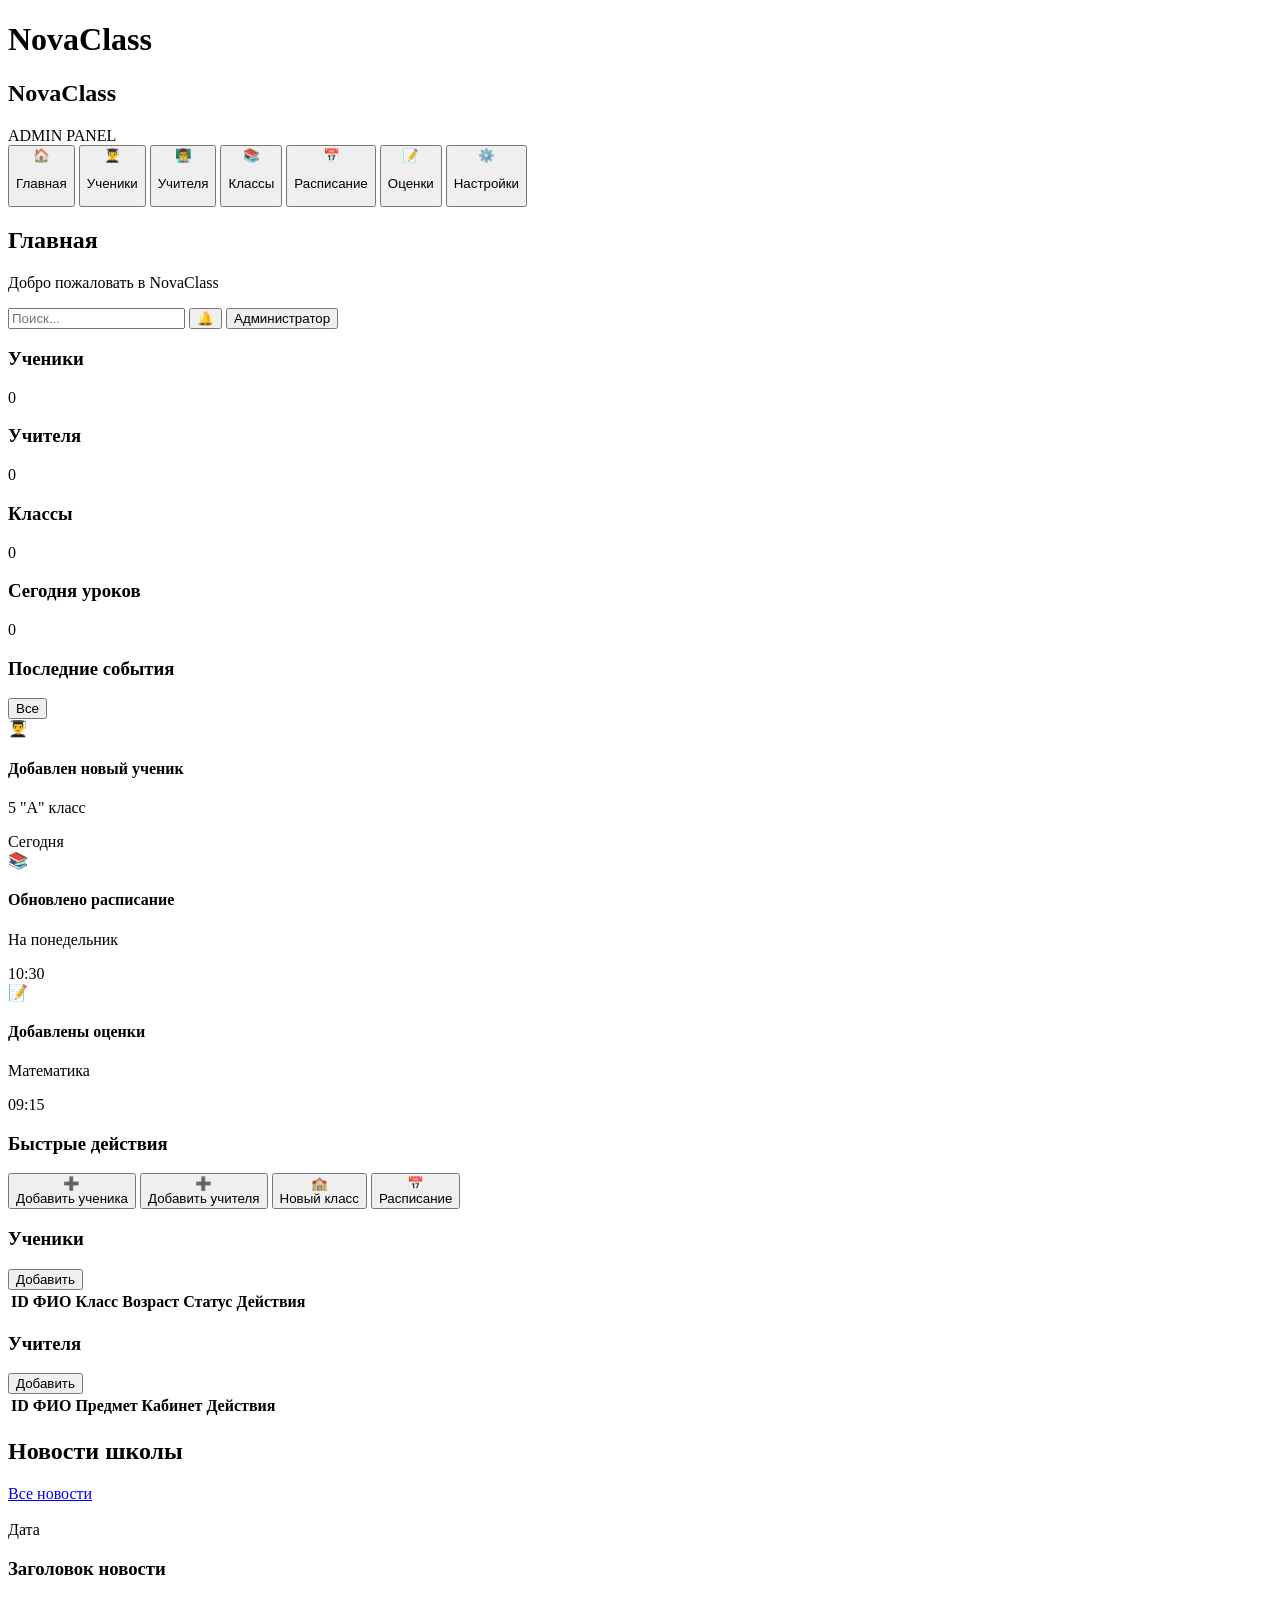
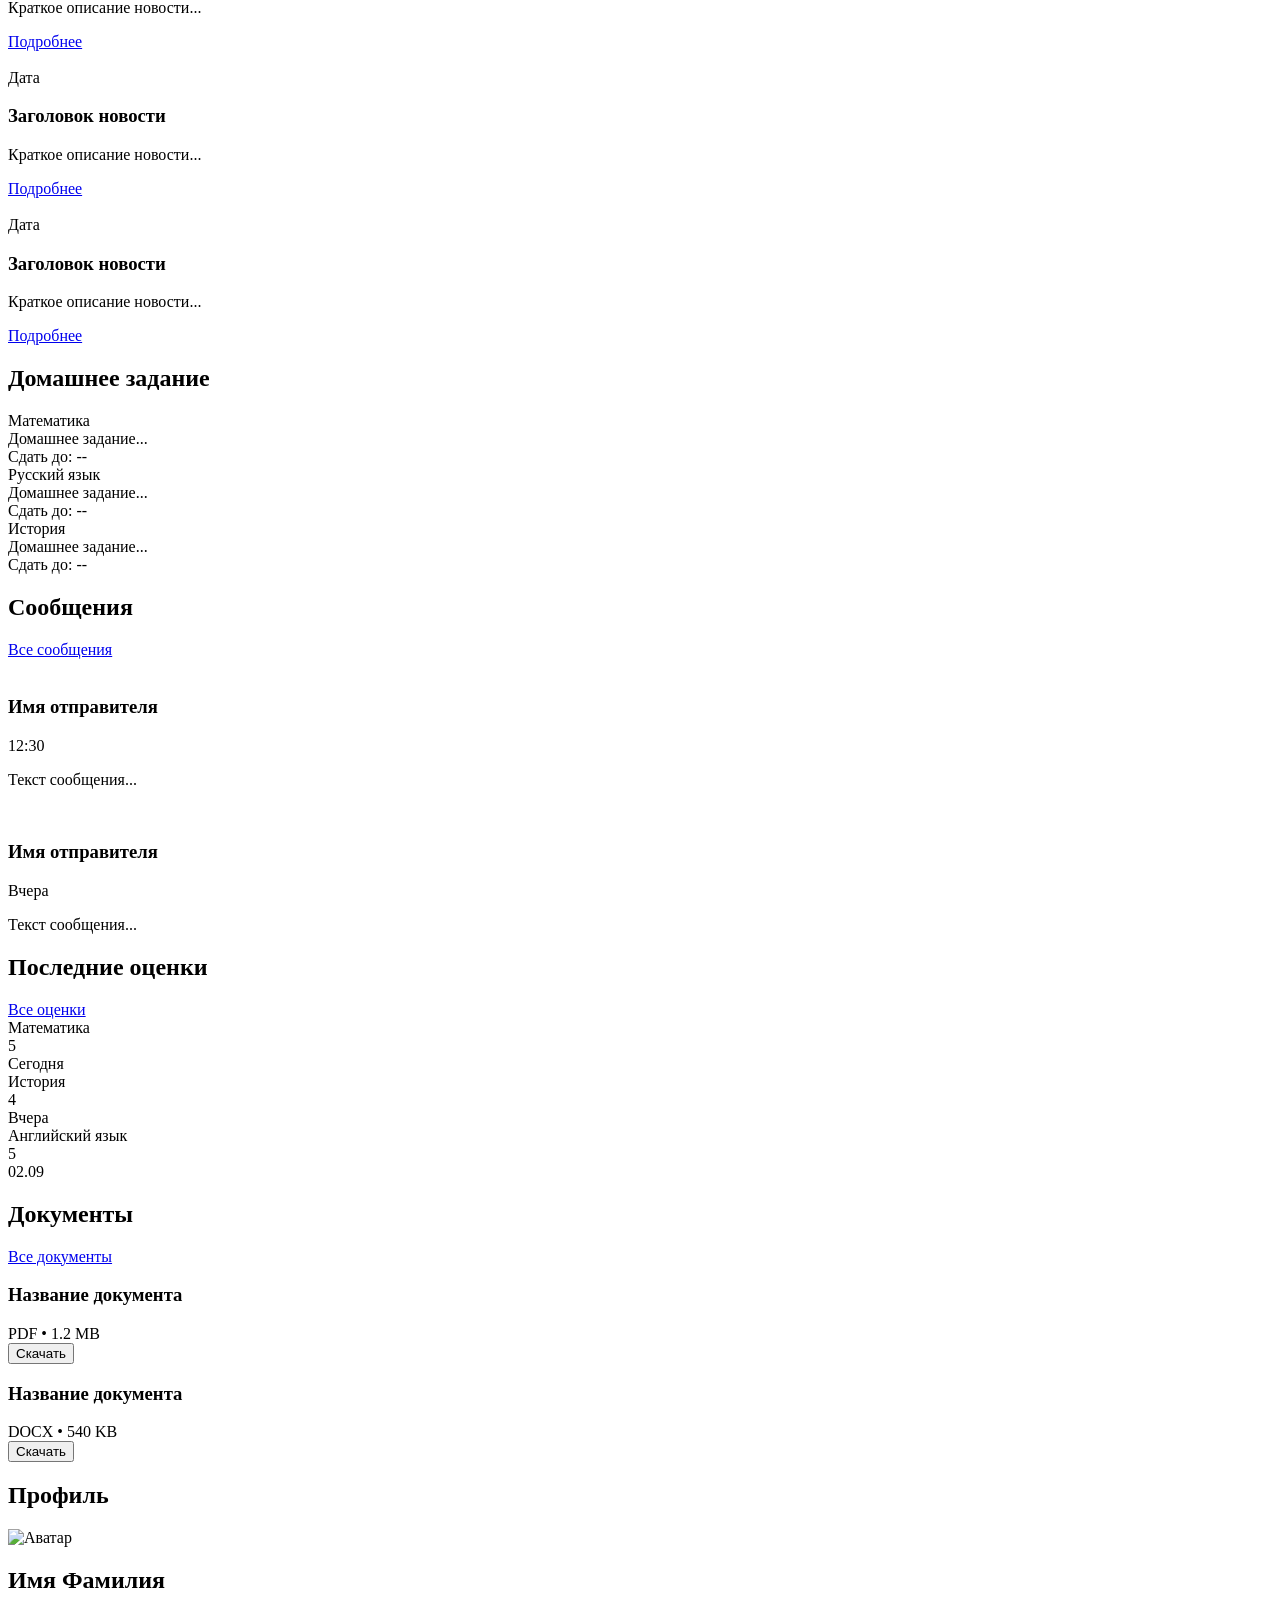
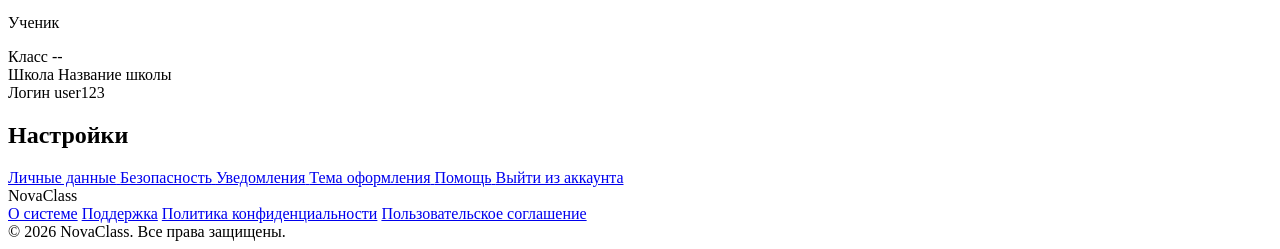
==== commit 885e04b6: "Update index.html" ====
--- a/admin/index.html
+++ b/admin/index.html
@@ -1,981 +1,701 @@
 <!DOCTYPE html>
 <html lang="ru">
 <head>
-<meta charset="UTF-8">
-<meta name="viewport" content="width=device-width, initial-scale=1.0">
-<title>NovaClass Admin</title>
-<link href="https://fonts.googleapis.com/css2?family=Inter:wght@300;400;500;600;700;800;900&display=swap" rel="stylesheet">
-<link rel="stylesheet" href="https://cdnjs.cloudflare.com/ajax/libs/font-awesome/6.5.1/css/all.min.css">
-<style>
-:root{--primary:#2563EB;--primary-dark:#1D4ED8;--primary-light:#3B82F6;--primary-lighter:#60A5FA;--primary-bg:#DBEAFE;--primary-surface:#EFF6FF;--page-bg:#F0F4FA;--card-bg:#FFFFFF;--text-primary:#111827;--text-secondary:#6B7280;--text-muted:#9CA3AF;--border:rgba(37,99,235,.07);--border-hover:rgba(37,99,235,.15);--shadow-sm:0 1px 8px rgba(37,99,235,.04);--shadow:0 8px 32px rgba(37,99,235,.07);--shadow-lg:0 20px 60px rgba(37,99,235,.1);--radius:18px;--sidebar-closed:76px;--sidebar-open:268px;--topbar-h:68px;--font:'Inter',-apple-system,BlinkMacSystemFont,sans-serif;--danger:#EF4444;--danger-bg:#FEF2F2;--success:#059669;--success-bg:#D1FAE5;--warning:#F59E0B;--warning-bg:#FEF3C7;--glass:rgba(255,255,255,.7);--glass-border:rgba(255,255,255,.5);--preview-accent:#2563EB;--preview-bg:#F0F4FA;--preview-radius:18px;--preview-shadow:0 8px 32px rgba(37,99,235,.07);--preview-font:'Inter',sans-serif;--preview-text:14px;--preview-card-bg:#FFFFFF}
-*,*::before,*::after{box-sizing:border-box;margin:0;padding:0}
-html{scroll-behavior:smooth}
-body{font-family:var(--font);background:var(--page-bg);color:var(--text-primary);min-height:100vh;overflow-x:hidden;-webkit-font-smoothing:antialiased}
-a{text-decoration:none;color:inherit}
-button{border:none;background:none;cursor:pointer;font-family:var(--font);color:inherit}
-input,select,textarea{font-family:var(--font);outline:none}
-::-webkit-scrollbar{width:5px}::-webkit-scrollbar-track{background:transparent}::-webkit-scrollbar-thumb{background:rgba(37,99,235,.1);border-radius:3px}
-
-.sidebar{position:fixed;left:0;top:0;width:var(--sidebar-closed);height:100vh;background:var(--card-bg);border-right:1px solid var(--border);z-index:100;transition:width .45s cubic-bezier(.4,0,.2,1);display:flex;flex-direction:column;overflow:hidden}
-.sidebar.open{width:var(--sidebar-open)}
-.sidebar-head{height:var(--topbar-h);display:flex;align-items:center;padding:0 18px;border-bottom:1px solid var(--border);flex-shrink:0;gap:12px;cursor:pointer;transition:background .3s}
-.sidebar-head:hover{background:var(--primary-surface)}
-.sidebar-logo{width:38px;height:38px;background:linear-gradient(135deg,var(--primary),var(--primary-light));border-radius:12px;display:flex;align-items:center;justify-content:center;color:#fff;font-weight:800;font-size:15px;flex-shrink:0;box-shadow:0 4px 12px rgba(37,99,235,.25);transition:transform .35s ease}
-.sidebar-head:hover .sidebar-logo{transform:scale(1.08) rotate(-2deg)}
-.sidebar-brand{font-weight:700;font-size:16px;white-space:nowrap;opacity:0;transition:opacity .35s ease .12s}
-.sidebar.open .sidebar-brand{opacity:1}
-.sidebar-nav{flex:1;padding:14px 10px;display:flex;flex-direction:column;gap:3px;overflow-y:auto;overflow-x:hidden}
-.nav-item{display:flex;align-items:center;gap:13px;padding:11px 13px;border-radius:14px;transition:all .3s cubic-bezier(.4,0,.2,1);cursor:pointer;white-space:nowrap;overflow:hidden;position:relative}
-.nav-item i{font-size:17px;width:22px;text-align:center;flex-shrink:0;color:var(--text-muted);transition:all .3s ease}
-.nav-item span{font-size:13px;font-weight:500;opacity:0;transition:opacity .25s ease .1s;color:var(--text-secondary)}
-.sidebar.open .nav-item span{opacity:1}
-.nav-item:hover{background:var(--primary-surface)}
-.nav-item:hover i{color:var(--primary);transform:scale(1.08)}
-.nav-item:hover span{color:var(--primary)}
-.nav-item.active{background:var(--primary);box-shadow:0 4px 18px rgba(37,99,235,.3)}
-.nav-item.active i{color:#fff}
-.nav-item.active span{color:#fff;opacity:1}
-
-.main-wrap{margin-left:var(--sidebar-closed);min-height:100vh;transition:margin-left .45s cubic-bezier(.4,0,.2,1)}
-.main-wrap.shifted{margin-left:var(--sidebar-open)}
-
-.topbar{height:var(--topbar-h);background:rgba(255,255,255,.8);backdrop-filter:blur(16px);-webkit-backdrop-filter:blur(16px);border-bottom:1px solid var(--border);display:flex;align-items:center;justify-content:space-between;padding:0 28px;position:sticky;top:0;z-index:50}
-.topbar-left{display:flex;align-items:center;gap:14px}
-.topbar-right{display:flex;align-items:center;gap:8px;position:relative}
-.burger{width:38px;height:38px;border-radius:12px;display:flex;align-items:center;justify-content:center;transition:all .25s ease;color:var(--text-secondary);font-size:16px}
-.burger:hover{background:var(--primary-surface);color:var(--primary)}
-.page-title{font-size:16px;font-weight:700}
-.lang-sw{display:flex;border-radius:10px;border:1px solid var(--border);overflow:hidden}
-.lang-sw button{padding:5px 11px;font-size:11px;font-weight:700;transition:all .25s;color:var(--text-muted);letter-spacing:.3px}
-.lang-sw button:hover{background:var(--primary-surface);color:var(--primary)}
-.lang-sw button.active{background:var(--primary);color:#fff}
-.btn-save{padding:8px 20px;border-radius:12px;background:var(--primary);color:#fff;font-size:13px;font-weight:600;transition:all .3s cubic-bezier(.4,0,.2,1);display:flex;align-items:center;gap:7px;box-shadow:0 4px 14px rgba(37,99,235,.25)}
-.btn-save:hover{transform:translateY(-1px);box-shadow:0 6px 20px rgba(37,99,235,.35)}
-.btn-save:active{transform:scale(.97)}
-.btn-save.saving{opacity:.7;pointer-events:none}
-.btn-profile{display:flex;align-items:center;gap:8px;padding:5px 12px 5px 5px;border-radius:12px;transition:all .3s;border:1px solid var(--border)}
-.btn-profile:hover{background:var(--primary-surface);border-color:var(--border-hover)}
-.avatar-sm{width:32px;height:32px;border-radius:10px;background:linear-gradient(135deg,var(--primary-light),var(--primary-dark));display:flex;align-items:center;justify-content:center;color:#fff;font-weight:700;font-size:12px}
-.prof-dd{position:absolute;top:calc(100% + 6px);right:0;width:200px;background:var(--card-bg);border:1px solid var(--border);border-radius:14px;box-shadow:var(--shadow-lg);opacity:0;visibility:hidden;transform:translateY(-6px) scale(.97);transition:all .3s cubic-bezier(.4,0,.2,1);z-index:60;overflow:hidden}
-.prof-dd.open{opacity:1;visibility:visible;transform:translateY(0) scale(1)}
-.prof-dd-item{display:flex;align-items:center;gap:9px;padding:10px 14px;font-size:13px;font-weight:500;color:var(--text-secondary);transition:all .2s;cursor:pointer}
-.prof-dd-item:hover{background:var(--primary-surface);color:var(--primary)}
-.prof-dd-item i{width:16px;text-align:center;font-size:13px}
-.prof-dd-item.danger{color:var(--danger)}
-.prof-dd-item.danger:hover{background:var(--danger-bg)}
-
-.content{padding:28px;min-height:calc(100vh - var(--topbar-h))}
-.section{display:none;opacity:0;transform:translateY(12px);transition:opacity .4s ease,transform .4s cubic-bezier(.4,0,.2,1)}
-.section.visible{display:block}
-.section.active{opacity:1;transform:translateY(0)}
-
-.stats-grid{display:grid;grid-template-columns:repeat(auto-fill,minmax(220px,1fr));gap:16px;margin-bottom:28px}
-.stat-card{background:var(--card-bg);border:1px solid var(--border);border-radius:var(--radius);padding:22px;box-shadow:var(--shadow-sm);transition:all .35s cubic-bezier(.4,0,.2,1);animation:fadeUp .5s cubic-bezier(.4,0,.2,1) both}
-.stat-card:hover{transform:translateY(-3px);box-shadow:var(--shadow);border-color:var(--border-hover)}
-@keyframes fadeUp{from{opacity:0;transform:translateY(20px)}to{opacity:1;transform:translateY(0)}}
-.stat-icon{width:44px;height:44px;border-radius:13px;display:flex;align-items:center;justify-content:center;font-size:18px;margin-bottom:14px}
-.stat-val{font-size:32px;font-weight:800;line-height:1;margin-bottom:4px}
-.stat-label{font-size:13px;color:var(--text-secondary);font-weight:500}
-
-.item-list{display:flex;flex-direction:column;gap:12px}
-.item-card{background:var(--card-bg);border:1px solid var(--border);border-radius:var(--radius);padding:18px 22px;box-shadow:var(--shadow-sm);transition:all .35s cubic-bezier(.4,0,.2,1);animation:fadeUp .5s cubic-bezier(.4,0,.2,1) both;display:flex;align-items:center;gap:16px}
-.item-card:hover{box-shadow:var(--shadow);border-color:var(--border-hover)}
-.item-num{width:40px;height:40px;border-radius:12px;background:var(--primary-surface);display:flex;align-items:center;justify-content:center;font-size:15px;font-weight:800;color:var(--primary);flex-shrink:0;transition:all .3s}
-.item-card:hover .item-num{background:var(--primary);color:#fff;transform:scale(1.06)}
-.item-info{flex:1;min-width:0}
-.item-name{font-size:14px;font-weight:700;margin-bottom:2px}
-.item-meta{font-size:12px;color:var(--text-muted);display:flex;gap:12px;flex-wrap:wrap}
-.item-meta span{display:flex;align-items:center;gap:4px}
-.item-actions{display:flex;gap:6px;flex-shrink:0}
-.act-btn{width:34px;height:34px;border-radius:10px;border:1px solid var(--border);display:flex;align-items:center;justify-content:center;font-size:13px;color:var(--text-muted);transition:all .25s}
-.act-btn:hover{background:var(--primary-surface);color:var(--primary);border-color:var(--primary-bg);transform:scale(1.08)}
-.act-btn.danger:hover{background:var(--danger-bg);color:var(--danger);border-color:var(--danger-bg)}
-.act-btn.move:hover{background:var(--warning-bg);color:var(--warning);border-color:var(--warning-bg)}
-
-.btn-add{display:inline-flex;align-items:center;gap:8px;padding:11px 24px;border-radius:14px;background:var(--primary);color:#fff;font-size:14px;font-weight:600;transition:all .3s cubic-bezier(.4,0,.2,1);box-shadow:0 4px 16px rgba(37,99,235,.25);margin-bottom:20px}
-.btn-add:hover{transform:translateY(-2px);box-shadow:0 8px 24px rgba(37,99,235,.35)}
-.btn-add:active{transform:scale(.97)}
-.btn-secondary{display:inline-flex;align-items:center;gap:8px;padding:11px 24px;border-radius:14px;background:var(--card-bg);color:var(--text-secondary);font-size:14px;font-weight:600;border:1px solid var(--border);transition:all .3s}
-.btn-secondary:hover{background:var(--primary-surface);color:var(--primary);border-color:var(--primary-bg)}
-.btn-secondary.active{background:var(--primary)!important;color:#fff!important;border-color:var(--primary)!important}
-
-.sec-header{display:flex;align-items:center;justify-content:space-between;margin-bottom:20px;flex-wrap:wrap;gap:12px}
-.sec-title{font-size:22px;font-weight:800;letter-spacing:-.2px}
-.search-box{display:flex;align-items:center;gap:8px;padding:9px 16px;border-radius:12px;border:1px solid var(--border);background:var(--card-bg);transition:all .25s;width:260px}
-.search-box:focus-within{border-color:var(--primary);box-shadow:0 0 0 3px rgba(37,99,235,.1)}
-.search-box i{color:var(--text-muted);font-size:14px}
-.search-box input{border:none;background:none;font-size:13px;font-weight:500;color:var(--text-primary);width:100%}
-
-.modal-ov{position:fixed;inset:0;background:rgba(17,24,39,.3);backdrop-filter:blur(6px);-webkit-backdrop-filter:blur(6px);z-index:200;opacity:0;visibility:hidden;transition:all .35s;display:flex;align-items:center;justify-content:center;padding:20px}
-.modal-ov.open{opacity:1;visibility:visible}
-.modal-box{background:var(--card-bg);border-radius:var(--radius);width:100%;max-width:520px;box-shadow:var(--shadow-lg);transform:translateY(16px) scale(.97);transition:all .4s cubic-bezier(.4,0,.2,1);overflow:hidden;max-height:85vh;overflow-y:auto}
-.modal-ov.open .modal-box{transform:translateY(0) scale(1)}
-.modal-head{padding:22px 26px 0;display:flex;align-items:center;justify-content:space-between}
-.modal-title{font-size:18px;font-weight:800}
-.modal-x{width:34px;height:34px;border-radius:10px;display:flex;align-items:center;justify-content:center;color:var(--text-muted);transition:all .25s;font-size:15px}
-.modal-x:hover{background:#F3F4F6;color:var(--text-primary);transform:rotate(90deg)}
-.modal-body{padding:20px 26px 26px}
-.form-group{margin-bottom:16px}
-.form-group:last-child{margin-bottom:0}
-.form-label{display:block;font-size:12px;font-weight:700;color:var(--text-secondary);margin-bottom:6px;text-transform:uppercase;letter-spacing:.5px}
-.form-input,.form-select,.form-textarea{width:100%;padding:11px 16px;border-radius:12px;border:1.5px solid var(--border);background:var(--card-bg);color:var(--text-primary);font-size:14px;font-weight:500;transition:all .25s}
-.form-input:focus,.form-select:focus,.form-textarea:focus{border-color:var(--primary);box-shadow:0 0 0 3px rgba(37,99,235,.1)}
-.form-textarea{min-height:80px;resize:vertical;line-height:1.6}
-.form-select{cursor:pointer;appearance:auto}
-.form-row{display:grid;grid-template-columns:1fr 1fr;gap:12px}
-.modal-foot{display:flex;gap:10px;justify-content:flex-end;padding:0 26px 22px}
-.btn-modal{padding:10px 22px;border-radius:12px;font-size:13px;font-weight:600;transition:all .25s}
-.btn-modal.primary{background:var(--primary);color:#fff;box-shadow:0 4px 12px rgba(37,99,235,.25)}
-.btn-modal.primary:hover{box-shadow:0 6px 18px rgba(37,99,235,.35);transform:translateY(-1px)}
-.btn-modal.ghost{background:#F3F4F6;color:var(--text-secondary)}
-.btn-modal.ghost:hover{background:var(--primary-surface);color:var(--primary)}
-
-.badge{display:inline-flex;align-items:center;padding:3px 10px;border-radius:20px;font-size:11px;font-weight:700}
-.badge-blue{background:var(--primary-bg);color:var(--primary)}
-.badge-green{background:#D1FAE5;color:#059669}
-.badge-yellow{background:#FEF3C7;color:#D97706}
-.badge-red{background:var(--danger-bg);color:var(--danger)}
-.badge-purple{background:#EDE9FE;color:#7C3AED}
-
-.design-grid{display:grid;grid-template-columns:1fr 1fr;gap:24px}
-.design-preview{background:var(--page-bg);border-radius:var(--radius);border:1px solid var(--border);padding:28px;min-height:320px;display:flex;flex-direction:column;gap:16px;transition:all .4s}
-.preview-header{padding:14px 18px;background:var(--preview-card-bg);border-radius:var(--preview-radius);box-shadow:var(--preview-shadow);display:flex;align-items:center;gap:10px;transition:all .4s}
-.preview-logo{width:32px;height:32px;border-radius:10px;background:var(--preview-accent);display:flex;align-items:center;justify-content:center;color:#fff;font-weight:800;font-size:13px;transition:all .4s}
-.preview-title{font-family:var(--preview-font);font-size:15px;font-weight:700;transition:all .3s}
-.preview-cards{display:grid;grid-template-columns:1fr 1fr;gap:10px}
-.preview-card{background:var(--preview-card-bg);border-radius:var(--preview-radius);box-shadow:var(--preview-shadow);padding:16px;transition:all .4s}
-.preview-card-line{height:10px;border-radius:5px;background:var(--primary-bg);opacity:.6;margin-bottom:8px;transition:all .4s}
-.preview-card-line:last-child{margin-bottom:0;width:70%}
-.preview-btn{padding:10px 20px;border-radius:var(--preview-radius);background:var(--preview-accent);color:#fff;font-family:var(--preview-font);font-size:var(--preview-text);font-weight:600;text-align:center;transition:all .4s}
-.design-controls{display:flex;flex-direction:column;gap:14px}
-
-.toggle-sw{width:46px;height:26px;border-radius:13px;background:#D1D5DB;position:relative;cursor:pointer;transition:background .3s;flex-shrink:0}
-.toggle-sw.on{background:var(--primary)}
-.toggle-sw::after{content:'';position:absolute;top:3px;left:3px;width:20px;height:20px;border-radius:10px;background:#fff;box-shadow:0 1px 4px rgba(0,0,0,.15);transition:transform .3s cubic-bezier(.4,0,.2,1)}
-.toggle-sw.on::after{transform:translateX(20px)}
-
-.toast-wrap{position:fixed;bottom:24px;right:24px;z-index:500;display:flex;flex-direction:column;gap:8px}
-.toast{background:var(--card-bg);border:1px solid var(--border);border-radius:14px;padding:13px 20px;box-shadow:var(--shadow-lg);font-size:13px;font-weight:500;display:flex;align-items:center;gap:9px;animation:toastIn .35s cubic-bezier(.4,0,.2,1) both;min-width:240px}
-.toast.out{animation:toastOut .3s ease both}
-@keyframes toastIn{from{opacity:0;transform:translateY(12px) scale(.97)}to{opacity:1;transform:translateY(0) scale(1)}}
-@keyframes toastOut{to{opacity:0;transform:translateY(8px) scale(.97)}}
-.toast-icon{font-size:16px}
-.toast-success .toast-icon{color:var(--success)}
-.toast-error .toast-icon{color:var(--danger)}
-.toast-info .toast-icon{color:var(--primary)}
-
-.empty-box{text-align:center;padding:50px 20px;color:var(--text-muted)}
-.empty-box i{font-size:40px;margin-bottom:14px;opacity:.4;display:block}
-.empty-box p{font-size:14px;font-weight:500}
-
-.sidebar-ov{position:fixed;inset:0;background:rgba(17,24,39,.25);backdrop-filter:blur(3px);z-index:90;opacity:0;pointer-events:none;transition:opacity .3s}
-.sidebar-ov.active{opacity:1;pointer-events:all}
-
-@media(max-width:1024px){.design-grid{grid-template-columns:1fr}.stats-grid{grid-template-columns:repeat(auto-fill,minmax(180px,1fr))}}
-@media(max-width:768px){.sidebar{width:var(--sidebar-open);transform:translateX(-100%);transition:transform .4s cubic-bezier(.4,0,.2,1)}.sidebar.open{transform:translateX(0)}.sidebar .sidebar-brand,.sidebar .nav-item span{opacity:1}.main-wrap{margin-left:0!important}.content{padding:20px 16px}.topbar{padding:0 16px}.search-box{width:180px}.form-row{grid-template-columns:1fr}.stats-grid{grid-template-columns:1fr 1fr}.sec-header{flex-direction:column;align-items:flex-start}.item-card{flex-wrap:wrap}.item-actions{width:100%;justify-content:flex-end;margin-top:8px}}
-@media(max-width:480px){.stats-grid{grid-template-columns:1fr}.lang-sw{display:none}.search-box{width:140px}}
-@media(prefers-reduced-motion:reduce){*,*::before,*::after{animation-duration:.01ms!important;transition-duration:.01ms!important}}
-</style>
+    <meta charset="UTF-8">
+    <meta name="viewport" content="width=device-width, initial-scale=1.0">
+    <title>NovaClass Admin</title>
+
+    <link rel="stylesheet" href="style.css">
 </head>
 <body>
 
-<div class="sidebar-ov" id="sidebarOv"></div>
-
-<aside class="sidebar" id="sidebar">
-    <div class="sidebar-head" id="sidebarHead">
-        <div class="sidebar-logo">N</div>
-        <div class="sidebar-brand">NovaClass</div>
+<div class="loader" id="loader">
+    <div class="loader-logo">
+        <h1>NovaClass</h1>
     </div>
-    <nav class="sidebar-nav" id="sidebarNav"></nav>
-</aside>
-
-<div class="main-wrap" id="mainWrap">
-    <header class="topbar">
-        <div class="topbar-left">
-            <button class="burger" id="burger" aria-label="Меню"><i class="fa-solid fa-bars"></i></button>
-            <span class="page-title" id="pageTitle">Главная</span>
+</div>
+
+<div class="app">
+
+    <aside class="sidebar">
+
+        <div class="logo">
+            <h1>NovaClass</h1>
+            <span>ADMIN PANEL</span>
         </div>
-        <div class="topbar-right">
-            <div class="lang-sw" id="langSw">
-                <button class="active" data-l="ru">RU</button>
-                <button data-l="en">EN</button>
+
+        <nav class="menu">
+
+            <button class="menu-item active">
+                <span>🏠</span>
+                <p>Главная</p>
+            </button>
+
+            <button class="menu-item">
+                <span>👨‍🎓</span>
+                <p>Ученики</p>
+            </button>
+
+            <button class="menu-item">
+                <span>👨‍🏫</span>
+                <p>Учителя</p>
+            </button>
+
+            <button class="menu-item">
+                <span>📚</span>
+                <p>Классы</p>
+            </button>
+
+            <button class="menu-item">
+                <span>📅</span>
+                <p>Расписание</p>
+            </button>
+
+            <button class="menu-item">
+                <span>📝</span>
+                <p>Оценки</p>
+            </button>
+
+            <button class="menu-item">
+                <span>⚙️</span>
+                <p>Настройки</p>
+            </button>
+
+        </nav>
+
+    </aside>
+
+    <main class="main">
+
+        <header class="header">
+
+            <div class="header-left">
+
+                <h2>Главная</h2>
+
+                <p>
+                    Добро пожаловать в NovaClass
+                </p>
+
             </div>
-            <button class="btn-save" id="btnSave" title="Сохранить"><i class="fa-solid fa-cloud-arrow-up"></i><span class="save-text">Сохранить</span></button>
-            <button class="btn-profile" id="btnProf"><div class="avatar-sm">A</div></button>
-            <div class="prof-dd" id="profDd">
-                <div class="prof-dd-item"><i class="fa-solid fa-user"></i><span>Администратор</span></div>
-                <div class="prof-dd-item danger"><i class="fa-solid fa-right-from-bracket"></i><span>Выйти</span></div>
+
+            <div class="header-right">
+
+                <input
+                    type="text"
+                    placeholder="Поиск..."
+                    id="search"
+                >
+
+                <button id="notification">
+                    🔔
+                </button>
+
+                <button id="profile">
+                    Администратор
+                </button>
+
             </div>
-        </div>
-    </header>
-    <main class="content" id="mainContent"></main>
-</div>
-
-<div class="modal-ov" id="modalOv"><div class="modal-box" id="modalBox"></div></div>
-<div class="toast-wrap" id="toastWrap"></div>
-
-<script>
-/* ============================================================
-   NovaClass Admin Panel — исправленная версия
-   ============================================================ */
-
-// === Данные приложения ===
-var DATA = {
-    schedule: [
-        {id:1,day:0,num:1,time:'08:30 – 09:15',name:'Литература',teacher:'Соколова Н. П.',room:'108'},
-        {id:2,day:0,num:2,time:'09:25 – 10:10',name:'История',teacher:'Морозов И. В.',room:'203'},
-        {id:3,day:0,num:3,time:'10:30 – 11:15',name:'География',teacher:'Белова О. С.',room:'115'},
-        {id:4,day:1,num:1,time:'08:30 – 09:15',name:'Русский язык',teacher:'Петрова С. В.',room:'105'},
-        {id:5,day:1,num:2,time:'09:25 – 10:10',name:'Алгебра',teacher:'Иванова Е. А.',room:'201'},
-        {id:6,day:2,num:1,time:'08:30 – 09:15',name:'Математика',teacher:'Иванова Е. А.',room:'201'},
-        {id:7,day:2,num:2,time:'09:25 – 10:10',name:'Физика',teacher:'Кузнецов Д. В.',room:'210'}
-    ],
-    homework: [
-        {id:1,subject:'Алгебра',desc:'Упражнения 245–250',date:'10.07.2025'},
-        {id:2,subject:'Физика',desc:'Задачи параграф 18',date:'11.07.2025'}
-    ],
-    diary: [
-        {id:1,date:'09.07.2025',subject:'Математика',hw:'Упр. 245–250',attendance:'присутствовал',comment:''}
-    ],
-    grades: [
-        {id:1,student:'МаксимТестер',subject:'Математика',grade:5,comment:'Отличная работа'}
-    ],
-    news: [
-        {id:1,title:'Начало летнего семестра',text:'С 1 июля начинается летний семестр.',date:'01.07.2025',pinned:true}
-    ],
-    users: [
-        {id:1,name:'МаксимТестер',login:'maksim37@nova.class',password:'maks37',class:'8А',avatar:'МТ'}
-    ],
-    design:{schoolName:'NovaClass',accentColor:'#2563EB',bgColor:'#F0F4FA',cardBg:'#FFFFFF',textSize:'14',radius:'18',shadowOpacity:'7',animSpeed:'0.4'},
-    settings:{projectName:'NovaClass',description:'Образовательная платформа',lang:'ru',dateFormat:'DD.MM.YYYY',timeFormat:'24h',notifications:true}
-};
-
-var DAYS = [
-    {ru:'Понедельник',en:'Monday'},
-    {ru:'Вторник',en:'Tuesday'},
-    {ru:'Среда',en:'Wednesday'},
-    {ru:'Четверг',en:'Thursday'},
-    {ru:'Пятница',en:'Friday'}
-];
-
-var NAV = [
-    {id:'home',icon:'fa-house',ru:'Главная',en:'Home'},
-    {id:'schedule',icon:'fa-calendar-days',ru:'Расписание',en:'Schedule'},
-    {id:'homework',icon:'fa-pen-to-square',ru:'Домашние задания',en:'Homework'},
-    {id:'diary',icon:'fa-book-open',ru:'Дневник',en:'Diary'},
-    {id:'grades',icon:'fa-chart-simple',ru:'Оценки',en:'Grades'},
-    {id:'news',icon:'fa-newspaper',ru:'Новости',en:'News'},
-    {id:'users',icon:'fa-users',ru:'Пользователи',en:'Users'},
-    {id:'design',icon:'fa-palette',ru:'Дизайн',en:'Design'},
-    {id:'settings',icon:'fa-gear',ru:'Настройки',en:'Settings'}
-];
-
-var curSection = 'home';
-var curLang = 'ru';
-var sidebarOpen = false;
-var nextId = 100;
-var scheduleFilterDay = 0;
-
-// === Построение навигации ===
-(function buildNav(){
-    var nav = document.getElementById('sidebarNav');
-    NAV.forEach(function(n){
-        var d = document.createElement('div');
-        d.className = 'nav-item' + (n.id === 'home' ? ' active' : '');
-        d.dataset.section = n.id;
-        d.tabIndex = 0;
-        d.setAttribute('role', 'button');
-        d.innerHTML = '<i class="fa-solid ' + n.icon + '"></i><span>' + n[curLang] + '</span>';
-        d.addEventListener('click', function(){ goSection(n.id); });
-        d.addEventListener('keydown', function(e){
-            if(e.key === 'Enter' || e.key === ' '){ e.preventDefault(); goSection(n.id); }
-        });
-        nav.appendChild(d);
-    });
-})();
-
-// === Переключение секций ===
-function goSection(id){
-    if(id === curSection) return;
-    document.querySelectorAll('.nav-item').forEach(function(n){ n.classList.remove('active'); });
-    var target = document.querySelector('.nav-item[data-section="' + id + '"]');
-    if(target) target.classList.add('active');
-    curSection = id;
-    document.getElementById('pageTitle').textContent = NAV.find(function(n){ return n.id === id; })[curLang];
-    renderSection(id);
-    if(window.innerWidth <= 768) closeSidebar();
-}
-
-// === Боковая панель ===
-document.getElementById('burger').addEventListener('click', toggleSidebar);
-document.getElementById('sidebarHead').addEventListener('click', toggleSidebar);
-document.getElementById('sidebarOv').addEventListener('click', closeSidebar);
-
-function toggleSidebar(){
-    sidebarOpen = !sidebarOpen;
-    if(window.innerWidth <= 768){
-        document.getElementById('sidebar').classList.toggle('open', sidebarOpen);
-        document.getElementById('sidebarOv').classList.toggle('active', sidebarOpen);
-    } else {
-        document.getElementById('sidebar').classList.toggle('open', sidebarOpen);
-        document.getElementById('mainWrap').classList.toggle('shifted', sidebarOpen);
-    }
-}
-
-function closeSidebar(){
-    sidebarOpen = false;
-    document.getElementById('sidebar').classList.remove('open');
-    document.getElementById('mainWrap').classList.remove('shifted');
-    document.getElementById('sidebarOv').classList.remove('active');
-}
-
-// === Профиль dropdown ===
-document.getElementById('btnProf').addEventListener('click', function(e){
-    e.stopPropagation();
-    document.getElementById('profDd').classList.toggle('open');
-});
-document.addEventListener('click', function(e){
-    if(!document.getElementById('profDd').contains(e.target)){
-        document.getElementById('profDd').classList.remove('open');
-    }
-});
-
-// === Переключатель языка ===
-document.getElementById('langSw').addEventListener('click', function(e){
-    var b = e.target.closest('button');
-    if(!b) return;
-    document.querySelectorAll('.lang-sw button').forEach(function(x){ x.classList.remove('active'); });
-    b.classList.add('active');
-    curLang = b.dataset.l;
-    // Обновляем тексты навигации
-    document.querySelectorAll('.nav-item').forEach(function(n){
-        var navItem = NAV.find(function(x){ return x.id === n.dataset.section; });
-        if(navItem) n.querySelector('span').textContent = navItem[curLang];
-    });
-    document.getElementById('pageTitle').textContent = NAV.find(function(n){ return n.id === curSection; })[curLang];
-    renderSection(curSection);
-});
-
-// === Кнопка «Сохранить» — запись в GitHub ===
-var GITHUB_TOKEN = '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';
-var OWNER = 'maksimsuhomlinov37-hue';
-var REPO = 'Nova.class';
-var BRANCH = 'main';
-var FILE_PATH = 'data.json';
-
-document.getElementById('btnSave').addEventListener('click', function(){
-    var btn = this;
-    btn.classList.add('saving');
-    btn.querySelector('.save-text').textContent = curLang === 'ru' ? 'Сохранение...' : 'Saving...';
-
-    var content = btoa(unescape(encodeURIComponent(JSON.stringify(DATA, null, 2))));
-    var url = 'https://api.github.com/repos/' + OWNER + '/' + REPO + '/contents/' + FILE_PATH;
-
-    // Сначала получаем SHA текущего файла
-    fetch(url + '?ref=' + BRANCH, {
-        headers: { 'Authorization': 'token ' + GITHUB_TOKEN, 'Accept': 'application/vnd.github.v3+json' }
-    })
-    .then(function(r){
-        if(!r.ok) throw new Error('Файл не найден, создаём новый');
-        return r.json();
-    })
-    .then(function(data){
-        return fetch(url, {
-            method: 'PUT',
-            headers: {
-                'Authorization': 'token ' + GITHUB_TOKEN,
-                'Accept': 'application/vnd.github.v3+json',
-                'Content-Type': 'application/json'
-            },
-            body: JSON.stringify({
-                message: 'Обновление данных — ' + new Date().toLocaleString('ru-RU'),
-                content: content,
-                sha: data.sha,
-                branch: BRANCH
-            })
-        });
-    })
-    .catch(function(){
-        // Если файл не существует — создаём
-        return fetch(url, {
-            method: 'PUT',
-            headers: {
-                'Authorization': 'token ' + GITHUB_TOKEN,
-                'Accept': 'application/vnd.github.v3+json',
-                'Content-Type': 'application/json'
-            },
-            body: JSON.stringify({
-                message: 'Создание data.json — ' + new Date().toLocaleString('ru-RU'),
-                content: content,
-                branch: BRANCH
-            })
-        });
-    })
-    .then(function(r){
-        if(!r.ok) throw new Error('Ошибка сохранения');
-        return r.json();
-    })
-    .then(function(){
-        toast('success', curLang === 'ru' ? 'Данные сохранены' : 'Data saved');
-    })
-    .catch(function(err){
-        toast('error', (curLang === 'ru' ? 'Ошибка: ' : 'Error: ') + err.message);
-    })
-    .finally(function(){
-        btn.classList.remove('saving');
-        btn.querySelector('.save-text').textContent = curLang === 'ru' ? 'Сохранить' : 'Save';
-    });
-});
-
-// === Рендер секций ===
-function renderSection(id){
-    var c = document.getElementById('mainContent');
-    c.innerHTML = '';
-    var sec = document.createElement('div');
-    sec.className = 'section visible';
-    var fn = {
-        home: renderHome,
-        schedule: renderSchedule,
-        homework: renderHomework,
-        diary: renderDiary,
-        grades: renderGrades,
-        news: renderNews,
-        users: renderUsers,
-        design: renderDesign,
-        settings: renderSettings
-    };
-    if(fn[id]) fn[id](sec);
-    c.appendChild(sec);
-    requestAnimationFrame(function(){ sec.classList.add('active'); });
-}
-
-// === ГЛАВНАЯ ===
-function renderHome(el){
-    var t = curLang === 'ru';
-    el.innerHTML = '<div class="stats-grid">' +
-        statCard('fa-users', 'var(--primary)', 'var(--primary-bg)', DATA.users.length, t ? 'Учеников' : 'Students') +
-        statCard('fa-book', 'var(--success)', '#D1FAE5', DATA.schedule.length, t ? 'Уроков в расписании' : 'Lessons') +
-        statCard('fa-pen-to-square', '#7C3AED', '#EDE9FE', DATA.homework.length, t ? 'Заданий' : 'Assignments') +
-        statCard('fa-newspaper', 'var(--warning)', '#FEF3C7', DATA.news.length, t ? 'Новостей' : 'News') +
-    '</div>';
-}
-
-function statCard(icon, color, bg, val, label){
-    return '<div class="stat-card"><div class="stat-icon" style="background:' + bg + ';color:' + color + '"><i class="fa-solid ' + icon + '"></i></div><div class="stat-val">' + val + '</div><div class="stat-label">' + label + '</div></div>';
-}
-
-// === РАСПИСАНИЕ ===
-function renderSchedule(el){
-    var t = curLang === 'ru';
-    var html = '<div class="sec-header"><h2 class="sec-title">' + (t ? 'Расписание' : 'Schedule') + '</h2><button class="btn-add" onclick="openScheduleModal()"><i class="fa-solid fa-plus"></i> ' + (t ? 'Добавить урок' : 'Add lesson') + '</button></div>';
-    html += '<div style="display:flex;gap:6px;margin-bottom:20px;flex-wrap:wrap">';
-    DAYS.forEach(function(d, i){
-        html += '<button class="btn-secondary day-filter' + (i === 0 ? ' active' : '') + '" onclick="filterScheduleDay(' + i + ',this)" style="padding:8px 16px;font-size:13px">' + d[curLang] + '</button>';
-    });
-    html += '</div>';
-    html += '<div class="item-list" id="scheduleList">';
-    DATA.schedule.filter(function(l){ return l.day === 0; }).sort(function(a,b){ return a.num - b.num; }).forEach(function(l, i){
-        html += scheduleCard(l, i);
-    });
-    html += '</div>';
-    el.innerHTML = html;
-}
-
-function scheduleCard(l, i){
-    return '<div class="item-card" data-id="' + l.id + '" style="animation-delay:' + (i * 0.04) + 's">' +
-        '<div class="item-num">' + l.num + '</div>' +
-        '<div class="item-info"><div class="item-name">' + l.name + '</div>' +
-        '<div class="item-meta"><span><i class="fa-regular fa-clock"></i> ' + l.time + '</span>' +
-        '<span><i class="fa-solid fa-user"></i> ' + l.teacher + '</span>' +
-        '<span><i class="fa-solid fa-location-dot"></i> ' + l.room + '</span></div></div>' +
-        '<div class="item-actions">' +
-        '<button class="act-btn move" onclick="moveLesson(' + l.id + ',-1)" title="Вверх"><i class="fa-solid fa-chevron-up"></i></button>' +
-        '<button class="act-btn move" onclick="moveLesson(' + l.id + ',1)" title="Вниз"><i class="fa-solid fa-chevron-down"></i></button>' +
-        '<button class="act-btn" onclick="openScheduleModal(' + l.id + ')" title="Изменить"><i class="fa-solid fa-pen"></i></button>' +
-        '<button class="act-btn danger" onclick="deleteItem(\'schedule\',' + l.id + ')" title="Удалить"><i class="fa-solid fa-trash"></i></button>' +
-        '</div></div>';
-}
-
-function filterScheduleDay(day, btn){
-    scheduleFilterDay = day;
-    document.querySelectorAll('.day-filter').forEach(function(b){ b.classList.remove('active'); });
-    btn.classList.add('active');
-    var list = document.getElementById('scheduleList');
-    var items = DATA.schedule.filter(function(l){ return l.day === day; }).sort(function(a,b){ return a.num - b.num; });
-    var t = curLang === 'ru';
-    list.innerHTML = items.length ? items.map(function(l, i){ return scheduleCard(l, i); }).join('') :
-        '<div class="empty-box"><i class="fa-solid fa-calendar-xmark"></i><p>' + (t ? 'Нет уроков' : 'No lessons') + '</p></div>';
-}
-
-function moveLesson(id, dir){
-    var items = DATA.schedule.filter(function(l){ return l.day === scheduleFilterDay; }).sort(function(a,b){ return a.num - b.num; });
-    var idx = items.findIndex(function(l){ return l.id === id; });
-    var target = idx + dir;
-    if(target < 0 || target >= items.length) return;
-    var tmpNum = items[idx].num;
-    items[idx].num = items[target].num;
-    items[target].num = tmpNum;
-    var activeBtn = document.querySelector('.day-filter.active');
-    filterScheduleDay(scheduleFilterDay, activeBtn);
-    toast('info', curLang === 'ru' ? 'Урок перемещён' : 'Lesson moved');
-}
-
-// === ДОМАШНИЕ ЗАДАНИЯ ===
-function renderHomework(el){
-    var t = curLang === 'ru';
-    var html = '<div class="sec-header"><h2 class="sec-title">' + (t ? 'Домашние задания' : 'Homework') + '</h2><button class="btn-add" onclick="openHwModal()"><i class="fa-solid fa-plus"></i> ' + (t ? 'Добавить' : 'Add') + '</button></div><div class="item-list">';
-    DATA.homework.forEach(function(h, i){
-        html += '<div class="item-card" style="animation-delay:' + (i * 0.04) + 's">' +
-            '<div class="item-num" style="background:#FEF3C7;color:#D97706"><i class="fa-solid fa-pen-to-square" style="font-size:14px"></i></div>' +
-            '<div class="item-info"><div class="item-name">' + h.subject + '</div>' +
-            '<div class="item-meta"><span><i class="fa-regular fa-calendar"></i> ' + h.date + '</span>' +
-            '<span style="max-width:300px;overflow:hidden;text-overflow:ellipsis;white-space:nowrap">' + h.desc + '</span></div></div>' +
-            '<div class="item-actions">' +
-            '<button class="act-btn" onclick="openHwModal(' + h.id + ')" title="Изменить"><i class="fa-solid fa-pen"></i></button>' +
-            '<button class="act-btn danger" onclick="deleteItem(\'homework\',' + h.id + ')" title="Удалить"><i class="fa-solid fa-trash"></i></button>' +
-            '</div></div>';
-    });
-    if(!DATA.homework.length) html += '<div class="empty-box"><i class="fa-solid fa-pen-to-square"></i><p>' + (t ? 'Нет заданий' : 'No assignments') + '</p></div>';
-    html += '</div>';
-    el.innerHTML = html;
-}
-
-// === ДНЕВНИК ===
-function renderDiary(el){
-    var t = curLang === 'ru';
-    var html = '<div class="sec-header"><h2 class="sec-title">' + (t ? 'Дневник' : 'Diary') + '</h2><button class="btn-add" onclick="openDiaryModal()"><i class="fa-solid fa-plus"></i> ' + (t ? 'Добавить' : 'Add') + '</button></div><div class="item-list">';
-    DATA.diary.forEach(function(d, i){
-        html += '<div class="item-card" style="animation-delay:' + (i * 0.04) + 's">' +
-            '<div class="item-num" style="background:#EDE9FE;color:#7C3AED"><i class="fa-solid fa-book-open" style="font-size:14px"></i></div>' +
-            '<div class="item-info"><div class="item-name">' + d.subject + '</div>' +
-            '<div class="item-meta"><span><i class="fa-regular fa-calendar"></i> ' + d.date + '</span>' +
-            '<span><i class="fa-solid fa-check-circle"></i> ' + d.attendance + '</span>' +
-            (d.comment ? '<span><i class="fa-solid fa-comment"></i> ' + d.comment + '</span>' : '') + '</div></div>' +
-            '<div class="item-actions">' +
-            '<button class="act-btn" onclick="openDiaryModal(' + d.id + ')" title="Изменить"><i class="fa-solid fa-pen"></i></button>' +
-            '<button class="act-btn danger" onclick="deleteItem(\'diary\',' + d.id + ')" title="Удалить"><i class="fa-solid fa-trash"></i></button>' +
-            '</div></div>';
-    });
-    if(!DATA.diary.length) html += '<div class="empty-box"><i class="fa-solid fa-book-open"></i><p>' + (t ? 'Нет записей' : 'No entries') + '</p></div>';
-    html += '</div>';
-    el.innerHTML = html;
-}
-
-// === ОЦЕНКИ ===
-function renderGrades(el){
-    var t = curLang === 'ru';
-    var html = '<div class="sec-header"><h2 class="sec-title">' + (t ? 'Оценки' : 'Grades') + '</h2><button class="btn-add" onclick="openGradeModal()"><i class="fa-solid fa-plus"></i> ' + (t ? 'Добавить' : 'Add') + '</button></div><div class="item-list">';
-    DATA.grades.forEach(function(g, i){
-        var gc = g.grade >= 5 ? 'var(--primary)' : g.grade >= 4 ? 'var(--primary-light)' : '#F59E0B';
-        var bgc = g.grade >= 5 ? 'var(--primary-bg)' : g.grade >= 4 ? 'var(--primary-bg)' : '#FEF3C7';
-        html += '<div class="item-card" style="animation-delay:' + (i * 0.04) + 's">' +
-            '<div class="item-num" style="background:' + bgc + ';color:' + gc + '">' + g.grade + '</div>' +
-            '<div class="item-info"><div class="item-name">' + g.student + ' — ' + g.subject + '</div>' +
-            '<div class="item-meta">' + (g.comment ? '<span><i class="fa-solid fa-comment"></i> ' + g.comment + '</span>' : '') + '</div></div>' +
-            '<div class="item-actions">' +
-            '<button class="act-btn" onclick="openGradeModal(' + g.id + ')" title="Изменить"><i class="fa-solid fa-pen"></i></button>' +
-            '<button class="act-btn danger" onclick="deleteItem(\'grades\',' + g.id + ')" title="Удалить"><i class="fa-solid fa-trash"></i></button>' +
-            '</div></div>';
-    });
-    if(!DATA.grades.length) html += '<div class="empty-box"><i class="fa-solid fa-chart-simple"></i><p>' + (t ? 'Нет оценок' : 'No grades') + '</p></div>';
-    html += '</div>';
-    el.innerHTML = html;
-}
-
-// === НОВОСТИ ===
-function renderNews(el){
-    var t = curLang === 'ru';
-    var html = '<div class="sec-header"><h2 class="sec-title">' + (t ? 'Новости' : 'News') + '</h2><button class="btn-add" onclick="openNewsModal()"><i class="fa-solid fa-plus"></i> ' + (t ? 'Добавить' : 'Add') + '</button></div><div class="item-list">';
-    DATA.news.forEach(function(n, i){
-        html += '<div class="item-card" style="animation-delay:' + (i * 0.04) + 's">' +
-            '<div class="item-num" style="background:#FEF3C7;color:#D97706"><i class="fa-solid fa-newspaper" style="font-size:14px"></i></div>' +
-            '<div class="item-info"><div class="item-name">' + n.title +
-            (n.pinned ? ' <span class="badge badge-yellow" style="font-size:9px;vertical-align:middle;margin-left:6px"><i class="fa-solid fa-thumbtack"></i></span>' : '') +
-            '</div><div class="item-meta"><span><i class="fa-regular fa-calendar"></i> ' + n.date + '</span>' +
-            '<span style="max-width:280px;overflow:hidden;text-overflow:ellipsis;white-space:nowrap">' + n.text + '</span></div></div>' +
-            '<div class="item-actions">' +
-            '<button class="act-btn" onclick="openNewsModal(' + n.id + ')" title="Изменить"><i class="fa-solid fa-pen"></i></button>' +
-            '<button class="act-btn danger" onclick="deleteItem(\'news\',' + n.id + ')" title="Удалить"><i class="fa-solid fa-trash"></i></button>' +
-            '</div></div>';
-    });
-    if(!DATA.news.length) html += '<div class="empty-box"><i class="fa-solid fa-newspaper"></i><p>' + (t ? 'Нет новостей' : 'No news') + '</p></div>';
-    html += '</div>';
-    el.innerHTML = html;
-}
-
-// === ПОЛЬЗОВАТЕЛИ ===
-function renderUsers(el){
-    var t = curLang === 'ru';
-    var html = '<div class="sec-header"><div style="display:flex;align-items:center;gap:12px;flex-wrap:wrap"><h2 class="sec-title">' + (t ? 'Пользователи' : 'Users') + '</h2>' +
-        '<div class="search-box"><i class="fa-solid fa-search"></i><input placeholder="' + (t ? 'Поиск...' : 'Search...') + '" oninput="filterUsers(this.value)"></div></div>' +
-        '<button class="btn-add" onclick="openUserModal()"><i class="fa-solid fa-plus"></i> ' + (t ? 'Добавить' : 'Add') + '</button></div>';
-    html += '<div class="item-list" id="userList">';
-    DATA.users.forEach(function(u, i){
-        html += '<div class="item-card user-card" data-search="' + (u.name + ' ' + u.login + ' ' + u.class).toLowerCase() + '" style="animation-delay:' + (i * 0.04) + 's">' +
-            '<div class="item-num" style="background:var(--primary-bg);color:var(--primary);font-size:13px;font-weight:700">' + u.avatar + '</div>' +
-            '<div class="item-info"><div class="item-name">' + u.name + '</div>' +
-            '<div class="item-meta"><span><i class="fa-solid fa-envelope"></i> ' + u.login + '</span>' +
-            '<span class="badge badge-blue">' + u.class + '</span></div></div>' +
-            '<div class="item-actions">' +
-            '<button class="act-btn" onclick="openUserModal(' + u.id + ')" title="Изменить"><i class="fa-solid fa-pen"></i></button>' +
-            '<button class="act-btn danger" onclick="deleteItem(\'users\',' + u.id + ')" title="Удалить"><i class="fa-solid fa-trash"></i></button>' +
-            '</div></div>';
-    });
-    html += '</div>';
-    el.innerHTML = html;
-}
-
-function filterUsers(q){
-    q = q.toLowerCase();
-    document.querySelectorAll('.user-card').forEach(function(c){
-        c.style.display = c.dataset.search.indexOf(q) > -1 ? '' : 'none';
-    });
-}
-
-// === ДИЗАЙН ===
-function renderDesign(el){
-    var d = DATA.design;
-    var t = curLang === 'ru';
-    el.innerHTML = '<div class="design-grid"><div><h3 style="font-size:15px;font-weight:700;margin-bottom:16px">' + (t ? 'Предварительный просмотр' : 'Preview') + '</h3>' +
-        '<div class="design-preview" id="designPreview">' +
-        '<div class="preview-header"><div class="preview-logo">N</div><div class="preview-title">' + d.schoolName + '</div></div>' +
-        '<div class="preview-cards"><div class="preview-card"><div class="preview-card-line"></div><div class="preview-card-line"></div></div>' +
-        '<div class="preview-card"><div class="preview-card-line"></div></div></div>' +
-        '<div class="preview-btn">' + (t ? 'Войти' : 'Sign in') + '</div></div></div>' +
-        '<div><h3 style="font-size:15px;font-weight:700;margin-bottom:16px">' + (t ? 'Настройки' : 'Settings') + '</h3><div class="design-controls">' +
-        fg(t ? 'Название школы' : 'School name', '<input class="form-input" value="' + d.schoolName + '" oninput="updateDesign(\'schoolName\',this.value)">') +
-        fg(t ? 'Основной цвет' : 'Accent color', '<input type="color" class="form-input" value="' + d.accentColor + '" style="height:44px;padding:4px;cursor:pointer" oninput="updateDesign(\'accentColor\',this.value)">') +
-        fg(t ? 'Фон' : 'Background', '<input type="color" class="form-input" value="' + d.bgColor + '" style="height:44px;padding:4px;cursor:pointer" oninput="updateDesign(\'bgColor\',this.value)">') +
-        fg(t ? 'Фон карточек' : 'Card background', '<input type="color" class="form-input" value="' + d.cardBg + '" style="height:44px;padding:4px;cursor:pointer" oninput="updateDesign(\'cardBg\',this.value)">') +
-        fg(t ? 'Размер текста' : 'Text size', '<input type="range" min="12" max="20" value="' + d.textSize + '" oninput="updateDesign(\'textSize\',this.value);this.nextElementSibling.textContent=this.value+\'px\'" style="width:100%;accent-color:var(--primary)"><span style="font-size:12px;color:var(--text-muted)">' + d.textSize + 'px</span>') +
-        fg(t ? 'Скругления' : 'Border radius', '<input type="range" min="0" max="30" value="' + d.radius + '" oninput="updateDesign(\'radius\',this.value);this.nextElementSibling.textContent=this.value+\'px\'" style="width:100%;accent-color:var(--primary)"><span style="font-size:12px;color:var(--text-muted)">' + d.radius + 'px</span>') +
-        fg(t ? 'Тень' : 'Shadow opacity', '<input type="range" min="0" max="20" value="' + d.shadowOpacity + '" oninput="updateDesign(\'shadowOpacity\',this.value);this.nextElementSibling.textContent=this.value" style="width:100%;accent-color:var(--primary)"><span style="font-size:12px;color:var(--text-muted)">' + d.shadowOpacity + '</span>') +
-        '</div></div></div>';
-    updateDesignPreview();
-}
-
-function fg(label, input){
-    return '<div class="form-group"><label class="form-label">' + label + '</label>' + input + '</div>';
-}
-
-function updateDesign(key, val){
-    DATA.design[key] = val;
-    updateDesignPreview();
-}
-
-function updateDesignPreview(){
-    var d = DATA.design;
-    var p = document.getElementById('designPreview');
-    if(!p) return;
-    p.style.background = d.bgColor;
-    p.style.setProperty('--preview-accent', d.accentColor);
-    p.style.setProperty('--preview-bg', d.bgColor);
-    p.style.setProperty('--preview-card-bg', d.cardBg);
-    p.style.setProperty('--preview-radius', d.radius + 'px');
-    p.style.setProperty('--preview-shadow', '0 8px 32px rgba(0,0,0,.' + (d.shadowOpacity * 0.03).toFixed(3) + ')');
-    p.style.setProperty('--preview-font', "var(--font)");
-    p.style.setProperty('--preview-text', d.textSize + 'px');
-    // Обновляем линии скелетона под акцентный цвет
-    var lines = p.querySelectorAll('.preview-card-line');
-    lines.forEach(function(line){
-        line.style.background = d.accentColor + '22';
-    });
-}
-
-// === НАСТРОЙКИ ===
-function renderSettings(el){
-    var s = DATA.settings;
-    var t = curLang === 'ru';
-    el.innerHTML = '<div style="max-width:600px"><div style="background:var(--card-bg);border:1px solid var(--border);border-radius:var(--radius);padding:28px;box-shadow:var(--shadow-sm)">' +
-        fg(t ? 'Название проекта' : 'Project name', '<input class="form-input" value="' + s.projectName + '" oninput="DATA.settings.projectName=this.value">') +
-        fg(t ? 'Описание' : 'Description', '<textarea class="form-textarea" oninput="DATA.settings.description=this.value">' + s.description + '</textarea>') +
-        fg(t ? 'Язык' : 'Language', '<select class="form-select" onchange="DATA.settings.lang=this.value"><option value="ru"' + (s.lang === 'ru' ? ' selected' : '') + '>Русский</option><option value="en"' + (s.lang === 'en' ? ' selected' : '') + '>English</option><option value="kz"' + (s.lang === 'kz' ? ' selected' : '') + '>Қазақша</option></select>') +
-        fg(t ? 'Формат даты' : 'Date format', '<select class="form-select" onchange="DATA.settings.dateFormat=this.value"><option value="DD.MM.YYYY"' + (s.dateFormat === 'DD.MM.YYYY' ? ' selected' : '') + '>DD.MM.YYYY</option><option value="MM/DD/YYYY"' + (s.dateFormat === 'MM/DD/YYYY' ? ' selected' : '') + '>MM/DD/YYYY</option><option value="YYYY-MM-DD"' + (s.dateFormat === 'YYYY-MM-DD' ? ' selected' : '') + '>YYYY-MM-DD</option></select>') +
-        fg(t ? 'Формат времени' : 'Time format', '<select class="form-select" onchange="DATA.settings.timeFormat=this.value"><option value="24h"' + (s.timeFormat === '24h' ? ' selected' : '') + '>24 часа</option><option value="12h"' + (s.timeFormat === '12h' ? ' selected' : '') + '>12 часов</option></select>') +
-        '<div class="form-group" style="display:flex;align-items:center;justify-content:space-between"><label class="form-label" style="margin:0">' + (t ? 'Уведомления' : 'Notifications') + '</label>' +
-        '<div class="toggle-sw' + (s.notifications ? ' on' : '') + '" onclick="this.classList.toggle(\'on\');DATA.settings.notifications=this.classList.contains(\'on\')"></div></div>' +
-    '</div></div>';
-}
-
-// === УДАЛЕНИЕ ===
-function deleteItem(collection, id){
-    var t = curLang === 'ru';
-    DATA[collection] = DATA[collection].filter(function(x){ return x.id !== id; });
-    renderSection(curSection);
-    toast('success', t ? 'Удалено' : 'Deleted');
-}
-
-// === МОДАЛКИ ===
-function openModal(html){
-    document.getElementById('modalBox').innerHTML = html;
-    document.getElementById('modalOv').classList.add('open');
-}
-
-function closeModal(){
-    document.getElementById('modalOv').classList.remove('open');
-}
-
-document.getElementById('modalOv').addEventListener('click', function(e){
-    if(e.target === this) closeModal();
-});
-document.addEventListener('keydown', function(e){
-    if(e.key === 'Escape') closeModal();
-});
-
-function modalHead(title){
-    return '<div class="modal-head"><div class="modal-title">' + title + '</div><button class="modal-x" onclick="closeModal()"><i class="fa-solid fa-xmark"></i></button></div>';
-}
-
-function modalFoot(saveFn){
-    var t = curLang === 'ru';
-    return '<div class="modal-foot"><button class="btn-modal ghost" onclick="closeModal()">' + (t ? 'Отмена' : 'Cancel') + '</button><button class="btn-modal primary" onclick="' + saveFn + '">' + (t ? 'Сохранить' : 'Save') + '</button></div>';
-}
-
-// === Модалка: Расписание ===
-function openScheduleModal(id){
-    var t = curLang === 'ru';
-    var l = id ? DATA.schedule.find(function(x){ return x.id === id; }) :
-        { day: scheduleFilterDay, num: DATA.schedule.filter(function(x){ return x.day === scheduleFilterDay; }).length + 1, time: '', name: '', teacher: '', room: '' };
-    openModal(modalHead(id ? (t ? 'Изменить урок' : 'Edit lesson') : (t ? 'Добавить урок' : 'Add lesson')) +
-        '<div class="modal-body">' +
-        fg(t ? 'День недели' : 'Day', '<select class="form-select" id="mDay">' + DAYS.map(function(d, i){ return '<option value="' + i + '"' + (l.day === i ? ' selected' : '') + '>' + d[curLang] + '</option>'; }).join('') + '</select>') +
-        fg(t ? 'Номер урока' : 'Lesson #', '<input class="form-input" type="number" id="mNum" value="' + l.num + '" min="1" max="10">') +
-        fg(t ? 'Время' : 'Time', '<input class="form-input" id="mTime" value="' + l.time + '" placeholder="08:30 – 09:15">') +
-        fg(t ? 'Предмет' : 'Subject', '<input class="form-input" id="mName" value="' + l.name + '">') +
-        fg(t ? 'Учитель' : 'Teacher', '<input class="form-input" id="mTeacher" value="' + l.teacher + '">') +
-        fg(t ? 'Кабинет' : 'Room', '<input class="form-input" id="mRoom" value="' + l.room + '">') +
-        '</div>' + modalFoot('saveSchedule(' + id + ')'));
-}
-
-function saveSchedule(id){
-    var t = curLang === 'ru';
-    var obj = {
-        day: +document.getElementById('mDay').value,
-        num: +document.getElementById('mNum').value,
-        time: document.getElementById('mTime').value,
-        name: document.getElementById('mName').value,
-        teacher: document.getElementById('mTeacher').value,
-        room: document.getElementById('mRoom').value
-    };
-    if(!obj.name || !obj.time){ toast('error', t ? 'Заполните все поля' : 'Fill all fields'); return; }
-    if(id){
-        var l = DATA.schedule.find(function(x){ return x.id === id; });
-        if(l) Object.assign(l, obj);
-    } else {
-        obj.id = ++nextId;
-        DATA.schedule.push(obj);
-    }
-    closeModal();
-    renderSection('schedule');
-    toast('success', t ? 'Сохранено' : 'Saved');
-}
-
-// === Модалка: ДЗ ===
-function openHwModal(id){
-    var t = curLang === 'ru';
-    var h = id ? DATA.homework.find(function(x){ return x.id === id; }) : { subject: '', desc: '', date: '' };
-    openModal(modalHead(id ? (t ? 'Изменить задание' : 'Edit assignment') : (t ? 'Добавить задание' : 'Add assignment')) +
-        '<div class="modal-body">' +
-        fg(t ? 'Предмет' : 'Subject', '<input class="form-input" id="mSubject" value="' + h.subject + '">') +
-        fg(t ? 'Описание' : 'Description', '<textarea class="form-textarea" id="mDesc">' + h.desc + '</textarea>') +
-        fg(t ? 'Дата' : 'Date', '<input class="form-input" id="mDate" value="' + h.date + '" placeholder="DD.MM.YYYY">') +
-        '<div class="form-group"><label class="form-label">' + (t ? 'Файл' : 'File') + '</label>' +
-        '<button class="btn-secondary" style="font-size:13px" onclick="toast(\'info\',\'' + (t ? 'Файл выбран' : 'File selected') + '\')"><i class="fa-solid fa-paperclip"></i> ' + (t ? 'Прикрепить файл' : 'Attach file') + '</button></div>' +
-        '</div>' + modalFoot('saveHw(' + id + ')'));
-}
-
-function saveHw(id){
-    var t = curLang === 'ru';
-    var obj = {
-        subject: document.getElementById('mSubject').value,
-        desc: document.getElementById('mDesc').value,
-        date: document.getElementById('mDate').value
-    };
-    if(!obj.subject || !obj.date){ toast('error', t ? 'Заполните все поля' : 'Fill all fields'); return; }
-    if(id){
-        var h = DATA.homework.find(function(x){ return x.id === id; });
-        if(h) Object.assign(h, obj);
-    } else {
-        obj.id = ++nextId;
-        DATA.homework.push(obj);
-    }
-    closeModal();
-    renderSection('homework');
-    toast('success', t ? 'Сохранено' : 'Saved');
-}
-
-// === Модалка: Дневник ===
-function openDiaryModal(id){
-    var t = curLang === 'ru';
-    var d = id ? DATA.diary.find(function(x){ return x.id === id; }) :
-        { date: '', subject: '', hw: '', attendance: t ? 'присутствовал' : 'present', comment: '' };
-    openModal(modalHead(id ? (t ? 'Изменить запись' : 'Edit entry') : (t ? 'Добавить запись' : 'Add entry')) +
-        '<div class="modal-body">' +
-        fg(t ? 'Дата' : 'Date', '<input class="form-input" id="mDate" value="' + d.date + '" placeholder="DD.MM.YYYY">') +
-        fg(t ? 'Предмет' : 'Subject', '<input class="form-input" id="mSubject" value="' + d.subject + '">') +
-        fg(t ? 'Домашнее задание' : 'Homework', '<input class="form-input" id="mHw" value="' + d.hw + '">') +
-        fg(t ? 'Посещаемость' : 'Attendance', '<input class="form-input" id="mAttend" value="' + d.attendance + '">') +
-        fg(t ? 'Комментарий' : 'Comment', '<input class="form-input" id="mComment" value="' + d.comment + '" placeholder="' + (t ? 'Необязательно' : 'Optional') + '">') +
-        '</div>' + modalFoot('saveDiary(' + id + ')'));
-}
-
-function saveDiary(id){
-    var t = curLang === 'ru';
-    var obj = {
-        date: document.getElementById('mDate').value,
-        subject: document.getElementById('mSubject').value,
-        hw: document.getElementById('mHw').value,
-        attendance: document.getElementById('mAttend').value,
-        comment: document.getElementById('mComment').value
-    };
-    if(!obj.subject || !obj.date){ toast('error', t ? 'Заполните все поля' : 'Fill all fields'); return; }
-    if(id){
-        var d = DATA.diary.find(function(x){ return x.id === id; });
-        if(d) Object.assign(d, obj);
-    } else {
-        obj.id = ++nextId;
-        DATA.diary.push(obj);
-    }
-    closeModal();
-    renderSection('diary');
-    toast('success', t ? 'Сохранено' : 'Saved');
-}
-
-// === Модалка: Оценки (ИСПРАВЛЕНА — была обрезана) ===
-function openGradeModal(id){
-    var t = curLang === 'ru';
-    var g = id ? DATA.grades.find(function(x){ return x.id === id; }) : { student: '', subject: '', grade: 5, comment: '' };
-    openModal(modalHead(id ? (t ? 'Изменить оценку' : 'Edit grade') : (t ? 'Добавить оценку' : 'Add grade')) +
-        '<div class="modal-body">' +
-        fg(t ? 'Ученик' : 'Student', '<input class="form-input" id="mStudent" value="' + g.student + '">') +
-        fg(t ? 'Предмет' : 'Subject', '<input class="form-input" id="mSubject" value="' + g.subject + '">') +
-        fg(t ? 'Оценка' : 'Grade', '<select class="form-select" id="mGrade">' +
-            '<option value="5"' + (g.grade === 5 ? ' selected' : '') + '>5</option>' +
-            '<option value="4"' + (g.grade === 4 ? ' selected' : '') + '>4</option>' +
-            '<option value="3"' + (g.grade === 3 ? ' selected' : '') + '>3</option>' +
-            '<option value="2"' + (g.grade === 2 ? ' selected' : '') + '>2</option></select>') +
-        fg(t ? 'Комментарий' : 'Comment', '<input class="form-input" id="mComment" value="' + g.comment + '" placeholder="' + (t ? 'Необязательно' : 'Optional') + '">') +
-        '</div>' + modalFoot('saveGrade(' + id + ')'));
-}
-
-function saveGrade(id){
-    var t = curLang === 'ru';
-    var obj = {
-        student: document.getElementById('mStudent').value,
-        subject: document.getElementById('mSubject').value,
-        grade: +document.getElementById('mGrade').value,
-        comment: document.getElementById('mComment').value
-    };
-    if(!obj.student || !obj.subject){ toast('error', t ? 'Заполните все поля' : 'Fill all fields'); return; }
-    if(id){
-        var g = DATA.grades.find(function(x){ return x.id === id; });
-        if(g) Object.assign(g, obj);
-    } else {
-        obj.id = ++nextId;
-        DATA.grades.push(obj);
-    }
-    closeModal();
-    renderSection('grades');
-    toast('success', t ? 'Сохранено' : 'Saved');
-}
-
-// === Модалка: Новости (ДОБАВЛЕНА — отсутствовала) ===
-function openNewsModal(id){
-    var t = curLang === 'ru';
-    var n = id ? DATA.news.find(function(x){ return x.id === id; }) : { title: '', text: '', date: '', pinned: false };
-    openModal(modalHead(id ? (t ? 'Изменить новость' : 'Edit news') : (t ? 'Добавить новость' : 'Add news')) +
-        '<div class="modal-body">' +
-        fg(t ? 'Заголовок' : 'Title', '<input class="form-input" id="mTitle" value="' + n.title + '">') +
-        fg(t ? 'Текст' : 'Text', '<textarea class="form-textarea" id="mText">' + n.text + '</textarea>') +
-        fg(t ? 'Дата' : 'Date', '<input class="form-input" id="mDate" value="' + n.date + '" placeholder="DD.MM.YYYY">') +
-        '<div class="form-group" style="display:flex;align-items:center;justify-content:space-between"><label class="form-label" style="margin:0">' + (t ? 'Закрепить' : 'Pin') + '</label>' +
-        '<div class="toggle-sw' + (n.pinned ? ' on' : '') + '" id="mPinned" onclick="this.classList.toggle(\'on\')"></div></div>' +
-        '</div>' + modalFoot('saveNews(' + id + ')'));
-}
-
-function saveNews(id){
-    var t = curLang === 'ru';
-    var obj = {
-        title: document.getElementById('mTitle').value,
-        text: document.getElementById('mText').value,
-        date: document.getElementById('mDate').value,
-        pinned: document.getElementById('mPinned').classList.contains('on')
-    };
-    if(!obj.title || !obj.date){ toast('error', t ? 'Заполните все поля' : 'Fill all fields'); return; }
-    if(id){
-        var n = DATA.news.find(function(x){ return x.id === id; });
-        if(n) Object.assign(n, obj);
-    } else {
-        obj.id = ++nextId;
-        DATA.news.push(obj);
-    }
-    closeModal();
-    renderSection('news');
-    toast('success', t ? 'Сохранено' : 'Saved');
-}
-
-// === Модалка: Пользователи (ДОБАВЛЕНА — отсутствовала) ===
-function openUserModal(id){
-    var t = curLang === 'ru';
-    var u = id ? DATA.users.find(function(x){ return x.id === id; }) : { name: '', login: '', password: '', class: '', avatar: '' };
-    openModal(modalHead(id ? (t ? 'Изменить пользователя' : 'Edit user') : (t ? 'Добавить пользователя' : 'Add user')) +
-        '<div class="modal-body">' +
-        fg(t ? 'Имя' : 'Name', '<input class="form-input" id="mName" value="' + u.name + '" oninput="generateAvatar()">') +
-        fg(t ? 'Логин (email)' : 'Login (email)', '<input class="form-input" id="mLogin" value="' + u.login + '">') +
-        fg(t ? 'Пароль' : 'Password', '<input class="form-input" id="mPass" value="' + u.password + '" type="text">') +
-        fg(t ? 'Класс' : 'Class', '<input class="form-input" id="mClass" value="' + u.class + '" placeholder="8А">') +
-        fg(t ? 'Аватар (инициалы)' : 'Avatar (initials)', '<input class="form-input" id="mAvatar" value="' + u.avatar + '" maxlength="3">') +
-        '</div>' + modalFoot('saveUser(' + id + ')'));
-}
-
-function generateAvatar(){
-    var name = document.getElementById('mName').value.trim();
-    if(!name) return;
-    var parts = name.split(/\s+/);
-    var initials = parts.length >= 2 ?
-        (parts[0][0] + parts[1][0]).toUpperCase() :
-        name.substring(0, 2).toUpperCase();
-    document.getElementById('mAvatar').value = initials;
-}
-
-function saveUser(id){
-    var t = curLang === 'ru';
-    var obj = {
-        name: document.getElementById('mName').value,
-        login: document.getElementById('mLogin').value,
-        password: document.getElementById('mPass').value,
-        class: document.getElementById('mClass').value,
-        avatar: document.getElementById('mAvatar').value || '??'
-    };
-    if(!obj.name || !obj.login){ toast('error', t ? 'Заполните имя и логин' : 'Fill name and login'); return; }
-    if(id){
-        var u = DATA.users.find(function(x){ return x.id === id; });
-        if(u) Object.assign(u, obj);
-    } else {
-        obj.id = ++nextId;
-        DATA.users.push(obj);
-    }
-    closeModal();
-    renderSection('users');
-    toast('success', t ? 'Сохранено' : 'Saved');
-}
-
-// === Тосты ===
-function toast(type, msg){
-    var wrap = document.getElementById('toastWrap');
-    var t = document.createElement('div');
-    var iconMap = { success: 'fa-circle-check', error: 'fa-circle-xmark', info: 'fa-circle-info' };
-    t.className = 'toast toast-' + type;
-    t.innerHTML = '<i class="fa-solid ' + (iconMap[type] || iconMap.info) + ' toast-icon"></i><span>' + msg + '</span>';
-    wrap.appendChild(t);
-    setTimeout(function(){
-        t.classList.add('out');
-        setTimeout(function(){ t.remove(); }, 300);
-    }, 2800);
-}
-
-// === Первоначальный рендер ===
-renderSection('home');
-</script>
+
+        </header>
+
+        <section class="dashboard">
+
+            <div class="cards">
+
+                <div class="card">
+                    <h3>Ученики</h3>
+                    <span id="studentsCount">0</span>
+                </div>
+
+                <div class="card">
+                    <h3>Учителя</h3>
+                    <span id="teachersCount">0</span>
+                </div>
+
+                <div class="card">
+                    <h3>Классы</h3>
+                    <span id="classesCount">0</span>
+                </div>
+
+                <div class="card">
+                    <h3>Сегодня уроков</h3>
+                    <span id="lessonsCount">0</span>
+                </div>
+
+            </div>
+
+            <div class="content">
+            <div class="row">
+
+                <section class="panel">
+
+                    <div class="panel-header">
+
+                        <h3>Последние события</h3>
+
+                        <button class="btn">
+                            Все
+                        </button>
+
+                    </div>
+
+                    <div class="activity-list">
+
+                        <div class="activity">
+
+                            <div class="activity-icon">👨‍🎓</div>
+
+                            <div class="activity-info">
+
+                                <h4>Добавлен новый ученик</h4>
+
+                                <p>5 "А" класс</p>
+
+                            </div>
+
+                            <span>Сегодня</span>
+
+                        </div>
+
+                        <div class="activity">
+
+                            <div class="activity-icon">📚</div>
+
+                            <div class="activity-info">
+
+                                <h4>Обновлено расписание</h4>
+
+                                <p>На понедельник</p>
+
+                            </div>
+
+                            <span>10:30</span>
+
+                        </div>
+
+                        <div class="activity">
+
+                            <div class="activity-icon">📝</div>
+
+                            <div class="activity-info">
+
+                                <h4>Добавлены оценки</h4>
+
+                                <p>Математика</p>
+
+                            </div>
+
+                            <span>09:15</span>
+
+                        </div>
+
+                    </div>
+
+                </section>
+
+                <section class="panel">
+
+                    <div class="panel-header">
+
+                        <h3>Быстрые действия</h3>
+
+                    </div>
+
+                    <div class="quick-grid">
+
+                        <button class="quick-btn" id="addStudent">
+                            ➕<br>
+                            Добавить ученика
+                        </button>
+
+                        <button class="quick-btn" id="addTeacher">
+                            ➕<br>
+                            Добавить учителя
+                        </button>
+
+                        <button class="quick-btn" id="addClass">
+                            🏫<br>
+                            Новый класс
+                        </button>
+
+                        <button class="quick-btn" id="createSchedule">
+                            📅<br>
+                            Расписание
+                        </button>
+
+                    </div>
+
+                </section>
+
+            </div>
+
+            <section class="panel">
+
+                <div class="panel-header">
+
+                    <h3>Ученики</h3>
+
+                    <button class="btn">
+                        Добавить
+                    </button>
+
+                </div>
+
+                <table class="table">
+
+                    <thead>
+
+                        <tr>
+
+                            <th>ID</th>
+                            <th>ФИО</th>
+                            <th>Класс</th>
+                            <th>Возраст</th>
+                            <th>Статус</th>
+                            <th>Действия</th>
+
+                        </tr>
+
+                    </thead>
+
+                    <tbody id="studentsTable">
+
+                    </tbody>
+
+                </table>
+
+            </section>
+
+            <section class="panel">
+
+                <div class="panel-header">
+
+                    <h3>Учителя</h3>
+
+                    <button class="btn">
+                        Добавить
+                    </button>
+
+                </div>
+
+                <table class="table">
+
+                    <thead>
+
+                        <tr>
+
+                            <th>ID</th>
+                            <th>ФИО</th>
+                            <th>Предмет</th>
+                            <th>Кабинет</th>
+                            <th>Действия</th>
+
+                        </tr>
+
+                    </thead>
+
+                    <tbody id="teachersTable">
+
+                    </tbody>
+
+                </table>
+
+            </section>
+                </div>
+            </section>
+
+            <!-- Новости -->
+            <section class="news-section">
+                <div class="section-header">
+                    <h2>Новости школы</h2>
+                    <a href="#" class="view-all">Все новости</a>
+                </div>
+
+                <div class="news-grid">
+
+                    <article class="news-card">
+                        <div class="news-image">
+                            <img src="" alt="">
+                        </div>
+
+                        <div class="news-content">
+                            <span class="news-date">Дата</span>
+
+                            <h3>Заголовок новости</h3>
+
+                            <p>
+                                Краткое описание новости...
+                            </p>
+
+                            <a href="#">Подробнее</a>
+                        </div>
+                    </article>
+
+                    <article class="news-card">
+                        <div class="news-image">
+                            <img src="" alt="">
+                        </div>
+
+                        <div class="news-content">
+                            <span class="news-date">Дата</span>
+
+                            <h3>Заголовок новости</h3>
+
+                            <p>
+                                Краткое описание новости...
+                            </p>
+
+                            <a href="#">Подробнее</a>
+                        </div>
+                    </article>
+
+                    <article class="news-card">
+                        <div class="news-image">
+                            <img src="" alt="">
+                        </div>
+
+                        <div class="news-content">
+                            <span class="news-date">Дата</span>
+
+                            <h3>Заголовок новости</h3>
+
+                            <p>
+                                Краткое описание новости...
+                            </p>
+
+                            <a href="#">Подробнее</a>
+                        </div>
+                    </article>
+
+                </div>
+            </section>
+
+            <!-- Домашнее задание -->
+            <section class="homework-section">
+
+                <div class="section-header">
+                    <h2>Домашнее задание</h2>
+                </div>
+
+                <div class="homework-list">
+
+                    <div class="homework-card">
+                        <div class="lesson-name">
+                            Математика
+                        </div>
+
+                        <div class="lesson-task">
+                            Домашнее задание...
+                        </div>
+
+                        <div class="lesson-deadline">
+                            Сдать до: --
+                        </div>
+                    </div>
+
+                    <div class="homework-card">
+                        <div class="lesson-name">
+                            Русский язык
+                        </div>
+
+                        <div class="lesson-task">
+                            Домашнее задание...
+                        </div>
+
+                        <div class="lesson-deadline">
+                            Сдать до: --
+                        </div>
+                    </div>
+
+                    <div class="homework-card">
+                        <div class="lesson-name">
+                            История
+                        </div>
+
+                        <div class="lesson-task">
+                            Домашнее задание...
+                        </div>
+
+                        <div class="lesson-deadline">
+                            Сдать до: --
+                        </div>
+                    </div>
+
+                </div>
+
+            </section>
+            <!-- Сообщения -->
+            <section class="messages-section">
+
+                <div class="section-header">
+                    <h2>Сообщения</h2>
+
+                    <a href="#" class="view-all">
+                        Все сообщения
+                    </a>
+                </div>
+
+                <div class="messages-list">
+
+                    <div class="message-card unread">
+
+                        <div class="message-avatar">
+                            <img src="" alt="">
+                        </div>
+
+                        <div class="message-info">
+
+                            <div class="message-top">
+                                <h3>Имя отправителя</h3>
+                                <span>12:30</span>
+                            </div>
+
+                            <p>
+                                Текст сообщения...
+                            </p>
+
+                        </div>
+
+                    </div>
+
+                    <div class="message-card">
+
+                        <div class="message-avatar">
+                            <img src="" alt="">
+                        </div>
+
+                        <div class="message-info">
+
+                            <div class="message-top">
+                                <h3>Имя отправителя</h3>
+                                <span>Вчера</span>
+                            </div>
+
+                            <p>
+                                Текст сообщения...
+                            </p>
+
+                        </div>
+
+                    </div>
+
+                </div>
+
+            </section>
+
+            <!-- Оценки -->
+            <section class="grades-section">
+
+                <div class="section-header">
+                    <h2>Последние оценки</h2>
+
+                    <a href="#" class="view-all">
+                        Все оценки
+                    </a>
+                </div>
+
+                <div class="grades-grid">
+
+                    <div class="grade-card">
+                        <div class="grade-subject">
+                            Математика
+                        </div>
+
+                        <div class="grade-value">
+                            5
+                        </div>
+
+                        <div class="grade-date">
+                            Сегодня
+                        </div>
+                    </div>
+
+                    <div class="grade-card">
+                        <div class="grade-subject">
+                            История
+                        </div>
+
+                        <div class="grade-value">
+                            4
+                        </div>
+
+                        <div class="grade-date">
+                            Вчера
+                        </div>
+                    </div>
+
+                    <div class="grade-card">
+                        <div class="grade-subject">
+                            Английский язык
+                        </div>
+
+                        <div class="grade-value">
+                            5
+                        </div>
+
+                        <div class="grade-date">
+                            02.09
+                        </div>
+                    </div>
+
+                </div>
+
+            </section>
+
+            <!-- Документы -->
+            <section class="documents-section">
+
+                <div class="section-header">
+                    <h2>Документы</h2>
+
+                    <a href="#" class="view-all">
+                        Все документы
+                    </a>
+                </div>
+
+                <div class="documents-list">
+
+                    <div class="document-card">
+                        <div class="document-icon"></div>
+
+                        <div class="document-info">
+                            <h3>Название документа</h3>
+                            <span>PDF • 1.2 MB</span>
+                        </div>
+
+                        <button class="document-download">
+                            Скачать
+                        </button>
+                    </div>
+
+                    <div class="document-card">
+                        <div class="document-icon"></div>
+
+                        <div class="document-info">
+                            <h3>Название документа</h3>
+                            <span>DOCX • 540 KB</span>
+                        </div>
+
+                        <button class="document-download">
+                            Скачать
+                        </button>
+                    </div>
+
+                </div>
+
+            </section>
+            <!-- Профиль -->
+            <section class="profile-section">
+
+                <div class="section-header">
+                    <h2>Профиль</h2>
+                </div>
+
+                <div class="profile-card">
+
+                    <div class="profile-avatar">
+                        <img src="" alt="Аватар">
+                    </div>
+
+                    <div class="profile-info">
+
+                        <h2>Имя Фамилия</h2>
+
+                        <p>Ученик</p>
+
+                        <div class="profile-data">
+
+                            <div class="profile-item">
+                                <span class="label">Класс</span>
+                                <span class="value">--</span>
+                            </div>
+
+                            <div class="profile-item">
+                                <span class="label">Школа</span>
+                                <span class="value">Название школы</span>
+                            </div>
+
+                            <div class="profile-item">
+                                <span class="label">Логин</span>
+                                <span class="value">user123</span>
+                            </div>
+
+                        </div>
+
+                    </div>
+
+                </div>
+
+            </section>
+
+            <!-- Настройки -->
+            <section class="settings-section">
+
+                <div class="section-header">
+                    <h2>Настройки</h2>
+                </div>
+
+                <div class="settings-list">
+
+                    <a href="#" class="settings-item">
+                        <span>Личные данные</span>
+                    </a>
+
+                    <a href="#" class="settings-item">
+                        <span>Безопасность</span>
+                    </a>
+
+                    <a href="#" class="settings-item">
+                        <span>Уведомления</span>
+                    </a>
+
+                    <a href="#" class="settings-item">
+                        <span>Тема оформления</span>
+                    </a>
+
+                    <a href="#" class="settings-item">
+                        <span>Помощь</span>
+                    </a>
+
+                    <a href="#" class="settings-item logout">
+                        <span>Выйти из аккаунта</span>
+                    </a>
+
+                </div>
+
+            </section>
+
+        </main>
+
+        <!-- Подвал -->
+        <footer class="footer">
+
+            <div class="footer-logo">
+                NovaClass
+            </div>
+
+            <div class="footer-links">
+
+                <a href="#">О системе</a>
+
+                <a href="#">Поддержка</a>
+
+                <a href="#">Политика конфиденциальности</a>
+
+                <a href="#">Пользовательское соглашение</a>
+
+            </div>
+
+            <div class="footer-copy">
+                © 2026 NovaClass. Все права защищены.
+            </div>
+
+        </footer>
+
+    </div>
+
+<script src="main.js"></script>
+
 </body>
 </html>
